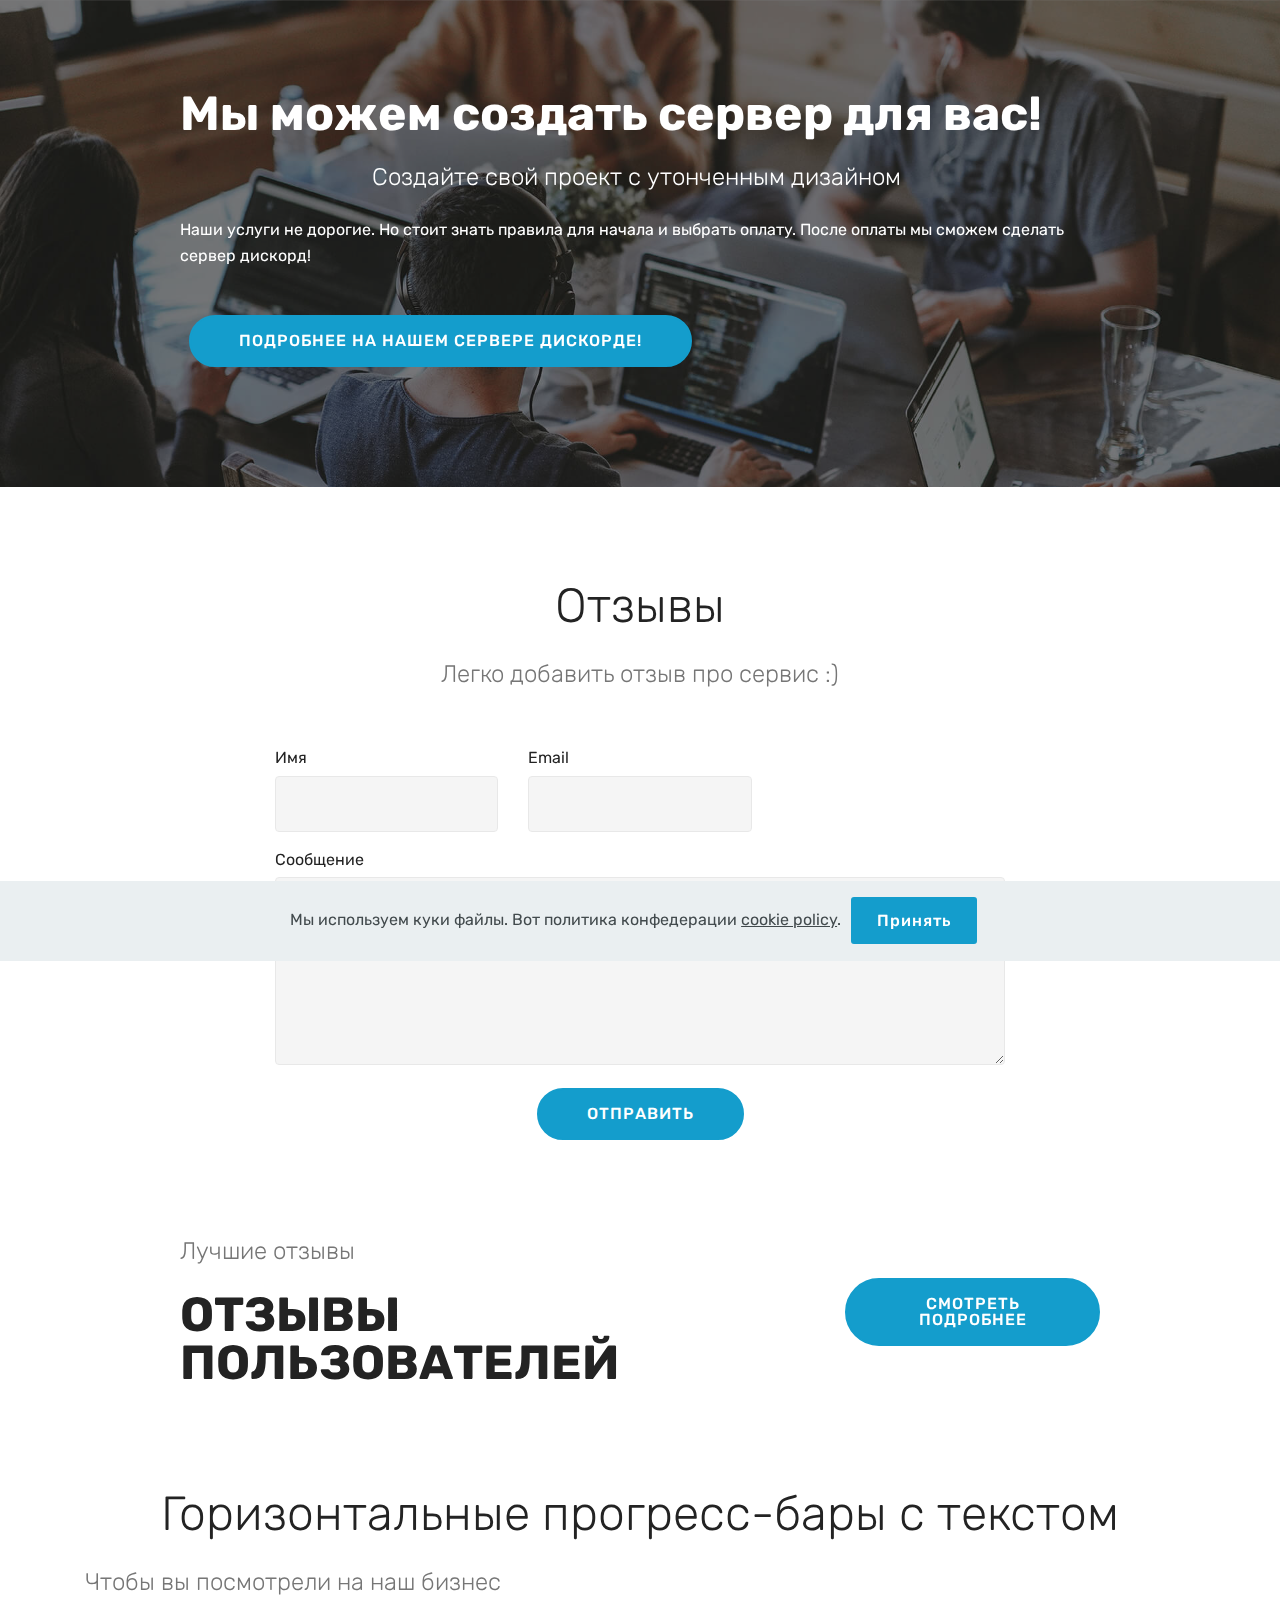
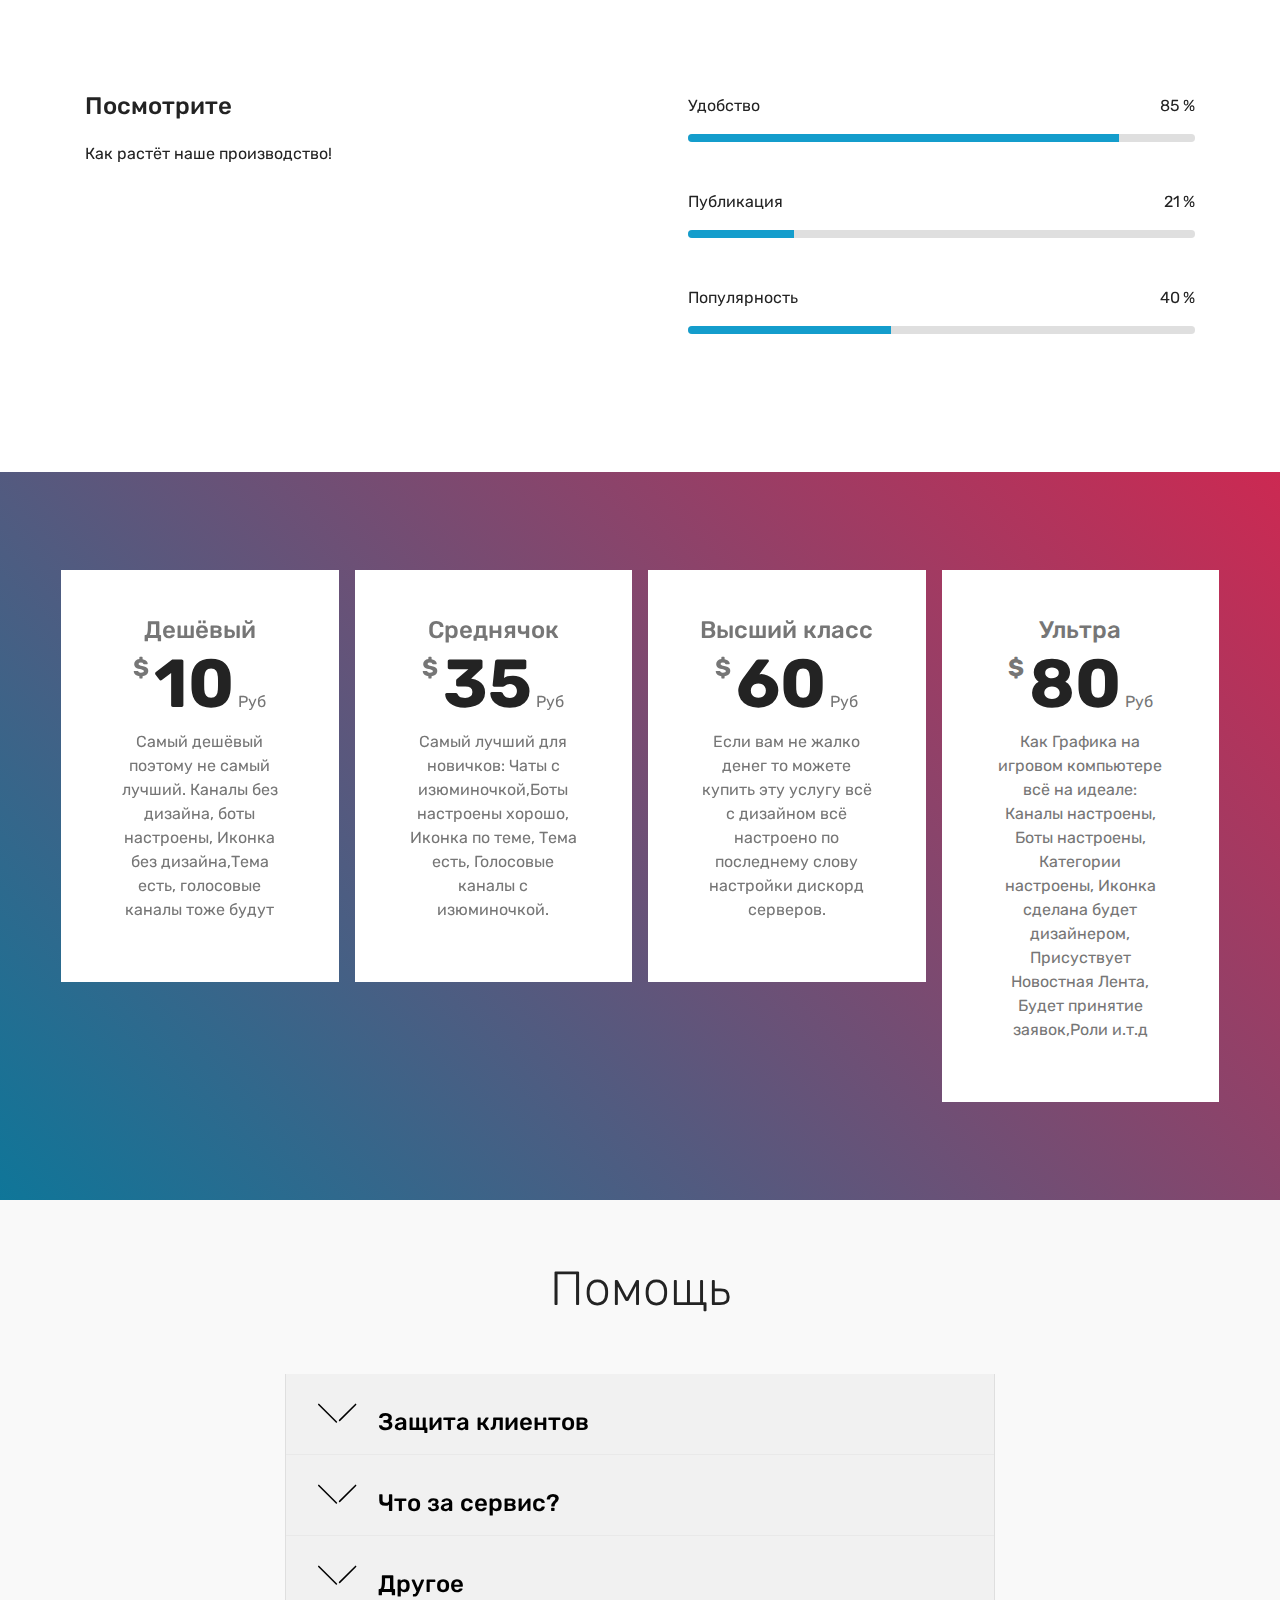
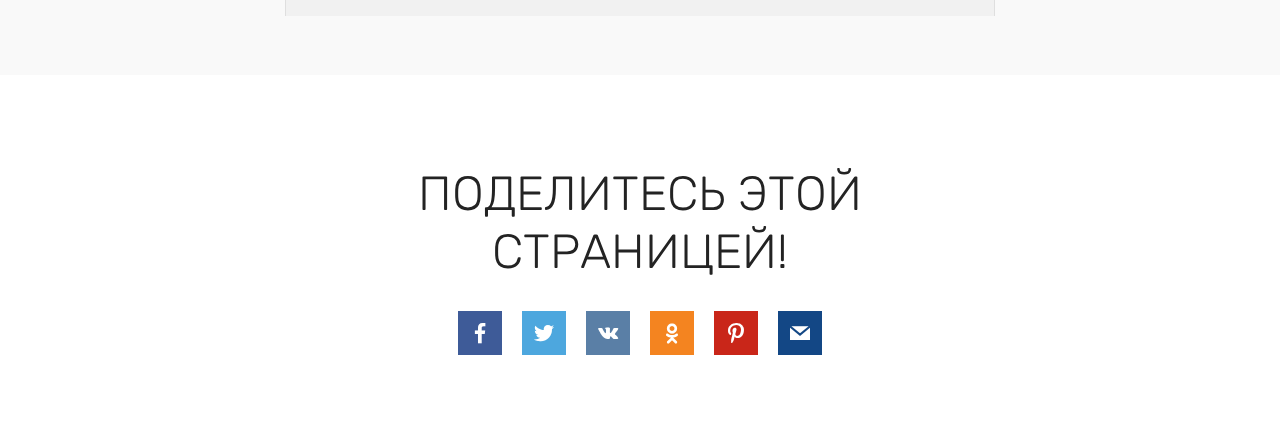
==== index.html @ 218da374 "create github pages" ====
<!DOCTYPE html>
<html  >
<head>
  <!-- Site made with Mobirise Website Builder v4.12.3, https://mobirise.com -->
  <meta charset="UTF-8">
  <meta http-equiv="X-UA-Compatible" content="IE=edge">
  <meta name="generator" content="Mobirise v4.12.3, mobirise.com">
  <meta name="viewport" content="width=device-width, initial-scale=1, minimum-scale=1">
  <link rel="shortcut icon" href="assets/images/icon-128x128.png" type="image/x-icon">
  <meta name="description" content="">
  
  
  <title>Главная</title>
  <link rel="stylesheet" href="assets/web/assets/mobirise-icons/mobirise-icons.css">
  <link rel="stylesheet" href="assets/bootstrap/css/bootstrap.min.css">
  <link rel="stylesheet" href="assets/bootstrap/css/bootstrap-grid.min.css">
  <link rel="stylesheet" href="assets/bootstrap/css/bootstrap-reboot.min.css">
  <link rel="stylesheet" href="assets/tether/tether.min.css">
  <link rel="stylesheet" href="assets/socicon/css/styles.css">
  <link rel="stylesheet" href="assets/theme/css/style.css">
  <link rel="preload" as="style" href="assets/mobirise/css/mbr-additional.css"><link rel="stylesheet" href="assets/mobirise/css/mbr-additional.css" type="text/css">
  
  
  
</head>
<body>
  <section class="mbr-section info3 cid-rTjHKndqJS mbr-parallax-background" id="info3-4">

    

    <div class="mbr-overlay" style="opacity: 0.5; background-color: rgb(35, 35, 35);">
    </div>

    <div class="container">
        <div class="row justify-content-center">
            <div class="media-container-column title col-12 col-md-10">
                <h2 class="align-left mbr-bold mbr-white pb-3 mbr-fonts-style display-2">Мы можем создать сервер для вас!</h2>
                <h3 class="mbr-section-subtitle align-left mbr-light mbr-white pb-3 mbr-fonts-style display-5">&nbsp; &nbsp; &nbsp; &nbsp; &nbsp; &nbsp; &nbsp; &nbsp; &nbsp; &nbsp; &nbsp; &nbsp; &nbsp; &nbsp; &nbsp; &nbsp; Создайте свой проект с утонченным дизайном</h3>
                <p class="mbr-text align-left mbr-white mbr-fonts-style display-7">Наши услуги не дорогие. Но стоит знать правила для начала и выбрать оплату. После оплаты мы сможем сделать<br>сервер дискорд!</p>
                <div class="mbr-section-btn align-left py-4"><a class="btn btn-primary display-4" href="https://discord.gg/4BjrXQR" target="_blank">ПОДРОБНЕЕ НА НАШЕМ СЕРВЕРЕ ДИСКОРДЕ!</a></div>
            </div>
        </div>
    </div>
</section>

<section class="engine"><a href="https://mobirise.info/d">free site maker</a></section><section class="mbr-section form1 cid-rToAbCWeJ8" id="form1-16">

    

    
    <div class="container">
        <div class="row justify-content-center">
            <div class="title col-12 col-lg-8">
                <h2 class="mbr-section-title align-center pb-3 mbr-fonts-style display-2">Отзывы</h2>
                <h3 class="mbr-section-subtitle align-center mbr-light pb-3 mbr-fonts-style display-5">
                    Легко добавить отзыв про сервис :)</h3>
            </div>
        </div>
    </div>
    <div class="container">
        <div class="row justify-content-center">
            <div class="media-container-column col-lg-8" data-form-type="formoid">
                <!---Formbuilder Form--->
                <form action="https://mobirise.com/" method="POST" class="mbr-form form-with-styler" data-form-title="Mobirise Form"><input type="hidden" name="email" data-form-email="true" value="wE9w85VvuJoF2nP4CTxnzRbRbblLt3lXLYyLrRvxalMef1ISvhJY7IvAg/SGns5IUysd1Fjy1Q6BMyjGzpHehm/JJguEYGS6qg9NwDDPOVchVYaaOYGjn8EkqyIdqqSj">
                    <div class="row">
                        <div hidden="hidden" data-form-alert="" class="alert alert-success col-12">Спасибо за заполнение анкеты!</div>
                        <div hidden="hidden" data-form-alert-danger="" class="alert alert-danger col-12">
                        </div>
                    </div>
                    <div class="dragArea row">
                        <div class="col-md-4  form-group" data-for="name">
                            <label for="name-form1-16" class="form-control-label mbr-fonts-style display-7">Имя</label>
                            <input type="text" name="name" data-form-field="Name" required="required" class="form-control display-7" id="name-form1-16">
                        </div>
                        <div class="col-md-4  form-group" data-for="email">
                            <label for="email-form1-16" class="form-control-label mbr-fonts-style display-7">Email</label>
                            <input type="email" name="email" data-form-field="Email" required="required" class="form-control display-7" id="email-form1-16">
                        </div>
                        
                        <div data-for="message" class="col-md-12 form-group">
                            <label for="message-form1-16" class="form-control-label mbr-fonts-style display-7">Сообщение</label>
                            <textarea name="message" data-form-field="Message" class="form-control display-7" id="message-form1-16"></textarea>
                        </div>
                        <div class="col-md-12 input-group-btn align-center"><button type="submit" class="btn btn-primary btn-form display-4">ОТПРАВИТЬ</button></div>
                    </div>
                </form><!---Formbuilder Form--->
            </div>
        </div>
    </div>
</section>

<section class="mbr-section info1 cid-rTpicsbAvy" id="info1-19">

    

    
    <div class="container">
        <div class="row justify-content-center content-row">
            <div class="media-container-column title col-12 col-lg-7 col-md-6">
                <h3 class="mbr-section-subtitle align-left mbr-light pb-3 mbr-fonts-style display-5">Лучшие отзывы</h3>
                <h2 class="align-left mbr-bold mbr-fonts-style display-2">ОТЗЫВЫ ПОЛЬЗОВАТЕЛЕЙ</h2>
            </div>
            <div class="media-container-column col-12 col-lg-3 col-md-4">
                <div class="mbr-section-btn align-right py-4"><a class="btn btn-primary display-4" href="Отзывы.html">СМОТРЕТЬ ПОДРОБНЕЕ</a></div>
            </div>
        </div>
    </div>
</section>

<section class="progress-bars2 cid-rTjLNJPj6W" id="progress-bars2-7">
    
     

    

    <div class="container">
        <h2 class="mbr-section-title pb-3 align-center mbr-fonts-style display-2">
            Горизонтальные прогресс-бары с текстом
        </h2>

        <h3 class="mbr-section-subtitle mbr-fonts-style display-5">Чтобы вы посмотрели на наш бизнес</h3>

        <div class="row pt-5 mt-5">
            <div class="col-md-6 text-elements">
                <h4 class="section-content-title pb-3 align-left mbr-fonts-style display-5">Посмотрите</h4>
                <p class="section-content-text align-left mbr-fonts-style display-7">Как растёт наше производство!</p>
            </div>
            <div class="progress_elements col-md-6">
                <div class="progress1 pb-5">
                    <div class="title-wrap">
                        <div class="progressbar-title mbr-fonts-style display-7">
                            <p>
                                Удобство
                            </p>
                        </div>
                        <div class="progress_value mbr-fonts-style display-7">
                            <div class="progressbar-number">
                            </div>
                            <span>%</span>
                        </div>
                    </div>
                    <progress class="progress progress-primary " max="100" value="85">
                    </progress>
                </div>
                 
                <div class="progress2 pb-5">
                    <div class="title-wrap">
                        <div class="progressbar-title mbr-fonts-style display-7">
                            <p>
                                Публикация
                            </p>
                        </div>
                    <div class="progress_value mbr-fonts-style display-7">
                        <div class="progressbar-number">
                        </div>
                        <span>%</span>
                    </div>
                    </div>
                    <progress class="progress progress-primary" max="100" value="21">
                    </progress>
                </div>
                
                <div class="progress3 pb-5">
                    <div class="title-wrap">
                        <div class="progressbar-title mbr-fonts-style display-7">
                            <p>
                                Популярность
                            </p>
                        </div>
                    <div class="progress_value mbr-fonts-style display-7">
                        <div class="progressbar-number">
                        </div>
                        <span>%</span>
                    </div>
                    </div>
                    <progress class="progress progress-primary" max="100" value="40">
                    </progress>
                </div>
                
                
            
                
            </div>
        </div>
    </div>
</section>

<section class="pricing-table1 cid-rTjMysYLkg" id="pricing-tables1-8">

    

    
    <div class="container">
        <div class="media-container-row">

            <div class="plan col-12 mx-2 my-2 justify-content-center col-lg-3">
                <div class="plan-header text-center pt-5">
                    <h3 class="plan-title mbr-fonts-style display-5">Дешёвый</h3>
                    <div class="plan-price">
                        <span class="price-value mbr-fonts-style display-5">
                            $
                        </span>
                        <span class="price-figure mbr-fonts-style display-1">10</span>
                        <small class="price-term mbr-fonts-style display-7">Руб</small>
                    </div>
                </div>
                <div class="plan-body pb-5">
                    <div class="plan-list align-center">
                        <ul class="list-group list-group-flush mbr-fonts-style display-7">
                            <li class="list-group-item">Самый дешёвый поэтому не самый лучший. Каналы без дизайна, боты настроены, Иконка без дизайна,Тема есть, голосовые каналы тоже будут</li>
                        </ul>
                    </div>
                    
                </div>
            </div>

            <div class="plan col-12 mx-2 my-2 justify-content-center col-lg-3">
                <div class="plan-header text-center pt-5">
                    <h3 class="plan-title mbr-fonts-style display-5">Среднячок</h3>
                    <div class="plan-price">
                        <span class="price-value mbr-fonts-style display-5">
                            $
                        </span>
                        <span class="price-figure mbr-fonts-style display-1">35</span>
                        <small class="price-term mbr-fonts-style display-7">Руб</small>
                    </div>
                </div>
                <div class="plan-body pb-5">
                    <div class="plan-list align-center">
                        <ul class="list-group list-group-flush mbr-fonts-style display-7">
                            <li class="list-group-item">Самый лучший для новичков: Чаты с изюминочкой,Боты настроены хорошо, Иконка по теме, Тема есть, Голосовые каналы с изюминочкой.</li>
                        </ul>
                    </div>
                    
                </div>
            </div>

            <div class="plan col-12 mx-2 my-2 justify-content-center col-lg-3">
                <div class="plan-header text-center pt-5">
                    <h3 class="plan-title mbr-fonts-style display-5">Высший класс</h3>
                    <div class="plan-price">
                        <span class="price-value mbr-fonts-style display-5">
                            $
                        </span>
                        <span class="price-figure mbr-fonts-style display-1">
                            60</span>
                        <small class="price-term mbr-fonts-style display-7">Руб</small>
                    </div>
                </div>
                <div class="plan-body pb-5">
                    <div class="plan-list align-center">
                        <ul class="list-group list-group-flush mbr-fonts-style display-7">
                            <li class="list-group-item">Если вам не жалко денег то можете купить эту услугу всё с дизайном всё настроено по последнему слову настройки дискорд серверов.</li>
                        </ul>
                    </div>
                    
                </div>
            </div>

            <div class="plan col-12 mx-2 my-2 justify-content-center col-lg-3">
                <div class="plan-header text-center pt-5">
                    <h3 class="plan-title mbr-fonts-style display-5">
                        Ультра
                    </h3>
                    <div class="plan-price">
                        <span class="price-value mbr-fonts-style display-5">
                            $
                        </span>
                        <span class="price-figure mbr-fonts-style display-1">
                            80</span>
                        <small class="price-term mbr-fonts-style display-7">Руб</small>
                    </div>
                </div>
                <div class="plan-body pb-5">
                    <div class="plan-list align-center">
                        <ul class="list-group list-group-flush mbr-fonts-style display-7">
                            <li class="list-group-item">Как Графика на игровом компьютере всё на идеале: Каналы настроены, Боты настроены, Категории настроены, Иконка сделана будет дизайнером, Присуствует Новостная Лента, Будет принятие заявок,Роли и.т.д</li>
                        </ul>
                    </div>
                    
                </div>
            </div>
        </div>
    </div>
</section>

<section class="accordion1 cid-rTkvJ2gvnu" id="accordion1-j">

    

    
    <div class="container">
        <div class="media-container-row">
            <div class="col-12 col-md-8">
                <div class="section-head text-center space30">
                    <h2 class="mbr-section-title pb-5 mbr-fonts-style display-2">Помощь</h2>
                </div>
                <div class="clearfix"></div>
                <div id="bootstrap-accordion_4" class="panel-group accordionStyles accordion" role="tablist" aria-multiselectable="true">
                    <div class="card">
                        <div class="card-header" role="tab" id="headingOne">
                            <a role="button" class="panel-title collapsed text-black" data-toggle="collapse" data-core="" href="#collapse1_4" aria-expanded="false" aria-controls="collapse1">
                                <h4 class="mbr-fonts-style display-5">
                                    <span class="sign mbr-iconfont mbri-arrow-down inactive"></span>&nbsp;Защита клиентов</h4>
                            </a>
                        </div>
                        <div id="collapse1_4" class="panel-collapse noScroll collapse " role="tabpanel" aria-labelledby="headingOne" data-parent="#bootstrap-accordion_4">
                            <div class="panel-body p-4">
                                <p class="mbr-fonts-style panel-text display-7">Это вкладка где вы можете посмотреть что может сделать клиент а что не может
<br>
<br>1. Клиент платит после завершения работы над сервером но если захочет может заплатить сразу
<br>
<br>2. Наш сервер не является серьёзной организацией поэтому если "Мэйкер" предлагает свой QiWi или другой кошелёк смело платите только учтите что это может быть мошенник
<br>
<br>3. Если вас обманут или наоборот ВЫ обманете вы будете забанены навсегда без шанса вернуться
<br>
<br>4. Если "Мэйкер" сделал ошибку и довольно значительную то цена может упасть от 5 руб до 75 руб
<br>
<br>5. Деньги за товар не возвращаем ;)
<br>
<br>6. "Мэйкер" Может отказаться от работы если он не может её выполнить но если деньги выслали заранее то он обязан их вернуть
<br>
<br>7. Мы не будем обслуживать хамов!!!
<br>
<br>8. Если вы хотите повысить цену пожалуйста повышайте это на ваше усмотрение
<br>
<br>9. Наш сервис наверно самый дешёвый но найдуться умники которые создадут точно такой же только полностью не рабочий
<br>
<br>Платя и пользуясь нашим сервисом вы помогаете нам своими деньгами</p>
                            </div>
                        </div>
                    </div>
                    <div class="card">
                        <div class="card-header" role="tab" id="headingTwo">
                            <a role="button" class="collapsed panel-title text-black" data-toggle="collapse" data-core="" href="#collapse2_4" aria-expanded="false" aria-controls="collapse2">
                                <h4 class="mbr-fonts-style display-5">
                                    <span class="sign mbr-iconfont mbri-arrow-down inactive"></span>&nbsp;Что за сервис?
                               </h4>
                            </a>
                            
                        </div>
                        <div id="collapse2_4" class="panel-collapse noScroll collapse" role="tabpanel" aria-labelledby="headingTwo" data-parent="#bootstrap-accordion_4">
                            <div class="panel-body p-4">
                                <p class="mbr-fonts-style panel-text display-7">
                                   Этот сервис создан для того чтобы вы могли купить наши услуги чтобы создать свой супер-проект</p>
                            </div>
                        </div>
                    </div>
                    <div class="card">
                        <div class="card-header" role="tab" id="headingThree">
                            <a role="button" class="collapsed text-black panel-title" data-toggle="collapse" data-core="" href="#collapse3_4" aria-expanded="false" aria-controls="collapse3">
                                <h4 class="mbr-fonts-style display-5">
                                    <span class="sign mbr-iconfont mbri-arrow-down inactive"></span>&nbsp;Другое</h4>
                            </a>
                        </div>
                        <div id="collapse3_4" class="panel-collapse noScroll collapse" role="tabpanel" aria-labelledby="headingThree" data-parent="#bootstrap-accordion_4">
                            <div class="panel-body p-4">
                                <p class="mbr-fonts-style panel-text display-7">----------------------&nbsp;<br>Как оно работает?<br>--<br>Вы платите Мэйкерам определённое количество денег или переводите их в копилку https://qiwi.com/p/79632677228 в качестве доказательства в оплате надо обязательно отправить скриншот
<br>
----------------------<br>----------------------<br>Как в нём учавствовать?<br>--<br>Вы можете без проблем устроиться к нам как бы на подработку главное быть в сети и быстро отзываться на упоминание мы не будем вам платить зато вам будут платить необязательно отправлять ссылку с копилкой модно отправить и свою копилку,Qiwi,webmoney,моб.телефон и другой кошелек.
<br>
----------------------<br>----------------------<br>Как начать использовать?<br>--<br>Просто напишите в #общий-чат @Мэйкер я хочу сервер и Мэйкер через минуту должен будет вам написать.<br>
----------------------<br>Что для этого нужно?<br>--<br>Нужен кошелёк QIWI или другой кошелёк (моб.телефон для этого врядли подойдёт) и актив,мозги,деньги (20-300)<br>----------------------<br></p>
                            </div>
                        </div>
                    </div>
                    
                    
                    
                </div>
            </div>
        </div>
    </div>
</section>

<section class="cid-rTjOLp31xM" id="social-buttons3-b">
    
    

    

    <div class="container">
        <div class="media-container-row">
            <div class="col-md-8 align-center">
                <h2 class="pb-3 mbr-section-title mbr-fonts-style display-2">
                    ПОДЕЛИТЕСЬ ЭТОЙ СТРАНИЦЕЙ!
                </h2>
                <div>
                    <div class="mbr-social-likes">
                        <span class="btn btn-social socicon-bg-facebook facebook mx-2" title="Поделиться в Facebook">
                            <i class="socicon socicon-facebook"></i>
                        </span>
                        <span class="btn btn-social twitter socicon-bg-twitter mx-2" title="Поделиться в Twitter">
                            <i class="socicon socicon-twitter"></i>
                        </span>
                        <span class="btn btn-social vkontakte socicon-bg-vkontakte mx-2" title="Поделиться в VK">
                            <i class="socicon socicon-vkontakte"></i>
                        </span>
                        <span class="btn btn-social odnoklassniki socicon-bg-odnoklassniki mx-2" title="Поделиться в OK">
                            <i class="socicon socicon-odnoklassniki"></i>
                        </span>
                        <span class="btn btn-social pinterest socicon-bg-pinterest mx-2" title="Поделиться в Pinterest">
                            <i class="socicon socicon-pinterest"></i>
                        </span>
                        <span class="btn btn-social mailru socicon-bg-mail mx-2" title="Поделиться в Mail.ru">
                            <i class="socicon socicon-mail"></i>
                        </span>
                    </div>
                </div>
            </div>
        </div>
    </div>
</section>


  <script src="assets/web/assets/jquery/jquery.min.js"></script>
  <script src="assets/popper/popper.min.js"></script>
  <script src="assets/bootstrap/js/bootstrap.min.js"></script>
  <script src="assets/tether/tether.min.js"></script>
  <script src="assets/smoothscroll/smooth-scroll.js"></script>
  <script src="assets/web/assets/cookies-alert-plugin/cookies-alert-core.js"></script>
  <script src="assets/web/assets/cookies-alert-plugin/cookies-alert-script.js"></script>
  <script src="assets/parallax/jarallax.min.js"></script>
  <script src="assets/mbr-switch-arrow/mbr-switch-arrow.js"></script>
  <script src="assets/sociallikes/social-likes.js"></script>
  <script src="assets/theme/js/script.js"></script>
  <script src="assets/formoid/formoid.min.js"></script>
  
  
<input name="cookieData" type="hidden" data-cookie-customDialogSelector='null' data-cookie-colorText='#424a4d' data-cookie-colorBg='rgba(234, 239, 241, 0.99)' data-cookie-textButton='Принять' data-cookie-colorButton='' data-cookie-colorLink='#424a4d' data-cookie-underlineLink='true' data-cookie-text="Мы используем куки файлы. Вот политика конфедерации <a href='privacy.html'>cookie policy</a>.">
  </body>
</html>
---- assets/web/assets/mobirise-icons/mobirise-icons.css ----
@font-face {
  font-family: 'MobiriseIcons';
  src:  url('mobirise-icons.eot?spat4u');
  src:  url('mobirise-icons.eot?spat4u#iefix') format('embedded-opentype'),
    url('mobirise-icons.ttf?spat4u') format('truetype'),
    url('mobirise-icons.woff?spat4u') format('woff'),
    url('mobirise-icons.svg?spat4u#MobiriseIcons') format('svg');
  font-weight: normal;
  font-style: normal;
  font-display: swap;
}

[class^="mbri-"], [class*=" mbri-"] {
  /* use !important to prevent issues with browser extensions that change fonts */
  font-family: MobiriseIcons !important;
  speak: none;
  font-style: normal;
  font-weight: normal;
  font-variant: normal;
  text-transform: none;
  line-height: 1;

  /* Better Font Rendering =========== */
  -webkit-font-smoothing: antialiased;
  -moz-osx-font-smoothing: grayscale;
}

.mbri-add-submenu:before {
  content: "\e900";
}
.mbri-alert:before {
  content: "\e901";
}
.mbri-align-center:before {
  content: "\e902";
}
.mbri-align-justify:before {
  content: "\e903";
}
.mbri-align-left:before {
  content: "\e904";
}
.mbri-align-right:before {
  content: "\e905";
}
.mbri-android:before {
  content: "\e906";
}
.mbri-apple:before {
  content: "\e907";
}
.mbri-arrow-down:before {
  content: "\e908";
}
.mbri-arrow-next:before {
  content: "\e909";
}
.mbri-arrow-prev:before {
  content: "\e90a";
}
.mbri-arrow-up:before {
  content: "\e90b";
}
.mbri-bold:before {
  content: "\e90c";
}
.mbri-bookmark:before {
  content: "\e90d";
}
.mbri-bootstrap:before {
  content: "\e90e";
}
.mbri-briefcase:before {
  content: "\e90f";
}
.mbri-browse:before {
  content: "\e910";
}
.mbri-bulleted-list:before {
  content: "\e911";
}
.mbri-calendar:before {
  content: "\e912";
}
.mbri-camera:before {
  content: "\e913";
}
.mbri-cart-add:before {
  content: "\e914";
}
.mbri-cart-full:before {
  content: "\e915";
}
.mbri-cash:before {
  content: "\e916";
}
.mbri-change-style:before {
  content: "\e917";
}
.mbri-chat:before {
  content: "\e918";
}
.mbri-clock:before {
  content: "\e919";
}
.mbri-close:before {
  content: "\e91a";
}
.mbri-cloud:before {
  content: "\e91b";
}
.mbri-code:before {
  content: "\e91c";
}
.mbri-contact-form:before {
  content: "\e91d";
}
.mbri-credit-card:before {
  content: "\e91e";
}
.mbri-cursor-click:before {
  content: "\e91f";
}
.mbri-cust-feedback:before {
  content: "\e920";
}
.mbri-database:before {
  content: "\e921";
}
.mbri-delivery:before {
  content: "\e922";
}
.mbri-desktop:before {
  content: "\e923";
}
.mbri-devices:before {
  content: "\e924";
}
.mbri-down:before {
  content: "\e925";
}
.mbri-download:before {
  content: "\e989";
}
.mbri-drag-n-drop:before {
  content: "\e927";
}
.mbri-drag-n-drop2:before {
  content: "\e928";
}
.mbri-edit:before {
  content: "\e929";
}
.mbri-edit2:before {
  content: "\e92a";
}
.mbri-error:before {
  content: "\e92b";
}
.mbri-extension:before {
  content: "\e92c";
}
.mbri-features:before {
  content: "\e92d";
}
.mbri-file:before {
  content: "\e92e";
}
.mbri-flag:before {
  content: "\e92f";
}
.mbri-folder:before {
  content: "\e930";
}
.mbri-gift:before {
  content: "\e931";
}
.mbri-github:before {
  content: "\e932";
}
.mbri-globe:before {
  content: "\e933";
}
.mbri-globe-2:before {
  content: "\e934";
}
.mbri-growing-chart:before {
  content: "\e935";
}
.mbri-hearth:before {
  content: "\e936";
}
.mbri-help:before {
  content: "\e937";
}
.mbri-home:before {
  content: "\e938";
}
.mbri-hot-cup:before {
  content: "\e939";
}
.mbri-idea:before {
  content: "\e93a";
}
.mbri-image-gallery:before {
  content: "\e93b";
}
.mbri-image-slider:before {
  content: "\e93c";
}
.mbri-info:before {
  content: "\e93d";
}
.mbri-italic:before {
  content: "\e93e";
}
.mbri-key:before {
  content: "\e93f";
}
.mbri-laptop:before {
  content: "\e940";
}
.mbri-layers:before {
  content: "\e941";
}
.mbri-left-right:before {
  content: "\e942";
}
.mbri-left:before {
  content: "\e943";
}
.mbri-letter:before {
  content: "\e944";
}
.mbri-like:before {
  content: "\e945";
}
.mbri-link:before {
  content: "\e946";
}
.mbri-lock:before {
  content: "\e947";
}
.mbri-login:before {
  content: "\e948";
}
.mbri-logout:before {
  content: "\e949";
}
.mbri-magic-stick:before {
  content: "\e94a";
}
.mbri-map-pin:before {
  content: "\e94b";
}
.mbri-menu:before {
  content: "\e94c";
}
.mbri-mobile:before {
  content: "\e94d";
}
.mbri-mobile2:before {
  content: "\e94e";
}
.mbri-mobirise:before {
  content: "\e94f";
}
.mbri-more-horizontal:before {
  content: "\e950";
}
.mbri-more-vertical:before {
  content: "\e951";
}
.mbri-music:before {
  content: "\e952";
}
.mbri-new-file:before {
  content: "\e953";
}
.mbri-numbered-list:before {
  content: "\e954";
}
.mbri-opened-folder:before {
  content: "\e955";
}
.mbri-pages:before {
  content: "\e956";
}
.mbri-paper-plane:before {
  content: "\e957";
}
.mbri-paperclip:before {
  content: "\e958";
}
.mbri-photo:before {
  content: "\e959";
}
.mbri-photos:before {
  content: "\e95a";
}
.mbri-pin:before {
  content: "\e95b";
}
.mbri-play:before {
  content: "\e95c";
}
.mbri-plus:before {
  content: "\e95d";
}
.mbri-preview:before {
  content: "\e95e";
}
.mbri-print:before {
  content: "\e95f";
}
.mbri-protect:before {
  content: "\e960";
}
.mbri-question:before {
  content: "\e961";
}
.mbri-quote-left:before {
  content: "\e962";
}
.mbri-quote-right:before {
  content: "\e963";
}
.mbri-refresh:before {
  content: "\e964";
}
.mbri-responsive:before {
  content: "\e965";
}
.mbri-right:before {
  content: "\e966";
}
.mbri-rocket:before {
  content: "\e967";
}
.mbri-sad-face:before {
  content: "\e968";
}
.mbri-sale:before {
  content: "\e969";
}
.mbri-save:before {
  content: "\e96a";
}
.mbri-search:before {
  content: "\e96b";
}
.mbri-setting:before {
  content: "\e96c";
}
.mbri-setting2:before {
  content: "\e96d";
}
.mbri-setting3:before {
  content: "\e96e";
}
.mbri-share:before {
  content: "\e96f";
}
.mbri-shopping-bag:before {
  content: "\e970";
}
.mbri-shopping-basket:before {
  content: "\e971";
}
.mbri-shopping-cart:before {
  content: "\e972";
}
.mbri-sites:before {
  content: "\e973";
}
.mbri-smile-face:before {
  content: "\e974";
}
.mbri-speed:before {
  content: "\e975";
}
.mbri-star:before {
  content: "\e976";
}
.mbri-success:before {
  content: "\e977";
}
.mbri-sun:before {
  content: "\e978";
}
.mbri-sun2:before {
  content: "\e979";
}
.mbri-tablet:before {
  content: "\e97a";
}
.mbri-tablet-vertical:before {
  content: "\e97b";
}
.mbri-target:before {
  content: "\e97c";
}
.mbri-timer:before {
  content: "\e97d";
}
.mbri-to-ftp:before {
  content: "\e97e";
}
.mbri-to-local-drive:before {
  content: "\e97f";
}
.mbri-touch-swipe:before {
  content: "\e980";
}
.mbri-touch:before {
  content: "\e981";
}
.mbri-trash:before {
  content: "\e982";
}
.mbri-underline:before {
  content: "\e983";
}
.mbri-unlink:before {
  content: "\e984";
}
.mbri-unlock:before {
  content: "\e985";
}
.mbri-up-down:before {
  content: "\e986";
}
.mbri-up:before {
  content: "\e987";
}
.mbri-update:before {
  content: "\e988";
}
.mbri-upload:before {
 content: "\e926"; 
}
.mbri-user:before {
  content: "\e98a";
}
.mbri-user2:before {
  content: "\e98b";
}
.mbri-users:before {
  content: "\e98c";
}
.mbri-video:before {
  content: "\e98d";
}
.mbri-video-play:before {
  content: "\e98e";
}
.mbri-watch:before {
  content: "\e98f";
}
.mbri-website-theme:before {
  content: "\e990";
}
.mbri-wifi:before {
  content: "\e991";
}
.mbri-windows:before {
  content: "\e992";
}
.mbri-zoom-out:before {
  content: "\e993";
}
.mbri-redo:before {
  content: "\e994";
}
.mbri-undo:before {
  content: "\e995";
}
---- assets/socicon/css/styles.css ----
@charset "UTF-8";

@font-face {
  font-family: 'Socicon';
  src:  url('../fonts/socicon.eot');
  src:  url('../fonts/socicon.eot?#iefix') format('embedded-opentype'),
    url('../fonts/socicon.woff2') format('woff2'),
    url('../fonts/socicon.ttf') format('truetype'),
    url('../fonts/socicon.woff') format('woff'),
    url('../fonts/socicon.svg#socicon') format('svg');
  font-weight: normal;
  font-style: normal;
}

[data-icon]:before {
  font-family: "socicon" !important;
  content: attr(data-icon);
  font-style: normal !important;
  font-weight: normal !important;
  font-variant: normal !important;
  text-transform: none !important;
  speak: none;
  line-height: 1;
  -webkit-font-smoothing: antialiased;
  -moz-osx-font-smoothing: grayscale;
}

[class^="socicon-"], [class*=" socicon-"] {
  /* use !important to prevent issues with browser extensions that change fonts */
  font-family: 'Socicon' !important;
  speak: none;
  font-style: normal;
  font-weight: normal;
  font-variant: normal;
  text-transform: none;
  line-height: 1;

  /* Better Font Rendering =========== */
  -webkit-font-smoothing: antialiased;
  -moz-osx-font-smoothing: grayscale;
}

.socicon-eitaa:before {
  content: "\e97c";
}
.socicon-soroush:before {
  content: "\e97d";
}
.socicon-bale:before {
  content: "\e97e";
}
.socicon-zazzle:before {
  content: "\e97b";
}
.socicon-society6:before {
  content: "\e97a";
}
.socicon-redbubble:before {
  content: "\e979";
}
.socicon-avvo:before {
  content: "\e978";
}
.socicon-stitcher:before {
  content: "\e977";
}
.socicon-googlehangouts:before {
  content: "\e974";
}
.socicon-dlive:before {
  content: "\e975";
}
.socicon-vsco:before {
  content: "\e976";
}
.socicon-flipboard:before {
  content: "\e973";
}
.socicon-ubuntu:before {
  content: "\e958";
}
.socicon-artstation:before {
  content: "\e959";
}
.socicon-invision:before {
  content: "\e95a";
}
.socicon-torial:before {
  content: "\e95b";
}
.socicon-collectorz:before {
  content: "\e95c";
}
.socicon-seenthis:before {
  content: "\e95d";
}
.socicon-googleplaymusic:before {
  content: "\e95e";
}
.socicon-debian:before {
  content: "\e95f";
}
.socicon-filmfreeway:before {
  content: "\e960";
}
.socicon-gnome:before {
  content: "\e961";
}
.socicon-itchio:before {
  content: "\e962";
}
.socicon-jamendo:before {
  content: "\e963";
}
.socicon-mix:before {
  content: "\e964";
}
.socicon-sharepoint:before {
  content: "\e965";
}
.socicon-tinder:before {
  content: "\e966";
}
.socicon-windguru:before {
  content: "\e967";
}
.socicon-cdbaby:before {
  content: "\e968";
}
.socicon-elementaryos:before {
  content: "\e969";
}
.socicon-stage32:before {
  content: "\e96a";
}
.socicon-tiktok:before {
  content: "\e96b";
}
.socicon-gitter:before {
  content: "\e96c";
}
.socicon-letterboxd:before {
  content: "\e96d";
}
.socicon-threema:before {
  content: "\e96e";
}
.socicon-splice:before {
  content: "\e96f";
}
.socicon-metapop:before {
  content: "\e970";
}
.socicon-naver:before {
  content: "\e971";
}
.socicon-remote:before {
  content: "\e972";
}
.socicon-internet:before {
  content: "\e957";
}
.socicon-moddb:before {
  content: "\e94b";
}
.socicon-indiedb:before {
  content: "\e94c";
}
.socicon-traxsource:before {
  content: "\e94d";
}
.socicon-gamefor:before {
  content: "\e94e";
}
.socicon-pixiv:before {
  content: "\e94f";
}
.socicon-myanimelist:before {
  content: "\e950";
}
.socicon-blackberry:before {
  content: "\e951";
}
.socicon-wickr:before {
  content: "\e952";
}
.socicon-spip:before {
  content: "\e953";
}
.socicon-napster:before {
  content: "\e954";
}
.socicon-beatport:before {
  content: "\e955";
}
.socicon-hackerone:before {
  content: "\e956";
}
.socicon-hackernews:before {
  content: "\e946";
}
.socicon-smashwords:before {
  content: "\e947";
}
.socicon-kobo:before {
  content: "\e948";
}
.socicon-bookbub:before {
  content: "\e949";
}
.socicon-mailru:before {
  content: "\e94a";
}
.socicon-gitlab:before {
  content: "\e945";
}
.socicon-instructables:before {
  content: "\e944";
}
.socicon-portfolio:before {
  content: "\e943";
}
.socicon-codered:before {
  content: "\e940";
}
.socicon-origin:before {
  content: "\e941";
}
.socicon-nextdoor:before {
  content: "\e942";
}
.socicon-udemy:before {
  content: "\e93f";
}
.socicon-livemaster:before {
  content: "\e93e";
}
.socicon-crunchbase:before {
  content: "\e93b";
}
.socicon-homefy:before {
  content: "\e93c";
}
.socicon-calendly:before {
  content: "\e93d";
}
.socicon-realtor:before {
  content: "\e90f";
}
.socicon-tidal:before {
  content: "\e910";
}
.socicon-qobuz:before {
  content: "\e911";
}
.socicon-natgeo:before {
  content: "\e912";
}
.socicon-mastodon:before {
  content: "\e913";
}
.socicon-unsplash:before {
  content: "\e914";
}
.socicon-homeadvisor:before {
  content: "\e915";
}
.socicon-angieslist:before {
  content: "\e916";
}
.socicon-codepen:before {
  content: "\e917";
}
.socicon-slack:before {
  content: "\e918";
}
.socicon-openaigym:before {
  content: "\e919";
}
.socicon-logmein:before {
  content: "\e91a";
}
.socicon-fiverr:before {
  content: "\e91b";
}
.socicon-gotomeeting:before {
  content: "\e91c";
}
.socicon-aliexpress:before {
  content: "\e91d";
}
.socicon-guru:before {
  content: "\e91e";
}
.socicon-appstore:before {
  content: "\e91f";
}
.socicon-homes:before {
  content: "\e920";
}
.socicon-zoom:before {
  content: "\e921";
}
.socicon-alibaba:before {
  content: "\e922";
}
.socicon-craigslist:before {
  content: "\e923";
}
.socicon-wix:before {
  content: "\e924";
}
.socicon-redfin:before {
  content: "\e925";
}
.socicon-googlecalendar:before {
  content: "\e926";
}
.socicon-shopify:before {
  content: "\e927";
}
.socicon-freelancer:before {
  content: "\e928";
}
.socicon-seedrs:before {
  content: "\e929";
}
.socicon-bing:before {
  content: "\e92a";
}
.socicon-doodle:before {
  content: "\e92b";
}
.socicon-bonanza:before {
  content: "\e92c";
}
.socicon-squarespace:before {
  content: "\e92d";
}
.socicon-toptal:before {
  content: "\e92e";
}
.socicon-gust:before {
  content: "\e92f";
}
.socicon-ask:before {
  content: "\e930";
}
.socicon-trulia:before {
  content: "\e931";
}
.socicon-loomly:before {
  content: "\e932";
}
.socicon-ghost:before {
  content: "\e933";
}
.socicon-upwork:before {
  content: "\e934";
}
.socicon-fundable:before {
  content: "\e935";
}
.socicon-booking:before {
  content: "\e936";
}
.socicon-googlemaps:before {
  content: "\e937";
}
.socicon-zillow:before {
  content: "\e938";
}
.socicon-niconico:before {
  content: "\e939";
}
.socicon-toneden:before {
  content: "\e93a";
}
.socicon-augment:before {
  content: "\e908";
}
.socicon-bitbucket:before {
  content: "\e909";
}
.socicon-fyuse:before {
  content: "\e90a";
}
.socicon-yt-gaming:before {
  content: "\e90b";
}
.socicon-sketchfab:before {
  content: "\e90c";
}
.socicon-mobcrush:before {
  content: "\e90d";
}
.socicon-microsoft:before {
  content: "\e90e";
}
.socicon-pandora:before {
  content: "\e907";
}
.socicon-messenger:before {
  content: "\e906";
}
.socicon-gamewisp:before {
  content: "\e905";
}
.socicon-bloglovin:before {
  content: "\e904";
}
.socicon-tunein:before {
  content: "\e903";
}
.socicon-gamejolt:before {
  content: "\e901";
}
.socicon-trello:before {
  content: "\e902";
}
.socicon-spreadshirt:before {
  content: "\e900";
}
.socicon-500px:before {
  content: "\e000";
}
.socicon-8tracks:before {
  content: "\e001";
}
.socicon-airbnb:before {
  content: "\e002";
}
.socicon-alliance:before {
  content: "\e003";
}
.socicon-amazon:before {
  content: "\e004";
}
.socicon-amplement:before {
  content: "\e005";
}
.socicon-android:before {
  content: "\e006";
}
.socicon-angellist:before {
  content: "\e007";
}
.socicon-apple:before {
  content: "\e008";
}
.socicon-appnet:before {
  content: "\e009";
}
.socicon-baidu:before {
  content: "\e00a";
}
.socicon-bandcamp:before {
  content: "\e00b";
}
.socicon-battlenet:before {
  content: "\e00c";
}
.socicon-mixer:before {
  content: "\e00d";
}
.socicon-bebee:before {
  content: "\e00e";
}
.socicon-bebo:before {
  content: "\e00f";
}
.socicon-behance:before {
  content: "\e010";
}
.socicon-blizzard:before {
  content: "\e011";
}
.socicon-blogger:before {
  content: "\e012";
}
.socicon-buffer:before {
  content: "\e013";
}
.socicon-chrome:before {
  content: "\e014";
}
.socicon-coderwall:before {
  content: "\e015";
}
.socicon-curse:before {
  content: "\e016";
}
.socicon-dailymotion:before {
  content: "\e017";
}
.socicon-deezer:before {
  content: "\e018";
}
.socicon-delicious:before {
  content: "\e019";
}
.socicon-deviantart:before {
  content: "\e01a";
}
.socicon-diablo:before {
  content: "\e01b";
}
.socicon-digg:before {
  content: "\e01c";
}
.socicon-discord:before {
  content: "\e01d";
}
.socicon-disqus:before {
  content: "\e01e";
}
.socicon-douban:before {
  content: "\e01f";
}
.socicon-draugiem:before {
  content: "\e020";
}
.socicon-dribbble:before {
  content: "\e021";
}
.socicon-drupal:before {
  content: "\e022";
}
.socicon-ebay:before {
  content: "\e023";
}
.socicon-ello:before {
  content: "\e024";
}
.socicon-endomodo:before {
  content: "\e025";
}
.socicon-envato:before {
  content: "\e026";
}
.socicon-etsy:before {
  content: "\e027";
}
.socicon-facebook:before {
  content: "\e028";
}
.socicon-feedburner:before {
  content: "\e029";
}
.socicon-filmweb:before {
  content: "\e02a";
}
.socicon-firefox:before {
  content: "\e02b";
}
.socicon-flattr:before {
  content: "\e02c";
}
.socicon-flickr:before {
  content: "\e02d";
}
.socicon-formulr:before {
  content: "\e02e";
}
.socicon-forrst:before {
  content: "\e02f";
}
.socicon-foursquare:before {
  content: "\e030";
}
.socicon-friendfeed:before {
  content: "\e031";
}
.socicon-github:before {
  content: "\e032";
}
.socicon-goodreads:before {
  content: "\e033";
}
.socicon-google:before {
  content: "\e034";
}
.socicon-googlescholar:before {
  content: "\e035";
}
.socicon-googlegroups:before {
  content: "\e036";
}
.socicon-googlephotos:before {
  content: "\e037";
}
.socicon-googleplus:before {
  content: "\e038";
}
.socicon-grooveshark:before {
  content: "\e039";
}
.socicon-hackerrank:before {
  content: "\e03a";
}
.socicon-hearthstone:before {
  content: "\e03b";
}
.socicon-hellocoton:before {
  content: "\e03c";
}
.socicon-heroes:before {
  content: "\e03d";
}
.socicon-smashcast:before {
  content: "\e03e";
}
.socicon-horde:before {
  content: "\e03f";
}
.socicon-houzz:before {
  content: "\e040";
}
.socicon-icq:before {
  content: "\e041";
}
.socicon-identica:before {
  content: "\e042";
}
.socicon-imdb:before {
  content: "\e043";
}
.socicon-instagram:before {
  content: "\e044";
}
.socicon-issuu:before {
  content: "\e045";
}
.socicon-istock:before {
  content: "\e046";
}
.socicon-itunes:before {
  content: "\e047";
}
.socicon-keybase:before {
  content: "\e048";
}
.socicon-lanyrd:before {
  content: "\e049";
}
.socicon-lastfm:before {
  content: "\e04a";
}
.socicon-line:before {
  content: "\e04b";
}
.socicon-linkedin:before {
  content: "\e04c";
}
.socicon-livejournal:before {
  content: "\e04d";
}
.socicon-lyft:before {
  content: "\e04e";
}
.socicon-macos:before {
  content: "\e04f";
}
.socicon-mail:before {
  content: "\e050";
}
.socicon-medium:before {
  content: "\e051";
}
.socicon-meetup:before {
  content: "\e052";
}
.socicon-mixcloud:before {
  content: "\e053";
}
.socicon-modelmayhem:before {
  content: "\e054";
}
.socicon-mumble:before {
  content: "\e055";
}
.socicon-myspace:before {
  content: "\e056";
}
.socicon-newsvine:before {
  content: "\e057";
}
.socicon-nintendo:before {
  content: "\e058";
}
.socicon-npm:before {
  content: "\e059";
}
.socicon-odnoklassniki:before {
  content: "\e05a";
}
.socicon-openid:before {
  content: "\e05b";
}
.socicon-opera:before {
  content: "\e05c";
}
.socicon-outlook:before {
  content: "\e05d";
}
.socicon-overwatch:before {
  content: "\e05e";
}
.socicon-patreon:before {
  content: "\e05f";
}
.socicon-paypal:before {
  content: "\e060";
}
.socicon-periscope:before {
  content: "\e061";
}
.socicon-persona:before {
  content: "\e062";
}
.socicon-pinterest:before {
  content: "\e063";
}
.socicon-play:before {
  content: "\e064";
}
.socicon-player:before {
  content: "\e065";
}
.socicon-playstation:before {
  content: "\e066";
}
.socicon-pocket:before {
  content: "\e067";
}
.socicon-qq:before {
  content: "\e068";
}
.socicon-quora:before {
  content: "\e069";
}
.socicon-raidcall:before {
  content: "\e06a";
}
.socicon-ravelry:before {
  content: "\e06b";
}
.socicon-reddit:before {
  content: "\e06c";
}
.socicon-renren:before {
  content: "\e06d";
}
.socicon-researchgate:before {
  content: "\e06e";
}
.socicon-residentadvisor:before {
  content: "\e06f";
}
.socicon-reverbnation:before {
  content: "\e070";
}
.socicon-rss:before {
  content: "\e071";
}
.socicon-sharethis:before {
  content: "\e072";
}
.socicon-skype:before {
  content: "\e073";
}
.socicon-slideshare:before {
  content: "\e074";
}
.socicon-smugmug:before {
  content: "\e075";
}
.socicon-snapchat:before {
  content: "\e076";
}
.socicon-songkick:before {
  content: "\e077";
}
.socicon-soundcloud:before {
  content: "\e078";
}
.socicon-spotify:before {
  content: "\e079";
}
.socicon-stackexchange:before {
  content: "\e07a";
}
.socicon-stackoverflow:before {
  content: "\e07b";
}
.socicon-starcraft:before {
  content: "\e07c";
}
.socicon-stayfriends:before {
  content: "\e07d";
}
.socicon-steam:before {
  content: "\e07e";
}
.socicon-storehouse:before {
  content: "\e07f";
}
.socicon-strava:before {
  content: "\e080";
}
.socicon-streamjar:before {
  content: "\e081";
}
.socicon-stumbleupon:before {
  content: "\e082";
}
.socicon-swarm:before {
  content: "\e083";
}
.socicon-teamspeak:before {
  content: "\e084";
}
.socicon-teamviewer:before {
  content: "\e085";
}
.socicon-technorati:before {
  content: "\e086";
}
.socicon-telegram:before {
  content: "\e087";
}
.socicon-tripadvisor:before {
  content: "\e088";
}
.socicon-tripit:before {
  content: "\e089";
}
.socicon-triplej:before {
  content: "\e08a";
}
.socicon-tumblr:before {
  content: "\e08b";
}
.socicon-twitch:before {
  content: "\e08c";
}
.socicon-twitter:before {
  content: "\e08d";
}
.socicon-uber:before {
  content: "\e08e";
}
.socicon-ventrilo:before {
  content: "\e08f";
}
.socicon-viadeo:before {
  content: "\e090";
}
.socicon-viber:before {
  content: "\e091";
}
.socicon-viewbug:before {
  content: "\e092";
}
.socicon-vimeo:before {
  content: "\e093";
}
.socicon-vine:before {
  content: "\e094";
}
.socicon-vkontakte:before {
  content: "\e095";
}
.socicon-warcraft:before {
  content: "\e096";
}
.socicon-wechat:before {
  content: "\e097";
}
.socicon-weibo:before {
  content: "\e098";
}
.socicon-whatsapp:before {
  content: "\e099";
}
.socicon-wikipedia:before {
  content: "\e09a";
}
.socicon-windows:before {
  content: "\e09b";
}
.socicon-wordpress:before {
  content: "\e09c";
}
.socicon-wykop:before {
  content: "\e09d";
}
.socicon-xbox:before {
  content: "\e09e";
}
.socicon-xing:before {
  content: "\e09f";
}
.socicon-yahoo:before {
  content: "\e0a0";
}
.socicon-yammer:before {
  content: "\e0a1";
}
.socicon-yandex:before {
  content: "\e0a2";
}
.socicon-yelp:before {
  content: "\e0a3";
}
.socicon-younow:before {
  content: "\e0a4";
}
.socicon-youtube:before {
  content: "\e0a5";
}
.socicon-zapier:before {
  content: "\e0a6";
}
.socicon-zerply:before {
  content: "\e0a7";
}
.socicon-zomato:before {
  content: "\e0a8";
}
.socicon-zynga:before {
  content: "\e0a9";
}
---- assets/theme/css/style.css ----
@charset "UTF-8";
/*!
 * Mobirise v4 theme (https://mobirise.com/)
 * Copyright 2017 Mobirise
 */
section {
  background-color: #eeeeee;
}

body {
  font-style: normal;
  line-height: 1.5;
}

section,
.container,
.container-fluid {
  position: relative;
  word-wrap: break-word;
}

a.mbr-iconfont:hover {
  text-decoration: none;
}

.article .lead p,
.article .lead ul,
.article .lead ol,
.article .lead pre,
.article .lead blockquote {
  margin-bottom: 0;
}

ul,
ol,
pre,
blockquote {
  margin-bottom: 2.3125rem;
}

pre {
  background: #f4f4f4;
  padding: 10px 24px;
  white-space: pre-wrap;
}

.inactive {
  -webkit-user-select: none;
  -moz-user-select: none;
  -ms-user-select: none;
  user-select: none;
  pointer-events: none;
  -webkit-user-drag: none;
  user-drag: none;
}

.mbr-section__comments .row {
  justify-content: center;
  -webkit-justify-content: center;
}

a {
  font-style: normal;
  font-weight: 400;
  cursor: pointer;
}
a, a:hover {
  text-decoration: none;
}

figure {
  margin-bottom: 0;
}

body {
  color: #232323;
}

h1,
h2,
h3,
h4,
h5,
h6,
.h1,
.h2,
.h3,
.h4,
.h5,
.h6,
.display-1,
.display-2,
.display-3,
.display-4 {
  line-height: 1;
  word-break: break-word;
  word-wrap: break-word;
}

.mbr-section-title {
  font-style: normal;
  line-height: 1.2;
}

.mbr-section-subtitle {
  line-height: 1.3;
}

.mbr-text {
  font-style: normal;
  line-height: 1.6;
}

b,
strong {
  font-weight: bold;
}

blockquote {
  padding: 10px 0 10px 20px;
  position: relative;
  border-left: 2px solid;
  border-color: #ff3366;
}

input:-webkit-autofill, input:-webkit-autofill:hover, input:-webkit-autofill:focus, input:-webkit-autofill:active {
  transition-delay: 9999s;
  transition-property: background-color, color;
}

textarea[type=hidden] {
  display: none;
}

body {
  position: relative;
}

section {
  background-position: 50% 50%;
  background-repeat: no-repeat;
  background-size: cover;
}
section .mbr-background-video,
section .mbr-background-video-preview {
  position: absolute;
  bottom: 0;
  left: 0;
  right: 0;
  top: 0;
}

.hidden {
  visibility: hidden;
}

.mbr-z-index20 {
  z-index: 20;
}

/*! Base colors */
.mbr-white {
  color: #ffffff;
}

.mbr-black {
  color: #000000;
}

.mbr-bg-white {
  background-color: #ffffff;
}

.mbr-bg-black {
  background-color: #000000;
}

/*! Text-aligns */
.align-left {
  text-align: left;
}

.align-center {
  text-align: center;
}

.align-right {
  text-align: right;
}

@media (max-width: 767px) {
  .align-left,
.align-center,
.align-right,
.mbr-section-btn,
.mbr-section-title {
    text-align: center;
  }
}
/*! Font-weight  */
.mbr-light {
  font-weight: 300;
}

.mbr-regular {
  font-weight: 400;
}

.mbr-semibold {
  font-weight: 500;
}

.mbr-bold {
  font-weight: 700;
}

/*! Media  */
.media-size-item {
  -webkit-flex: 1 1 auto;
  -moz-flex: 1 1 auto;
  -ms-flex: 1 1 auto;
  -o-flex: 1 1 auto;
  flex: 1 1 auto;
}

.media-content {
  -webkit-flex-basis: 100%;
  flex-basis: 100%;
}

.media-container-row {
  display: -ms-flexbox;
  display: -webkit-flex;
  display: flex;
  -webkit-flex-direction: row;
  -ms-flex-direction: row;
  flex-direction: row;
  -webkit-flex-wrap: wrap;
  -ms-flex-wrap: wrap;
  flex-wrap: wrap;
  -webkit-justify-content: center;
  -ms-flex-pack: center;
  justify-content: center;
  -webkit-align-content: center;
  -ms-flex-line-pack: center;
  align-content: center;
  -webkit-align-items: start;
  -ms-flex-align: start;
  align-items: start;
}
.media-container-row .media-size-item {
  width: 400px;
}

.media-container-column {
  display: -ms-flexbox;
  display: -webkit-flex;
  display: flex;
  -webkit-flex-direction: column;
  -ms-flex-direction: column;
  flex-direction: column;
  -webkit-flex-wrap: wrap;
  -ms-flex-wrap: wrap;
  flex-wrap: wrap;
  -webkit-justify-content: center;
  -ms-flex-pack: center;
  justify-content: center;
  -webkit-align-content: center;
  -ms-flex-line-pack: center;
  align-content: center;
  -webkit-align-items: stretch;
  -ms-flex-align: stretch;
  align-items: stretch;
}
.media-container-column > * {
  width: 100%;
}

@media (min-width: 992px) {
  .media-container-row {
    -webkit-flex-wrap: nowrap;
    -ms-flex-wrap: nowrap;
    flex-wrap: nowrap;
  }
}
figure {
  overflow: hidden;
}

figure[mbr-media-size] {
  transition: width 0.1s;
}

.mbr-figure img,
.mbr-figure iframe {
  display: block;
  width: 100%;
}

.card {
  background-color: transparent;
  border: none;
}

.card-box {
  width: 100%;
}

.card-img {
  text-align: center;
  flex-shrink: 0;
  -webkit-flex-shrink: 0;
}

.media {
  max-width: 100%;
  margin: 0 auto;
}

.mbr-figure {
  -ms-flex-item-align: center;
  -ms-grid-row-align: center;
  -webkit-align-self: center;
  align-self: center;
}

.media-container > div {
  max-width: 100%;
}

.mbr-figure img,
.card-img img {
  width: 100%;
}

@media (max-width: 991px) {
  .media-size-item {
    width: auto !important;
  }

  .media {
    width: auto;
  }

  .mbr-figure {
    width: 100% !important;
  }
}
/*! Buttons */
.btn {
  font-weight: 500;
  border-width: 2px;
  font-style: normal;
  letter-spacing: 1px;
  margin: 0.4rem 0.8rem;
  white-space: normal;
  -webkit-transition: all 0.3s ease-in-out;
  -moz-transition: all 0.3s ease-in-out;
  transition: all 0.3s ease-in-out;
  display: inline-flex;
  align-items: center;
  justify-content: center;
  word-break: break-word;
  -webkit-align-items: center;
  -webkit-justify-content: center;
  display: -webkit-inline-flex;
}

.btn-sm {
  font-weight: 500;
  letter-spacing: 1px;
  -webkit-transition: all 0.3s ease-in-out;
  -moz-transition: all 0.3s ease-in-out;
  transition: all 0.3s ease-in-out;
}

.btn-md {
  font-weight: 500;
  letter-spacing: 1px;
  margin: 0.4rem 0.8rem !important;
  -webkit-transition: all 0.3s ease-in-out;
  -moz-transition: all 0.3s ease-in-out;
  transition: all 0.3s ease-in-out;
}

.btn-lg {
  font-weight: 500;
  letter-spacing: 1px;
  margin: 0.4rem 0.8rem !important;
  -webkit-transition: all 0.3s ease-in-out;
  -moz-transition: all 0.3s ease-in-out;
  transition: all 0.3s ease-in-out;
}

.mbr-section-btn {
  margin-left: -0.25rem;
  margin-right: -0.25rem;
  font-size: 0;
}

nav .mbr-section-btn {
  margin-left: 0rem;
  margin-right: 0rem;
}

.btn-form {
  border-radius: 0;
}
.btn-form:hover {
  cursor: pointer;
}

/*! Btn icon margin */
.btn .mbr-iconfont,
.btn.btn-sm .mbr-iconfont {
  cursor: pointer;
  margin-right: 0.5rem;
}

.btn.btn-md .mbr-iconfont,
.btn.btn-md .mbr-iconfont {
  margin-right: 0.8rem;
}

.mbr-regular {
  font-weight: 400;
}

.mbr-semibold {
  font-weight: 500;
}

.mbr-bold {
  font-weight: 700;
}

[type=submit] {
  -webkit-appearance: none;
}

/*! Full-screen */
.mbr-fullscreen .mbr-overlay {
  min-height: 100vh;
}

.mbr-fullscreen {
  display: flex;
  display: -webkit-flex;
  display: -moz-flex;
  display: -ms-flex;
  display: -o-flex;
  align-items: center;
  -webkit-align-items: center;
  min-height: 100vh;
  padding-top: 3rem;
  padding-bottom: 3rem;
}

/*! Map */
.map {
  height: 25rem;
  position: relative;
}
.map iframe {
  width: 100%;
  height: 100%;
}

.mbr-overlay {
  background-color: #000;
  bottom: 0;
  left: 0;
  opacity: 0.5;
  position: absolute;
  right: 0;
  top: 0;
  z-index: 0;
  pointer-events: none;
}

/* Form */
blockquote {
  font-style: italic;
  padding: 10px 0 10px 20px;
  font-size: 1.09rem;
  position: relative;
  border-width: 3px;
}

.form-control {
  background-color: #f5f5f5;
  box-shadow: none;
  color: #565656;
  line-height: 1.43;
  min-height: 3.5em;
  padding: 1.07em 0.5em;
}
.form-control, .form-control:focus {
  border: 1px solid #e8e8e8;
}
.form-active .form-control:invalid {
  border-color: red;
}

.form-control-label {
  position: relative;
  cursor: pointer;
  margin-bottom: 0.357em;
  padding: 0;
}

.alert {
  color: #ffffff;
  border-radius: 0;
  border: 0;
  font-size: 0.875rem;
  line-height: 1.5;
  margin-bottom: 1.875rem;
  padding: 1.25rem;
  position: relative;
}
.alert.alert-form::after {
  background-color: inherit;
  bottom: -7px;
  content: "";
  display: block;
  height: 14px;
  left: 50%;
  margin-left: -7px;
  position: absolute;
  transform: rotate(45deg);
  width: 14px;
  -webkit-transform: rotate(45deg);
}

.form-asterisk {
  font-family: initial;
  position: absolute;
  top: -2px;
  font-weight: normal;
}

/*! Scroll to top arrow */
#scrollToTop a i:before {
  content: "";
  position: absolute;
  height: 40%;
  top: 25%;
  background: #fff;
  width: 2px;
  left: calc(50% - 1px);
}
#scrollToTop a i:after {
  content: "";
  position: absolute;
  display: block;
  border-top: 2px solid #fff;
  border-right: 2px solid #fff;
  width: 40%;
  height: 40%;
  left: 30%;
  bottom: 30%;
  transform: rotate(135deg);
  -webkit-transform: rotate(135deg);
}

.mbr-arrow-up {
  bottom: 25px;
  right: 90px;
  position: fixed;
  text-align: right;
  z-index: 5000;
  color: #ffffff;
  font-size: 32px;
  transform: rotate(180deg);
  -webkit-transform: rotate(180deg);
}

.mbr-arrow-up a {
  background: rgba(0, 0, 0, 0.2);
  border-radius: 3px;
  color: #fff;
  display: inline-block;
  height: 60px;
  width: 60px;
  outline-style: none !important;
  position: relative;
  text-decoration: none;
  transition: all 0.3s ease-in-out;
  cursor: pointer;
  text-align: center;
}
.mbr-arrow-up a:hover {
  background-color: rgba(0, 0, 0, 0.4);
}
.mbr-arrow-up a i {
  line-height: 60px;
}

.mbr-arrow-up-icon {
  display: block;
  color: #fff;
}

.mbr-arrow-up-icon::before {
  content: "›";
  display: inline-block;
  font-family: serif;
  font-size: 32px;
  line-height: 1;
  font-style: normal;
  position: relative;
  top: 6px;
  left: -4px;
  -webkit-transform: rotate(-90deg);
  transform: rotate(-90deg);
}

/*! Arrow Down */
.mbr-arrow {
  position: absolute;
  bottom: 45px;
  left: 50%;
  width: 60px;
  height: 60px;
  cursor: pointer;
  background-color: rgba(80, 80, 80, 0.5);
  border-radius: 50%;
  -webkit-transform: translateX(-50%);
  transform: translateX(-50%);
}
.mbr-arrow > a {
  display: inline-block;
  text-decoration: none;
  outline-style: none;
  -webkit-animation: arrowdown 1.7s ease-in-out infinite;
  animation: arrowdown 1.7s ease-in-out infinite;
}
.mbr-arrow > a > i {
  position: absolute;
  top: -2px;
  left: 15px;
  font-size: 2rem;
}

@keyframes arrowdown {
  0% {
    transform: translateY(0px);
    -webkit-transform: translateY(0px);
  }
  50% {
    transform: translateY(-5px);
    -webkit-transform: translateY(-5px);
  }
  100% {
    transform: translateY(0px);
    -webkit-transform: translateY(0px);
  }
}
@-webkit-keyframes arrowdown {
  0% {
    transform: translateY(0px);
    -webkit-transform: translateY(0px);
  }
  50% {
    transform: translateY(-5px);
    -webkit-transform: translateY(-5px);
  }
  100% {
    transform: translateY(0px);
    -webkit-transform: translateY(0px);
  }
}
@media (max-width: 500px) {
  .mbr-arrow-up {
    left: 50%;
    right: auto;
    transform: translateX(-50%) rotate(180deg);
    -webkit-transform: translateX(-50%) rotate(180deg);
  }
}
/*Gradients animation*/
@keyframes gradient-animation {
  from {
    background-position: 0% 100%;
    animation-timing-function: ease-in-out;
  }
  to {
    background-position: 100% 0%;
    animation-timing-function: ease-in-out;
  }
}
@-webkit-keyframes gradient-animation {
  from {
    background-position: 0% 100%;
    animation-timing-function: ease-in-out;
  }
  to {
    background-position: 100% 0%;
    animation-timing-function: ease-in-out;
  }
}
.bg-gradient {
  background-size: 200% 200%;
  animation: gradient-animation 5s infinite alternate;
  -webkit-animation: gradient-animation 5s infinite alternate;
}

.menu .navbar-brand {
  display: -webkit-flex;
}
.menu .navbar-brand span {
  display: flex;
  display: -webkit-flex;
}
.menu .navbar-brand .navbar-caption-wrap {
  display: -webkit-flex;
}
.menu .navbar-brand .navbar-logo img {
  display: -webkit-flex;
}
@media (min-width: 768px) and (max-width: 1023px) {
  .menu .navbar-toggleable-sm .navbar-nav {
    display: -webkit-box;
    display: -webkit-flex;
    display: -ms-flexbox;
  }
}
@media (max-width: 1023px) {
  .menu .navbar-collapse {
    max-height: 93.5vh;
  }
  .menu .navbar-collapse.show {
    overflow: auto;
  }
}
@media (min-width: 1024px) {
  .menu .navbar-nav.nav-dropdown {
    display: -webkit-flex;
  }
  .menu .navbar-toggleable-sm .navbar-collapse {
    display: -webkit-flex !important;
  }
  .menu .collapsed .navbar-collapse {
    max-height: 93.5vh;
  }
  .menu .collapsed .navbar-collapse.show {
    overflow: auto;
  }
}
@media (max-width: 767px) {
  .menu .navbar-collapse {
    max-height: 80vh;
  }
}

/* Others*/
.note-check a[data-value=Rubik] {
  font-style: normal;
}

.mbr-arrow a {
  color: #ffffff;
}

@media (max-width: 767px) {
  .mbr-arrow {
    display: none;
  }
}
.navbar {
  display: -webkit-flex;
  -webkit-flex-wrap: wrap;
  -webkit-align-items: center;
  -webkit-justify-content: space-between;
}

.navbar-collapse {
  -webkit-flex-basis: 100%;
  -webkit-flex-grow: 1;
  -webkit-align-items: center;
}

.nav-dropdown .link {
  padding: 0.667em 1.667em !important;
  margin: 0 !important;
}

.nav {
  display: -webkit-flex;
  -webkit-flex-wrap: wrap;
}

.row {
  display: -webkit-flex;
  -webkit-flex-wrap: wrap;
}

.justify-content-center {
  -webkit-justify-content: center;
}

.form-inline {
  display: -webkit-flex;
  -webkit-flex-flow: row wrap;
  -webkit-align-items: center;
}

.card-wrapper {
  -webkit-flex: 1;
}

.carousel-control {
  z-index: 10;
  display: -webkit-flex;
  -webkit-align-items: center;
  -webkit-justify-content: center;
}

.carousel-controls {
  display: -webkit-flex;
}

.media {
  display: -webkit-flex;
}

.form-group:focus {
  outline: none;
}

.jq-selectbox__select {
  padding: 1.07em 0.5em;
  position: absolute;
  top: 0;
  left: 0;
  width: 100%;
}

.jq-selectbox__dropdown {
  position: absolute;
  top: 100%;
  left: 0 !important;
  width: 100% !important;
}

.jq-selectbox__trigger-arrow {
  transform: translateY(-50%);
}

.jq-selectbox li {
  padding: 1.07em 0.5em;
}

input[type=range] {
  padding-left: 0 !important;
  padding-right: 0 !important;
}

.modal-dialog,
.modal-content {
  height: 100%;
}

.modal-dialog .carousel-inner {
  height: calc(100vh - 1.75rem);
}
@media (max-width: 575px) {
  .modal-dialog .carousel-inner {
    height: calc(100vh - 1rem);
  }
}

.carousel-item {
  text-align: center;
}

.carousel-item img {
  margin: auto;
}

.navbar-toggler {
  -webkit-align-self: flex-start;
  -ms-flex-item-align: start;
  align-self: flex-start;
  padding: 0.25rem 0.75rem;
  font-size: 1.25rem;
  line-height: 1;
  background: transparent;
  border: 1px solid transparent;
  -webkit-border-radius: 0.25rem;
  border-radius: 0.25rem;
}

.navbar-toggler:focus,
.navbar-toggler:hover {
  text-decoration: none;
}

.navbar-toggler-icon {
  display: inline-block;
  width: 1.5em;
  height: 1.5em;
  vertical-align: middle;
  content: "";
  background: no-repeat center center;
  -webkit-background-size: 100% 100%;
  -o-background-size: 100% 100%;
  background-size: 100% 100%;
}

.navbar-toggler-left {
  position: absolute;
  left: 1rem;
}

.navbar-toggler-right {
  position: absolute;
  right: 1rem;
}

@media (max-width: 575px) {
  .navbar-toggleable .navbar-nav .dropdown-menu {
    position: static;
    float: none;
  }

  .navbar-toggleable > .container {
    padding-right: 0;
    padding-left: 0;
  }
}
@media (min-width: 576px) {
  .navbar-toggleable {
    -webkit-box-orient: horizontal;
    -webkit-box-direction: normal;
    -webkit-flex-direction: row;
    -ms-flex-direction: row;
    flex-direction: row;
    -webkit-flex-wrap: nowrap;
    -ms-flex-wrap: nowrap;
    flex-wrap: nowrap;
    -webkit-box-align: center;
    -webkit-align-items: center;
    -ms-flex-align: center;
    align-items: center;
  }

  .navbar-toggleable .navbar-nav {
    -webkit-box-orient: horizontal;
    -webkit-box-direction: normal;
    -webkit-flex-direction: row;
    -ms-flex-direction: row;
    flex-direction: row;
  }

  .navbar-toggleable .navbar-nav .nav-link {
    padding-right: 0.5rem;
    padding-left: 0.5rem;
  }

  .navbar-toggleable > .container {
    display: -webkit-box;
    display: -webkit-flex;
    display: -ms-flexbox;
    display: flex;
    -webkit-flex-wrap: nowrap;
    -ms-flex-wrap: nowrap;
    flex-wrap: nowrap;
    -webkit-box-align: center;
    -webkit-align-items: center;
    -ms-flex-align: center;
    align-items: center;
  }

  .navbar-toggleable .navbar-collapse {
    display: -webkit-box !important;
    display: -webkit-flex !important;
    display: -ms-flexbox !important;
    display: flex !important;
    width: 100%;
  }

  .navbar-toggleable .navbar-toggler {
    display: none;
  }
}
@media (max-width: 767px) {
  .navbar-toggleable-sm .navbar-nav .dropdown-menu {
    position: static;
    float: none;
  }

  .navbar-toggleable-sm > .container {
    padding-right: 0;
    padding-left: 0;
  }
}
@media (min-width: 768px) {
  .navbar-toggleable-sm {
    -webkit-box-orient: horizontal;
    -webkit-box-direction: normal;
    -webkit-flex-direction: row;
    -ms-flex-direction: row;
    flex-direction: row;
    -webkit-flex-wrap: nowrap;
    -ms-flex-wrap: nowrap;
    flex-wrap: nowrap;
    -webkit-box-align: center;
    -webkit-align-items: center;
    -ms-flex-align: center;
    align-items: center;
  }

  .navbar-toggleable-sm .navbar-nav {
    -webkit-box-orient: horizontal;
    -webkit-box-direction: normal;
    -webkit-flex-direction: row;
    -ms-flex-direction: row;
    flex-direction: row;
  }

  .navbar-toggleable-sm .navbar-nav .nav-link {
    padding-right: 0.5rem;
    padding-left: 0.5rem;
  }

  .navbar-toggleable-sm > .container {
    display: -webkit-box;
    display: -webkit-flex;
    display: -ms-flexbox;
    display: flex;
    -webkit-flex-wrap: nowrap;
    -ms-flex-wrap: nowrap;
    flex-wrap: nowrap;
    -webkit-box-align: center;
    -webkit-align-items: center;
    -ms-flex-align: center;
    align-items: center;
  }

  .navbar-toggleable-sm .navbar-collapse {
    display: none;
    width: 100%;
  }

  .navbar-toggleable-sm .navbar-toggler {
    display: none;
  }
}
@media (max-width: 1023px) {
  .navbar-toggleable-md .navbar-nav .dropdown-menu {
    position: static;
    float: none;
  }

  .navbar-toggleable-md > .container {
    padding-right: 0;
    padding-left: 0;
  }
}
@media (min-width: 1024px) {
  .navbar-toggleable-md {
    -webkit-box-orient: horizontal;
    -webkit-box-direction: normal;
    -webkit-flex-direction: row;
    -ms-flex-direction: row;
    flex-direction: row;
    -webkit-flex-wrap: nowrap;
    -ms-flex-wrap: nowrap;
    flex-wrap: nowrap;
    -webkit-box-align: center;
    -webkit-align-items: center;
    -ms-flex-align: center;
    align-items: center;
  }

  .navbar-toggleable-md .navbar-nav {
    -webkit-box-orient: horizontal;
    -webkit-box-direction: normal;
    -webkit-flex-direction: row;
    -ms-flex-direction: row;
    flex-direction: row;
  }

  .navbar-toggleable-md .navbar-nav .nav-link {
    padding-right: 0.5rem;
    padding-left: 0.5rem;
  }

  .navbar-toggleable-md > .container {
    display: -webkit-box;
    display: -webkit-flex;
    display: -ms-flexbox;
    display: flex;
    -webkit-flex-wrap: nowrap;
    -ms-flex-wrap: nowrap;
    flex-wrap: nowrap;
    -webkit-box-align: center;
    -webkit-align-items: center;
    -ms-flex-align: center;
    align-items: center;
  }

  .navbar-toggleable-md .navbar-collapse {
    display: -webkit-box !important;
    display: -webkit-flex !important;
    display: -ms-flexbox !important;
    display: flex !important;
    width: 100%;
  }

  .navbar-toggleable-md .navbar-toggler {
    display: none;
  }
}
@media (max-width: 1199px) {
  .navbar-toggleable-lg .navbar-nav .dropdown-menu {
    position: static;
    float: none;
  }

  .navbar-toggleable-lg > .container {
    padding-right: 0;
    padding-left: 0;
  }
}
@media (min-width: 1200px) {
  .navbar-toggleable-lg {
    -webkit-box-orient: horizontal;
    -webkit-box-direction: normal;
    -webkit-flex-direction: row;
    -ms-flex-direction: row;
    flex-direction: row;
    -webkit-flex-wrap: nowrap;
    -ms-flex-wrap: nowrap;
    flex-wrap: nowrap;
    -webkit-box-align: center;
    -webkit-align-items: center;
    -ms-flex-align: center;
    align-items: center;
  }

  .navbar-toggleable-lg .navbar-nav {
    -webkit-box-orient: horizontal;
    -webkit-box-direction: normal;
    -webkit-flex-direction: row;
    -ms-flex-direction: row;
    flex-direction: row;
  }

  .navbar-toggleable-lg .navbar-nav .nav-link {
    padding-right: 0.5rem;
    padding-left: 0.5rem;
  }

  .navbar-toggleable-lg > .container {
    display: -webkit-box;
    display: -webkit-flex;
    display: -ms-flexbox;
    display: flex;
    -webkit-flex-wrap: nowrap;
    -ms-flex-wrap: nowrap;
    flex-wrap: nowrap;
    -webkit-box-align: center;
    -webkit-align-items: center;
    -ms-flex-align: center;
    align-items: center;
  }

  .navbar-toggleable-lg .navbar-collapse {
    display: -webkit-box !important;
    display: -webkit-flex !important;
    display: -ms-flexbox !important;
    display: flex !important;
    width: 100%;
  }

  .navbar-toggleable-lg .navbar-toggler {
    display: none;
  }
}
.navbar-toggleable-xl {
  -webkit-box-orient: horizontal;
  -webkit-box-direction: normal;
  -webkit-flex-direction: row;
  -ms-flex-direction: row;
  flex-direction: row;
  -webkit-flex-wrap: nowrap;
  -ms-flex-wrap: nowrap;
  flex-wrap: nowrap;
  -webkit-box-align: center;
  -webkit-align-items: center;
  -ms-flex-align: center;
  align-items: center;
}

.navbar-toggleable-xl .navbar-nav .dropdown-menu {
  position: static;
  float: none;
}

.navbar-toggleable-xl > .container {
  padding-right: 0;
  padding-left: 0;
}

.navbar-toggleable-xl .navbar-nav {
  -webkit-box-orient: horizontal;
  -webkit-box-direction: normal;
  -webkit-flex-direction: row;
  -ms-flex-direction: row;
  flex-direction: row;
}

.navbar-toggleable-xl .navbar-nav .nav-link {
  padding-right: 0.5rem;
  padding-left: 0.5rem;
}

.navbar-toggleable-xl > .container {
  display: -webkit-box;
  display: -webkit-flex;
  display: -ms-flexbox;
  display: flex;
  -webkit-flex-wrap: nowrap;
  -ms-flex-wrap: nowrap;
  flex-wrap: nowrap;
  -webkit-box-align: center;
  -webkit-align-items: center;
  -ms-flex-align: center;
  align-items: center;
}

.navbar-toggleable-xl .navbar-collapse {
  display: -webkit-box !important;
  display: -webkit-flex !important;
  display: -ms-flexbox !important;
  display: flex !important;
  width: 100%;
}

.navbar-toggleable-xl .navbar-toggler {
  display: none;
}

.card-img {
  width: auto;
}

.menu .navbar.collapsed:not(.beta-menu) {
  flex-direction: column;
  -webkit-flex-direction: column;
}

.carousel-item.active,
.carousel-item-next,
.carousel-item-prev {
  display: -webkit-box;
  display: -webkit-flex;
  display: -ms-flexbox;
  display: flex;
}

.note-air-layout .dropup .dropdown-menu,
.note-air-layout .navbar-fixed-bottom .dropdown .dropdown-menu {
  bottom: initial !important;
}

html,
body {
  height: auto;
  min-height: 100vh;
}

.dropup .dropdown-toggle::after {
  display: none;
}.engine {
	position: absolute;
	text-indent: -2400px;
	text-align: center;
	padding: 0;
	top: 0;
	left: -2400px;
}
---- assets/mobirise/css/mbr-additional.css ----
@import url(https://fonts.googleapis.com/css?family=Rubik:300,300i,400,400i,500,500i,700,700i,900,900i&display=swap);





body {
  font-family: Rubik;
}
.display-1 {
  font-family: 'Rubik', sans-serif;
  font-size: 4.25rem;
  font-display: swap;
}
.display-1 > .mbr-iconfont {
  font-size: 6.8rem;
}
.display-2 {
  font-family: 'Rubik', sans-serif;
  font-size: 3rem;
  font-display: swap;
}
.display-2 > .mbr-iconfont {
  font-size: 4.8rem;
}
.display-4 {
  font-family: 'Rubik', sans-serif;
  font-size: 1rem;
  font-display: swap;
}
.display-4 > .mbr-iconfont {
  font-size: 1.6rem;
}
.display-5 {
  font-family: 'Rubik', sans-serif;
  font-size: 1.5rem;
  font-display: swap;
}
.display-5 > .mbr-iconfont {
  font-size: 2.4rem;
}
.display-7 {
  font-family: 'Rubik', sans-serif;
  font-size: 1rem;
  font-display: swap;
}
.display-7 > .mbr-iconfont {
  font-size: 1.6rem;
}
/* ---- Fluid typography for mobile devices ---- */
/* 1.4 - font scale ratio ( bootstrap == 1.42857 ) */
/* 100vw - current viewport width */
/* (48 - 20)  48 == 48rem == 768px, 20 == 20rem == 320px(minimal supported viewport) */
/* 0.65 - min scale variable, may vary */
@media (max-width: 768px) {
  .display-1 {
    font-size: 3.4rem;
    font-size: calc( 2.1374999999999997rem + (4.25 - 2.1374999999999997) * ((100vw - 20rem) / (48 - 20)));
    line-height: calc( 1.4 * (2.1374999999999997rem + (4.25 - 2.1374999999999997) * ((100vw - 20rem) / (48 - 20))));
  }
  .display-2 {
    font-size: 2.4rem;
    font-size: calc( 1.7rem + (3 - 1.7) * ((100vw - 20rem) / (48 - 20)));
    line-height: calc( 1.4 * (1.7rem + (3 - 1.7) * ((100vw - 20rem) / (48 - 20))));
  }
  .display-4 {
    font-size: 0.8rem;
    font-size: calc( 1rem + (1 - 1) * ((100vw - 20rem) / (48 - 20)));
    line-height: calc( 1.4 * (1rem + (1 - 1) * ((100vw - 20rem) / (48 - 20))));
  }
  .display-5 {
    font-size: 1.2rem;
    font-size: calc( 1.175rem + (1.5 - 1.175) * ((100vw - 20rem) / (48 - 20)));
    line-height: calc( 1.4 * (1.175rem + (1.5 - 1.175) * ((100vw - 20rem) / (48 - 20))));
  }
}
/* Buttons */
.btn {
  padding: 1rem 3rem;
  border-radius: 3px;
}
.btn-sm {
  padding: 0.6rem 1.5rem;
  border-radius: 3px;
}
.btn-md {
  padding: 1rem 3rem;
  border-radius: 3px;
}
.btn-lg {
  padding: 1.2rem 3.2rem;
  border-radius: 3px;
}
.bg-primary {
  background-color: #149dcc !important;
}
.bg-success {
  background-color: #f7ed4a !important;
}
.bg-info {
  background-color: #82786e !important;
}
.bg-warning {
  background-color: #879a9f !important;
}
.bg-danger {
  background-color: #b1a374 !important;
}
.btn-primary,
.btn-primary:active {
  background-color: #149dcc !important;
  border-color: #149dcc !important;
  color: #ffffff !important;
}
.btn-primary:hover,
.btn-primary:focus,
.btn-primary.focus,
.btn-primary.active {
  color: #ffffff !important;
  background-color: #0d6786 !important;
  border-color: #0d6786 !important;
}
.btn-primary.disabled,
.btn-primary:disabled {
  color: #ffffff !important;
  background-color: #0d6786 !important;
  border-color: #0d6786 !important;
}
.btn-secondary,
.btn-secondary:active {
  background-color: #ff3366 !important;
  border-color: #ff3366 !important;
  color: #ffffff !important;
}
.btn-secondary:hover,
.btn-secondary:focus,
.btn-secondary.focus,
.btn-secondary.active {
  color: #ffffff !important;
  background-color: #e50039 !important;
  border-color: #e50039 !important;
}
.btn-secondary.disabled,
.btn-secondary:disabled {
  color: #ffffff !important;
  background-color: #e50039 !important;
  border-color: #e50039 !important;
}
.btn-info,
.btn-info:active {
  background-color: #82786e !important;
  border-color: #82786e !important;
  color: #ffffff !important;
}
.btn-info:hover,
.btn-info:focus,
.btn-info.focus,
.btn-info.active {
  color: #ffffff !important;
  background-color: #59524b !important;
  border-color: #59524b !important;
}
.btn-info.disabled,
.btn-info:disabled {
  color: #ffffff !important;
  background-color: #59524b !important;
  border-color: #59524b !important;
}
.btn-success,
.btn-success:active {
  background-color: #f7ed4a !important;
  border-color: #f7ed4a !important;
  color: #3f3c03 !important;
}
.btn-success:hover,
.btn-success:focus,
.btn-success.focus,
.btn-success.active {
  color: #3f3c03 !important;
  background-color: #eadd0a !important;
  border-color: #eadd0a !important;
}
.btn-success.disabled,
.btn-success:disabled {
  color: #3f3c03 !important;
  background-color: #eadd0a !important;
  border-color: #eadd0a !important;
}
.btn-warning,
.btn-warning:active {
  background-color: #879a9f !important;
  border-color: #879a9f !important;
  color: #ffffff !important;
}
.btn-warning:hover,
.btn-warning:focus,
.btn-warning.focus,
.btn-warning.active {
  color: #ffffff !important;
  background-color: #617479 !important;
  border-color: #617479 !important;
}
.btn-warning.disabled,
.btn-warning:disabled {
  color: #ffffff !important;
  background-color: #617479 !important;
  border-color: #617479 !important;
}
.btn-danger,
.btn-danger:active {
  background-color: #b1a374 !important;
  border-color: #b1a374 !important;
  color: #ffffff !important;
}
.btn-danger:hover,
.btn-danger:focus,
.btn-danger.focus,
.btn-danger.active {
  color: #ffffff !important;
  background-color: #8b7d4e !important;
  border-color: #8b7d4e !important;
}
.btn-danger.disabled,
.btn-danger:disabled {
  color: #ffffff !important;
  background-color: #8b7d4e !important;
  border-color: #8b7d4e !important;
}
.btn-white {
  color: #333333 !important;
}
.btn-white,
.btn-white:active {
  background-color: #ffffff !important;
  border-color: #ffffff !important;
  color: #808080 !important;
}
.btn-white:hover,
.btn-white:focus,
.btn-white.focus,
.btn-white.active {
  color: #808080 !important;
  background-color: #d9d9d9 !important;
  border-color: #d9d9d9 !important;
}
.btn-white.disabled,
.btn-white:disabled {
  color: #808080 !important;
  background-color: #d9d9d9 !important;
  border-color: #d9d9d9 !important;
}
.btn-black,
.btn-black:active {
  background-color: #333333 !important;
  border-color: #333333 !important;
  color: #ffffff !important;
}
.btn-black:hover,
.btn-black:focus,
.btn-black.focus,
.btn-black.active {
  color: #ffffff !important;
  background-color: #0d0d0d !important;
  border-color: #0d0d0d !important;
}
.btn-black.disabled,
.btn-black:disabled {
  color: #ffffff !important;
  background-color: #0d0d0d !important;
  border-color: #0d0d0d !important;
}
.btn-primary-outline,
.btn-primary-outline:active {
  background: none;
  border-color: #0b566f;
  color: #0b566f;
}
.btn-primary-outline:hover,
.btn-primary-outline:focus,
.btn-primary-outline.focus,
.btn-primary-outline.active {
  color: #ffffff;
  background-color: #149dcc;
  border-color: #149dcc;
}
.btn-primary-outline.disabled,
.btn-primary-outline:disabled {
  color: #ffffff !important;
  background-color: #149dcc !important;
  border-color: #149dcc !important;
}
.btn-secondary-outline,
.btn-secondary-outline:active {
  background: none;
  border-color: #cc0033;
  color: #cc0033;
}
.btn-secondary-outline:hover,
.btn-secondary-outline:focus,
.btn-secondary-outline.focus,
.btn-secondary-outline.active {
  color: #ffffff;
  background-color: #ff3366;
  border-color: #ff3366;
}
.btn-secondary-outline.disabled,
.btn-secondary-outline:disabled {
  color: #ffffff !important;
  background-color: #ff3366 !important;
  border-color: #ff3366 !important;
}
.btn-info-outline,
.btn-info-outline:active {
  background: none;
  border-color: #4b453f;
  color: #4b453f;
}
.btn-info-outline:hover,
.btn-info-outline:focus,
.btn-info-outline.focus,
.btn-info-outline.active {
  color: #ffffff;
  background-color: #82786e;
  border-color: #82786e;
}
.btn-info-outline.disabled,
.btn-info-outline:disabled {
  color: #ffffff !important;
  background-color: #82786e !important;
  border-color: #82786e !important;
}
.btn-success-outline,
.btn-success-outline:active {
  background: none;
  border-color: #d2c609;
  color: #d2c609;
}
.btn-success-outline:hover,
.btn-success-outline:focus,
.btn-success-outline.focus,
.btn-success-outline.active {
  color: #3f3c03;
  background-color: #f7ed4a;
  border-color: #f7ed4a;
}
.btn-success-outline.disabled,
.btn-success-outline:disabled {
  color: #3f3c03 !important;
  background-color: #f7ed4a !important;
  border-color: #f7ed4a !important;
}
.btn-warning-outline,
.btn-warning-outline:active {
  background: none;
  border-color: #55666b;
  color: #55666b;
}
.btn-warning-outline:hover,
.btn-warning-outline:focus,
.btn-warning-outline.focus,
.btn-warning-outline.active {
  color: #ffffff;
  background-color: #879a9f;
  border-color: #879a9f;
}
.btn-warning-outline.disabled,
.btn-warning-outline:disabled {
  color: #ffffff !important;
  background-color: #879a9f !important;
  border-color: #879a9f !important;
}
.btn-danger-outline,
.btn-danger-outline:active {
  background: none;
  border-color: #7a6e45;
  color: #7a6e45;
}
.btn-danger-outline:hover,
.btn-danger-outline:focus,
.btn-danger-outline.focus,
.btn-danger-outline.active {
  color: #ffffff;
  background-color: #b1a374;
  border-color: #b1a374;
}
.btn-danger-outline.disabled,
.btn-danger-outline:disabled {
  color: #ffffff !important;
  background-color: #b1a374 !important;
  border-color: #b1a374 !important;
}
.btn-black-outline,
.btn-black-outline:active {
  background: none;
  border-color: #000000;
  color: #000000;
}
.btn-black-outline:hover,
.btn-black-outline:focus,
.btn-black-outline.focus,
.btn-black-outline.active {
  color: #ffffff;
  background-color: #333333;
  border-color: #333333;
}
.btn-black-outline.disabled,
.btn-black-outline:disabled {
  color: #ffffff !important;
  background-color: #333333 !important;
  border-color: #333333 !important;
}
.btn-white-outline,
.btn-white-outline:active,
.btn-white-outline.active {
  background: none;
  border-color: #ffffff;
  color: #ffffff;
}
.btn-white-outline:hover,
.btn-white-outline:focus,
.btn-white-outline.focus {
  color: #333333;
  background-color: #ffffff;
  border-color: #ffffff;
}
.text-primary {
  color: #149dcc !important;
}
.text-secondary {
  color: #ff3366 !important;
}
.text-success {
  color: #f7ed4a !important;
}
.text-info {
  color: #82786e !important;
}
.text-warning {
  color: #879a9f !important;
}
.text-danger {
  color: #b1a374 !important;
}
.text-white {
  color: #ffffff !important;
}
.text-black {
  color: #000000 !important;
}
a.text-primary:hover,
a.text-primary:focus {
  color: #0b566f !important;
}
a.text-secondary:hover,
a.text-secondary:focus {
  color: #cc0033 !important;
}
a.text-success:hover,
a.text-success:focus {
  color: #d2c609 !important;
}
a.text-info:hover,
a.text-info:focus {
  color: #4b453f !important;
}
a.text-warning:hover,
a.text-warning:focus {
  color: #55666b !important;
}
a.text-danger:hover,
a.text-danger:focus {
  color: #7a6e45 !important;
}
a.text-white:hover,
a.text-white:focus {
  color: #b3b3b3 !important;
}
a.text-black:hover,
a.text-black:focus {
  color: #4d4d4d !important;
}
.alert-success {
  background-color: #70c770;
}
.alert-info {
  background-color: #82786e;
}
.alert-warning {
  background-color: #879a9f;
}
.alert-danger {
  background-color: #b1a374;
}
.mbr-section-btn a.btn:not(.btn-form) {
  border-radius: 100px;
}
.mbr-section-btn a.btn:not(.btn-form):hover,
.mbr-section-btn a.btn:not(.btn-form):focus {
  box-shadow: none !important;
}
.mbr-section-btn a.btn:not(.btn-form):hover,
.mbr-section-btn a.btn:not(.btn-form):focus {
  box-shadow: 0 10px 40px 0 rgba(0, 0, 0, 0.2) !important;
  -webkit-box-shadow: 0 10px 40px 0 rgba(0, 0, 0, 0.2) !important;
}
.mbr-gallery-filter li a {
  border-radius: 100px !important;
}
.mbr-gallery-filter li.active .btn {
  background-color: #149dcc;
  border-color: #149dcc;
  color: #ffffff;
}
.mbr-gallery-filter li.active .btn:focus {
  box-shadow: none;
}
.nav-tabs .nav-link {
  border-radius: 100px !important;
}
a,
a:hover {
  color: #149dcc;
}
.mbr-plan-header.bg-primary .mbr-plan-subtitle,
.mbr-plan-header.bg-primary .mbr-plan-price-desc {
  color: #b4e6f8;
}
.mbr-plan-header.bg-success .mbr-plan-subtitle,
.mbr-plan-header.bg-success .mbr-plan-price-desc {
  color: #ffffff;
}
.mbr-plan-header.bg-info .mbr-plan-subtitle,
.mbr-plan-header.bg-info .mbr-plan-price-desc {
  color: #beb8b2;
}
.mbr-plan-header.bg-warning .mbr-plan-subtitle,
.mbr-plan-header.bg-warning .mbr-plan-price-desc {
  color: #ced6d8;
}
.mbr-plan-header.bg-danger .mbr-plan-subtitle,
.mbr-plan-header.bg-danger .mbr-plan-price-desc {
  color: #dfd9c6;
}
/* Scroll to top button*/
.scrollToTop_wraper {
  display: none;
}
.form-control {
  font-family: 'Rubik', sans-serif;
  font-size: 1rem;
  font-display: swap;
}
.form-control > .mbr-iconfont {
  font-size: 1.6rem;
}
blockquote {
  border-color: #149dcc;
}
/* Forms */
.mbr-form .btn {
  margin: .4rem 0;
}
.mbr-form .input-group-btn a.btn {
  border-radius: 100px !important;
}
.mbr-form .input-group-btn a.btn:hover {
  box-shadow: 0 10px 40px 0 rgba(0, 0, 0, 0.2);
}
.mbr-form .input-group-btn button[type="submit"] {
  border-radius: 100px !important;
  padding: 1rem 3rem;
}
.mbr-form .input-group-btn button[type="submit"]:hover {
  box-shadow: 0 10px 40px 0 rgba(0, 0, 0, 0.2);
}
.form2 .form-control {
  border-top-left-radius: 100px;
  border-bottom-left-radius: 100px;
}
.form2 .input-group-btn a.btn {
  border-top-left-radius: 0 !important;
  border-bottom-left-radius: 0 !important;
}
.form2 .input-group-btn button[type="submit"] {
  border-top-left-radius: 0 !important;
  border-bottom-left-radius: 0 !important;
}
.form3 input[type="email"] {
  border-radius: 100px !important;
}
@media (max-width: 349px) {
  .form2 input[type="email"] {
    border-radius: 100px !important;
  }
  .form2 .input-group-btn a.btn {
    border-radius: 100px !important;
  }
  .form2 .input-group-btn button[type="submit"] {
    border-radius: 100px !important;
  }
}
@media (max-width: 767px) {
  .btn {
    font-size: .75rem !important;
  }
  .btn .mbr-iconfont {
    font-size: 1rem !important;
  }
}
/* Footer */
.mbr-footer-content li::before,
.mbr-footer .mbr-contacts li::before {
  background: #149dcc;
}
.mbr-footer-content li a:hover,
.mbr-footer .mbr-contacts li a:hover {
  color: #149dcc;
}
.footer3 input[type="email"],
.footer4 input[type="email"] {
  border-radius: 100px !important;
}
.footer3 .input-group-btn a.btn,
.footer4 .input-group-btn a.btn {
  border-radius: 100px !important;
}
.footer3 .input-group-btn button[type="submit"],
.footer4 .input-group-btn button[type="submit"] {
  border-radius: 100px !important;
}
/* Headers*/
.header13 .form-inline input[type="email"],
.header14 .form-inline input[type="email"] {
  border-radius: 100px;
}
.header13 .form-inline input[type="text"],
.header14 .form-inline input[type="text"] {
  border-radius: 100px;
}
.header13 .form-inline input[type="tel"],
.header14 .form-inline input[type="tel"] {
  border-radius: 100px;
}
.header13 .form-inline a.btn,
.header14 .form-inline a.btn {
  border-radius: 100px;
}
.header13 .form-inline button,
.header14 .form-inline button {
  border-radius: 100px !important;
}
@media screen and (-ms-high-contrast: active), (-ms-high-contrast: none) {
  .card-wrapper {
    flex: auto !important;
  }
}
.jq-selectbox li:hover,
.jq-selectbox li.selected {
  background-color: #149dcc;
  color: #ffffff;
}
.jq-selectbox .jq-selectbox__trigger-arrow,
.jq-number__spin.minus:after,
.jq-number__spin.plus:after {
  transition: 0.4s;
  border-top-color: currentColor;
  border-bottom-color: currentColor;
}
.jq-selectbox:hover .jq-selectbox__trigger-arrow,
.jq-number__spin.minus:hover:after,
.jq-number__spin.plus:hover:after {
  border-top-color: #149dcc;
  border-bottom-color: #149dcc;
}
.xdsoft_datetimepicker .xdsoft_calendar td.xdsoft_default,
.xdsoft_datetimepicker .xdsoft_calendar td.xdsoft_current,
.xdsoft_datetimepicker .xdsoft_timepicker .xdsoft_time_box > div > div.xdsoft_current {
  color: #ffffff !important;
  background-color: #149dcc !important;
  box-shadow: none !important;
}
.xdsoft_datetimepicker .xdsoft_calendar td:hover,
.xdsoft_datetimepicker .xdsoft_timepicker .xdsoft_time_box > div > div:hover {
  color: #ffffff !important;
  background: #ff3366 !important;
  box-shadow: none !important;
}
.lazy-bg {
  background-image: none !important;
}
.lazy-placeholder:not(section),
.lazy-none {
  display: block;
  position: relative;
  padding-bottom: 56.25%;
}
iframe.lazy-placeholder,
.lazy-placeholder:after {
  content: '';
  position: absolute;
  width: 100px;
  height: 100px;
  background: transparent no-repeat center;
  background-size: contain;
  top: 50%;
  left: 50%;
  transform: translateX(-50%) translateY(-50%);
  background-image: url("data:image/svg+xml;charset=UTF-8,%3csvg width='32' height='32' viewBox='0 0 64 64' xmlns='http://www.w3.org/2000/svg' stroke='%23149dcc' %3e%3cg fill='none' fill-rule='evenodd'%3e%3cg transform='translate(16 16)' stroke-width='2'%3e%3ccircle stroke-opacity='.5' cx='16' cy='16' r='16'/%3e%3cpath d='M32 16c0-9.94-8.06-16-16-16'%3e%3canimateTransform attributeName='transform' type='rotate' from='0 16 16' to='360 16 16' dur='1s' repeatCount='indefinite'/%3e%3c/path%3e%3c/g%3e%3c/g%3e%3c/svg%3e");
}
section.lazy-placeholder:after {
  opacity: 0.3;
}
.cid-rTpeaMP4DJ {
  padding-top: 60px;
  padding-bottom: 60px;
  background-color: #3b3b3b;
}
.cid-rTpeaMP4DJ .carousel-item {
  justify-content: center;
  -webkit-justify-content: center;
}
.cid-rTpeaMP4DJ .carousel-item.active,
.cid-rTpeaMP4DJ .carousel-item-next,
.cid-rTpeaMP4DJ .carousel-item-prev {
  display: flex;
}
.cid-rTpeaMP4DJ .carousel-controls a {
  transition: opacity .5s;
  font-size: 2rem;
}
.cid-rTpeaMP4DJ .carousel-controls a span {
  position: absolute;
  top: 180px;
  padding: 10px;
  border-radius: 50%;
  color: #585858;
  background: #c8c6c6;
  opacity: .5;
}
.cid-rTpeaMP4DJ .carousel-controls a:hover span {
  opacity: 1;
}
.cid-rTpeaMP4DJ .user_image {
  width: 200px;
  height: 200px;
  margin-bottom: 1.6rem;
  overflow: hidden;
  border-radius: 50%;
  margin: 0 auto 2rem auto;
}
.cid-rTpeaMP4DJ .user_image img {
  width: 100%;
  min-width: 100%;
  min-height: 100%;
}
@media (max-width: 230px) {
  .cid-rTpeaMP4DJ .user_image {
    width: 100%;
    height: auto;
  }
}
.cid-rTpeaMP4DJ .user_text {
  color: #149dcc;
}
.cid-rTpeaMP4DJ .user_name {
  color: #149dcc;
}
.cid-rTpeaMP4DJ H2 {
  color: #149dcc;
}
.cid-rTjHKndqJS {
  padding-top: 90px;
  padding-bottom: 90px;
  background-image: url("../../../assets/images/background4.jpg");
}
.cid-rToAbCWeJ8 {
  padding-top: 90px;
  padding-bottom: 90px;
  background-color: #ffffff;
}
.cid-rToAbCWeJ8 .title {
  margin-bottom: 2rem;
}
.cid-rToAbCWeJ8 .mbr-section-subtitle {
  color: #767676;
}
.cid-rToAbCWeJ8 a:not([href]):not([tabindex]) {
  color: #fff;
  border-radius: 3px;
}
.cid-rToAbCWeJ8 a.btn-white:not([href]):not([tabindex]) {
  color: #333;
}
.cid-rToAbCWeJ8 textarea.form-control {
  min-height: 188px;
}
.cid-rTpicsbAvy {
  padding-top: 0px;
  padding-bottom: 0px;
  background-color: #ffffff;
}
.cid-rTpicsbAvy .mbr-section-subtitle {
  color: #767676;
}
.cid-rTpicsbAvy .btn {
  margin: 0 0 .5rem 0;
}
.cid-rTjLNJPj6W {
  padding-top: 90px;
  padding-bottom: 90px;
  background-color: #ffffff;
}
.cid-rTjLNJPj6W h3 {
  text-align: center;
  font-weight: 300;
}
.cid-rTjLNJPj6W .progress {
  width: 100%;
}
.cid-rTjLNJPj6W .title-wrap {
  display: flex;
  justify-content: space-between;
  -webkit-justify-content: space-between;
}
.cid-rTjLNJPj6W progress {
  height: 8px;
}
.cid-rTjLNJPj6W .progressbar-number {
  display: inline-block;
}
.cid-rTjLNJPj6W .progress-primary {
  background: rgba(206, 206, 206, 0.4);
  border: none;
  outline: none;
}
.cid-rTjLNJPj6W .progress-primary::-webkit-progress-bar {
  background: rgba(206, 206, 206, 0.4);
}
.cid-rTjLNJPj6W .mbr-section-subtitle {
  color: #767676;
  text-align: left;
}
.cid-rTjLNJPj6W .section-content-title {
  font-weight: 500;
}
.cid-rTjLNJPj6W .progress_value {
  position: relative;
}
.cid-rTjLNJPj6W .progress1 .progressbar-number:before,
.cid-rTjLNJPj6W .progress2 .progressbar-number:before,
.cid-rTjLNJPj6W .progress3 .progressbar-number:before,
.cid-rTjLNJPj6W .progress4 .progressbar-number:before,
.cid-rTjLNJPj6W .progress5 .progressbar-number:before {
  position: absolute;
  right: 15px;
  top: 0;
}
.cid-rTjLNJPj6W progress[value]::-webkit-progress-bar {
  background: rgba(206, 206, 206, 0.4);
}
.cid-rTjLNJPj6W progress::-webkit-progress-value {
  background: #149dcc;
}
.cid-rTjLNJPj6W progress[value]::-moz-progress-bar {
  background: #149dcc;
}
.cid-rTjLNJPj6W progress::-ms-fill {
  background: #149dcc;
}
.cid-rTjLNJPj6W .progress1 .progressbar-number:before {
  content: '85';
}
.cid-rTjLNJPj6W .progress2 .progressbar-number:before {
  content: '21';
}
.cid-rTjLNJPj6W .progress3 .progressbar-number:before {
  content: '40';
}
.cid-rTjLNJPj6W .progress4 .progressbar-number:before {
  content: '70';
}
.cid-rTjLNJPj6W .progress5 .progressbar-number:before {
  content: '60';
}
@media (min-width: 768px) {
  .cid-rTjLNJPj6W .text-elements {
    padding-right: 3rem;
  }
  .cid-rTjLNJPj6W .progress_elements {
    padding-left: 3rem;
  }
}
.cid-rTjMysYLkg {
  padding-top: 90px;
  padding-bottom: 90px;
  background: linear-gradient(45deg, #0f7699, #cc2952);
}
.cid-rTjMysYLkg .list-group-item {
  padding: .75rem 3.25rem;
}
.cid-rTjMysYLkg .plan {
  word-break: break-word;
  position: relative;
  max-width: 300px;
  padding-right: 0;
  padding-left: 0;
  color: #767676;
}
.cid-rTjMysYLkg .plan .list-group-item {
  position: relative;
  -webkit-justify-content: center;
  justify-content: center;
  border: 0;
}
.cid-rTjMysYLkg .plan .list-group-item::after {
  position: absolute;
  bottom: 0;
  left: 20%;
  width: 60%;
  height: 2px;
  content: "";
  background-color: #eaeaea;
}
.cid-rTjMysYLkg .plan .list-group-item:last-child::after {
  display: none;
}
.cid-rTjMysYLkg .plan-header {
  padding-left: 1rem;
  padding-right: 1rem;
}
.cid-rTjMysYLkg .plan-header,
.cid-rTjMysYLkg .plan-body {
  background-color: #fff;
}
.cid-rTjMysYLkg .price-figure {
  font-weight: 700;
  color: #232323;
}
.cid-rTjMysYLkg .price-value {
  font-weight: 700;
  vertical-align: top;
}
@media (max-width: 550px) {
  .cid-rTjMysYLkg .price-figure {
    font-size: 4.25rem;
  }
}
.cid-rTjMysYLkg .price-term {
  text-align: right;
}
.cid-rTkvJ2gvnu {
  padding-top: 60px;
  padding-bottom: 60px;
  position: relative;
  background-color: #f9f9f9;
}
.cid-rTkvJ2gvnu .card {
  border-radius: 0px;
  margin-bottom: -1px;
}
.cid-rTkvJ2gvnu .card .card-header {
  border-radius: 0px;
  border: 0px;
  padding: 0;
}
.cid-rTkvJ2gvnu .card .card-header a.panel-title {
  margin-bottom: 0;
  font-style: normal;
  font-weight: 500;
  display: block;
  text-decoration: none !important;
  margin-top: -1px;
  line-height: normal;
}
.cid-rTkvJ2gvnu .card .card-header a.panel-title:focus {
  text-decoration: none !important;
}
.cid-rTkvJ2gvnu .card .card-header a.panel-title h4 {
  padding: 1.3rem 2rem;
  border: 1px solid #dfdfdf;
  margin-bottom: 0;
}
.cid-rTkvJ2gvnu .card .card-header a.panel-title h4 .sign {
  padding-right: 1rem;
}
.cid-rTkvJ2gvnu .card .panel-body {
  color: #767676;
}
.cid-rTjOLp31xM {
  padding-top: 90px;
  padding-bottom: 60px;
  background-color: #ffffff;
}
.cid-rTjOLp31xM .socicon-bg-facebook {
  background: #3e5b98;
  color: #ffffff;
}
.cid-rTjOLp31xM .socicon-bg-twitter {
  background: #4da7de;
  color: #ffffff;
}
.cid-rTjOLp31xM .socicon-bg-googleplus {
  background: #dd4b39;
  color: #ffffff;
}
.cid-rTjOLp31xM .socicon-bg-vkontakte {
  background: #5a7fa6;
  color: #ffffff;
}
.cid-rTjOLp31xM .socicon-bg-odnoklassniki {
  background: #f48420;
  color: #ffffff;
}
.cid-rTjOLp31xM .socicon-bg-pinterest {
  background: #c92619;
  color: #ffffff;
}
.cid-rTjOLp31xM .socicon-bg-mail {
  background: #134785;
  color: #ffffff;
}
.cid-rTjOLp31xM .btn-social {
  font-size: 20px;
  border-radius: 50%;
  padding: 0;
  width: 44px;
  height: 44px;
  line-height: 44px;
  text-align: center;
  position: relative;
  cursor: pointer;
  border: none !important;
}
.cid-rTjOLp31xM .btn-social i {
  top: 0;
  line-height: 44px;
  width: 44px;
}
.cid-rTjOLp31xM .btn-social + .btn {
  margin-left: .1rem;
}
.cid-rTjOLp31xM .btn-social {
  border-radius: 0 !important;
}
.cid-rTjOLp31xM [class^="socicon-"]:before,
.cid-rTjOLp31xM [class*=" socicon-"]:before {
  line-height: 44px;
}
@media (max-width: 767px) {
  .cid-rTjOLp31xM .btn {
    font-size: 20px !important;
  }
}
---- assets/mobirise/css/mbr-additional.css ----
@import url(https://fonts.googleapis.com/css?family=Rubik:300,300i,400,400i,500,500i,700,700i,900,900i&display=swap);





body {
  font-family: Rubik;
}
.display-1 {
  font-family: 'Rubik', sans-serif;
  font-size: 4.25rem;
  font-display: swap;
}
.display-1 > .mbr-iconfont {
  font-size: 6.8rem;
}
.display-2 {
  font-family: 'Rubik', sans-serif;
  font-size: 3rem;
  font-display: swap;
}
.display-2 > .mbr-iconfont {
  font-size: 4.8rem;
}
.display-4 {
  font-family: 'Rubik', sans-serif;
  font-size: 1rem;
  font-display: swap;
}
.display-4 > .mbr-iconfont {
  font-size: 1.6rem;
}
.display-5 {
  font-family: 'Rubik', sans-serif;
  font-size: 1.5rem;
  font-display: swap;
}
.display-5 > .mbr-iconfont {
  font-size: 2.4rem;
}
.display-7 {
  font-family: 'Rubik', sans-serif;
  font-size: 1rem;
  font-display: swap;
}
.display-7 > .mbr-iconfont {
  font-size: 1.6rem;
}
/* ---- Fluid typography for mobile devices ---- */
/* 1.4 - font scale ratio ( bootstrap == 1.42857 ) */
/* 100vw - current viewport width */
/* (48 - 20)  48 == 48rem == 768px, 20 == 20rem == 320px(minimal supported viewport) */
/* 0.65 - min scale variable, may vary */
@media (max-width: 768px) {
  .display-1 {
    font-size: 3.4rem;
    font-size: calc( 2.1374999999999997rem + (4.25 - 2.1374999999999997) * ((100vw - 20rem) / (48 - 20)));
    line-height: calc( 1.4 * (2.1374999999999997rem + (4.25 - 2.1374999999999997) * ((100vw - 20rem) / (48 - 20))));
  }
  .display-2 {
    font-size: 2.4rem;
    font-size: calc( 1.7rem + (3 - 1.7) * ((100vw - 20rem) / (48 - 20)));
    line-height: calc( 1.4 * (1.7rem + (3 - 1.7) * ((100vw - 20rem) / (48 - 20))));
  }
  .display-4 {
    font-size: 0.8rem;
    font-size: calc( 1rem + (1 - 1) * ((100vw - 20rem) / (48 - 20)));
    line-height: calc( 1.4 * (1rem + (1 - 1) * ((100vw - 20rem) / (48 - 20))));
  }
  .display-5 {
    font-size: 1.2rem;
    font-size: calc( 1.175rem + (1.5 - 1.175) * ((100vw - 20rem) / (48 - 20)));
    line-height: calc( 1.4 * (1.175rem + (1.5 - 1.175) * ((100vw - 20rem) / (48 - 20))));
  }
}
/* Buttons */
.btn {
  padding: 1rem 3rem;
  border-radius: 3px;
}
.btn-sm {
  padding: 0.6rem 1.5rem;
  border-radius: 3px;
}
.btn-md {
  padding: 1rem 3rem;
  border-radius: 3px;
}
.btn-lg {
  padding: 1.2rem 3.2rem;
  border-radius: 3px;
}
.bg-primary {
  background-color: #149dcc !important;
}
.bg-success {
  background-color: #f7ed4a !important;
}
.bg-info {
  background-color: #82786e !important;
}
.bg-warning {
  background-color: #879a9f !important;
}
.bg-danger {
  background-color: #b1a374 !important;
}
.btn-primary,
.btn-primary:active {
  background-color: #149dcc !important;
  border-color: #149dcc !important;
  color: #ffffff !important;
}
.btn-primary:hover,
.btn-primary:focus,
.btn-primary.focus,
.btn-primary.active {
  color: #ffffff !important;
  background-color: #0d6786 !important;
  border-color: #0d6786 !important;
}
.btn-primary.disabled,
.btn-primary:disabled {
  color: #ffffff !important;
  background-color: #0d6786 !important;
  border-color: #0d6786 !important;
}
.btn-secondary,
.btn-secondary:active {
  background-color: #ff3366 !important;
  border-color: #ff3366 !important;
  color: #ffffff !important;
}
.btn-secondary:hover,
.btn-secondary:focus,
.btn-secondary.focus,
.btn-secondary.active {
  color: #ffffff !important;
  background-color: #e50039 !important;
  border-color: #e50039 !important;
}
.btn-secondary.disabled,
.btn-secondary:disabled {
  color: #ffffff !important;
  background-color: #e50039 !important;
  border-color: #e50039 !important;
}
.btn-info,
.btn-info:active {
  background-color: #82786e !important;
  border-color: #82786e !important;
  color: #ffffff !important;
}
.btn-info:hover,
.btn-info:focus,
.btn-info.focus,
.btn-info.active {
  color: #ffffff !important;
  background-color: #59524b !important;
  border-color: #59524b !important;
}
.btn-info.disabled,
.btn-info:disabled {
  color: #ffffff !important;
  background-color: #59524b !important;
  border-color: #59524b !important;
}
.btn-success,
.btn-success:active {
  background-color: #f7ed4a !important;
  border-color: #f7ed4a !important;
  color: #3f3c03 !important;
}
.btn-success:hover,
.btn-success:focus,
.btn-success.focus,
.btn-success.active {
  color: #3f3c03 !important;
  background-color: #eadd0a !important;
  border-color: #eadd0a !important;
}
.btn-success.disabled,
.btn-success:disabled {
  color: #3f3c03 !important;
  background-color: #eadd0a !important;
  border-color: #eadd0a !important;
}
.btn-warning,
.btn-warning:active {
  background-color: #879a9f !important;
  border-color: #879a9f !important;
  color: #ffffff !important;
}
.btn-warning:hover,
.btn-warning:focus,
.btn-warning.focus,
.btn-warning.active {
  color: #ffffff !important;
  background-color: #617479 !important;
  border-color: #617479 !important;
}
.btn-warning.disabled,
.btn-warning:disabled {
  color: #ffffff !important;
  background-color: #617479 !important;
  border-color: #617479 !important;
}
.btn-danger,
.btn-danger:active {
  background-color: #b1a374 !important;
  border-color: #b1a374 !important;
  color: #ffffff !important;
}
.btn-danger:hover,
.btn-danger:focus,
.btn-danger.focus,
.btn-danger.active {
  color: #ffffff !important;
  background-color: #8b7d4e !important;
  border-color: #8b7d4e !important;
}
.btn-danger.disabled,
.btn-danger:disabled {
  color: #ffffff !important;
  background-color: #8b7d4e !important;
  border-color: #8b7d4e !important;
}
.btn-white {
  color: #333333 !important;
}
.btn-white,
.btn-white:active {
  background-color: #ffffff !important;
  border-color: #ffffff !important;
  color: #808080 !important;
}
.btn-white:hover,
.btn-white:focus,
.btn-white.focus,
.btn-white.active {
  color: #808080 !important;
  background-color: #d9d9d9 !important;
  border-color: #d9d9d9 !important;
}
.btn-white.disabled,
.btn-white:disabled {
  color: #808080 !important;
  background-color: #d9d9d9 !important;
  border-color: #d9d9d9 !important;
}
.btn-black,
.btn-black:active {
  background-color: #333333 !important;
  border-color: #333333 !important;
  color: #ffffff !important;
}
.btn-black:hover,
.btn-black:focus,
.btn-black.focus,
.btn-black.active {
  color: #ffffff !important;
  background-color: #0d0d0d !important;
  border-color: #0d0d0d !important;
}
.btn-black.disabled,
.btn-black:disabled {
  color: #ffffff !important;
  background-color: #0d0d0d !important;
  border-color: #0d0d0d !important;
}
.btn-primary-outline,
.btn-primary-outline:active {
  background: none;
  border-color: #0b566f;
  color: #0b566f;
}
.btn-primary-outline:hover,
.btn-primary-outline:focus,
.btn-primary-outline.focus,
.btn-primary-outline.active {
  color: #ffffff;
  background-color: #149dcc;
  border-color: #149dcc;
}
.btn-primary-outline.disabled,
.btn-primary-outline:disabled {
  color: #ffffff !important;
  background-color: #149dcc !important;
  border-color: #149dcc !important;
}
.btn-secondary-outline,
.btn-secondary-outline:active {
  background: none;
  border-color: #cc0033;
  color: #cc0033;
}
.btn-secondary-outline:hover,
.btn-secondary-outline:focus,
.btn-secondary-outline.focus,
.btn-secondary-outline.active {
  color: #ffffff;
  background-color: #ff3366;
  border-color: #ff3366;
}
.btn-secondary-outline.disabled,
.btn-secondary-outline:disabled {
  color: #ffffff !important;
  background-color: #ff3366 !important;
  border-color: #ff3366 !important;
}
.btn-info-outline,
.btn-info-outline:active {
  background: none;
  border-color: #4b453f;
  color: #4b453f;
}
.btn-info-outline:hover,
.btn-info-outline:focus,
.btn-info-outline.focus,
.btn-info-outline.active {
  color: #ffffff;
  background-color: #82786e;
  border-color: #82786e;
}
.btn-info-outline.disabled,
.btn-info-outline:disabled {
  color: #ffffff !important;
  background-color: #82786e !important;
  border-color: #82786e !important;
}
.btn-success-outline,
.btn-success-outline:active {
  background: none;
  border-color: #d2c609;
  color: #d2c609;
}
.btn-success-outline:hover,
.btn-success-outline:focus,
.btn-success-outline.focus,
.btn-success-outline.active {
  color: #3f3c03;
  background-color: #f7ed4a;
  border-color: #f7ed4a;
}
.btn-success-outline.disabled,
.btn-success-outline:disabled {
  color: #3f3c03 !important;
  background-color: #f7ed4a !important;
  border-color: #f7ed4a !important;
}
.btn-warning-outline,
.btn-warning-outline:active {
  background: none;
  border-color: #55666b;
  color: #55666b;
}
.btn-warning-outline:hover,
.btn-warning-outline:focus,
.btn-warning-outline.focus,
.btn-warning-outline.active {
  color: #ffffff;
  background-color: #879a9f;
  border-color: #879a9f;
}
.btn-warning-outline.disabled,
.btn-warning-outline:disabled {
  color: #ffffff !important;
  background-color: #879a9f !important;
  border-color: #879a9f !important;
}
.btn-danger-outline,
.btn-danger-outline:active {
  background: none;
  border-color: #7a6e45;
  color: #7a6e45;
}
.btn-danger-outline:hover,
.btn-danger-outline:focus,
.btn-danger-outline.focus,
.btn-danger-outline.active {
  color: #ffffff;
  background-color: #b1a374;
  border-color: #b1a374;
}
.btn-danger-outline.disabled,
.btn-danger-outline:disabled {
  color: #ffffff !important;
  background-color: #b1a374 !important;
  border-color: #b1a374 !important;
}
.btn-black-outline,
.btn-black-outline:active {
  background: none;
  border-color: #000000;
  color: #000000;
}
.btn-black-outline:hover,
.btn-black-outline:focus,
.btn-black-outline.focus,
.btn-black-outline.active {
  color: #ffffff;
  background-color: #333333;
  border-color: #333333;
}
.btn-black-outline.disabled,
.btn-black-outline:disabled {
  color: #ffffff !important;
  background-color: #333333 !important;
  border-color: #333333 !important;
}
.btn-white-outline,
.btn-white-outline:active,
.btn-white-outline.active {
  background: none;
  border-color: #ffffff;
  color: #ffffff;
}
.btn-white-outline:hover,
.btn-white-outline:focus,
.btn-white-outline.focus {
  color: #333333;
  background-color: #ffffff;
  border-color: #ffffff;
}
.text-primary {
  color: #149dcc !important;
}
.text-secondary {
  color: #ff3366 !important;
}
.text-success {
  color: #f7ed4a !important;
}
.text-info {
  color: #82786e !important;
}
.text-warning {
  color: #879a9f !important;
}
.text-danger {
  color: #b1a374 !important;
}
.text-white {
  color: #ffffff !important;
}
.text-black {
  color: #000000 !important;
}
a.text-primary:hover,
a.text-primary:focus {
  color: #0b566f !important;
}
a.text-secondary:hover,
a.text-secondary:focus {
  color: #cc0033 !important;
}
a.text-success:hover,
a.text-success:focus {
  color: #d2c609 !important;
}
a.text-info:hover,
a.text-info:focus {
  color: #4b453f !important;
}
a.text-warning:hover,
a.text-warning:focus {
  color: #55666b !important;
}
a.text-danger:hover,
a.text-danger:focus {
  color: #7a6e45 !important;
}
a.text-white:hover,
a.text-white:focus {
  color: #b3b3b3 !important;
}
a.text-black:hover,
a.text-black:focus {
  color: #4d4d4d !important;
}
.alert-success {
  background-color: #70c770;
}
.alert-info {
  background-color: #82786e;
}
.alert-warning {
  background-color: #879a9f;
}
.alert-danger {
  background-color: #b1a374;
}
.mbr-section-btn a.btn:not(.btn-form) {
  border-radius: 100px;
}
.mbr-section-btn a.btn:not(.btn-form):hover,
.mbr-section-btn a.btn:not(.btn-form):focus {
  box-shadow: none !important;
}
.mbr-section-btn a.btn:not(.btn-form):hover,
.mbr-section-btn a.btn:not(.btn-form):focus {
  box-shadow: 0 10px 40px 0 rgba(0, 0, 0, 0.2) !important;
  -webkit-box-shadow: 0 10px 40px 0 rgba(0, 0, 0, 0.2) !important;
}
.mbr-gallery-filter li a {
  border-radius: 100px !important;
}
.mbr-gallery-filter li.active .btn {
  background-color: #149dcc;
  border-color: #149dcc;
  color: #ffffff;
}
.mbr-gallery-filter li.active .btn:focus {
  box-shadow: none;
}
.nav-tabs .nav-link {
  border-radius: 100px !important;
}
a,
a:hover {
  color: #149dcc;
}
.mbr-plan-header.bg-primary .mbr-plan-subtitle,
.mbr-plan-header.bg-primary .mbr-plan-price-desc {
  color: #b4e6f8;
}
.mbr-plan-header.bg-success .mbr-plan-subtitle,
.mbr-plan-header.bg-success .mbr-plan-price-desc {
  color: #ffffff;
}
.mbr-plan-header.bg-info .mbr-plan-subtitle,
.mbr-plan-header.bg-info .mbr-plan-price-desc {
  color: #beb8b2;
}
.mbr-plan-header.bg-warning .mbr-plan-subtitle,
.mbr-plan-header.bg-warning .mbr-plan-price-desc {
  color: #ced6d8;
}
.mbr-plan-header.bg-danger .mbr-plan-subtitle,
.mbr-plan-header.bg-danger .mbr-plan-price-desc {
  color: #dfd9c6;
}
/* Scroll to top button*/
.scrollToTop_wraper {
  display: none;
}
.form-control {
  font-family: 'Rubik', sans-serif;
  font-size: 1rem;
  font-display: swap;
}
.form-control > .mbr-iconfont {
  font-size: 1.6rem;
}
blockquote {
  border-color: #149dcc;
}
/* Forms */
.mbr-form .btn {
  margin: .4rem 0;
}
.mbr-form .input-group-btn a.btn {
  border-radius: 100px !important;
}
.mbr-form .input-group-btn a.btn:hover {
  box-shadow: 0 10px 40px 0 rgba(0, 0, 0, 0.2);
}
.mbr-form .input-group-btn button[type="submit"] {
  border-radius: 100px !important;
  padding: 1rem 3rem;
}
.mbr-form .input-group-btn button[type="submit"]:hover {
  box-shadow: 0 10px 40px 0 rgba(0, 0, 0, 0.2);
}
.form2 .form-control {
  border-top-left-radius: 100px;
  border-bottom-left-radius: 100px;
}
.form2 .input-group-btn a.btn {
  border-top-left-radius: 0 !important;
  border-bottom-left-radius: 0 !important;
}
.form2 .input-group-btn button[type="submit"] {
  border-top-left-radius: 0 !important;
  border-bottom-left-radius: 0 !important;
}
.form3 input[type="email"] {
  border-radius: 100px !important;
}
@media (max-width: 349px) {
  .form2 input[type="email"] {
    border-radius: 100px !important;
  }
  .form2 .input-group-btn a.btn {
    border-radius: 100px !important;
  }
  .form2 .input-group-btn button[type="submit"] {
    border-radius: 100px !important;
  }
}
@media (max-width: 767px) {
  .btn {
    font-size: .75rem !important;
  }
  .btn .mbr-iconfont {
    font-size: 1rem !important;
  }
}
/* Footer */
.mbr-footer-content li::before,
.mbr-footer .mbr-contacts li::before {
  background: #149dcc;
}
.mbr-footer-content li a:hover,
.mbr-footer .mbr-contacts li a:hover {
  color: #149dcc;
}
.footer3 input[type="email"],
.footer4 input[type="email"] {
  border-radius: 100px !important;
}
.footer3 .input-group-btn a.btn,
.footer4 .input-group-btn a.btn {
  border-radius: 100px !important;
}
.footer3 .input-group-btn button[type="submit"],
.footer4 .input-group-btn button[type="submit"] {
  border-radius: 100px !important;
}
/* Headers*/
.header13 .form-inline input[type="email"],
.header14 .form-inline input[type="email"] {
  border-radius: 100px;
}
.header13 .form-inline input[type="text"],
.header14 .form-inline input[type="text"] {
  border-radius: 100px;
}
.header13 .form-inline input[type="tel"],
.header14 .form-inline input[type="tel"] {
  border-radius: 100px;
}
.header13 .form-inline a.btn,
.header14 .form-inline a.btn {
  border-radius: 100px;
}
.header13 .form-inline button,
.header14 .form-inline button {
  border-radius: 100px !important;
}
@media screen and (-ms-high-contrast: active), (-ms-high-contrast: none) {
  .card-wrapper {
    flex: auto !important;
  }
}
.jq-selectbox li:hover,
.jq-selectbox li.selected {
  background-color: #149dcc;
  color: #ffffff;
}
.jq-selectbox .jq-selectbox__trigger-arrow,
.jq-number__spin.minus:after,
.jq-number__spin.plus:after {
  transition: 0.4s;
  border-top-color: currentColor;
  border-bottom-color: currentColor;
}
.jq-selectbox:hover .jq-selectbox__trigger-arrow,
.jq-number__spin.minus:hover:after,
.jq-number__spin.plus:hover:after {
  border-top-color: #149dcc;
  border-bottom-color: #149dcc;
}
.xdsoft_datetimepicker .xdsoft_calendar td.xdsoft_default,
.xdsoft_datetimepicker .xdsoft_calendar td.xdsoft_current,
.xdsoft_datetimepicker .xdsoft_timepicker .xdsoft_time_box > div > div.xdsoft_current {
  color: #ffffff !important;
  background-color: #149dcc !important;
  box-shadow: none !important;
}
.xdsoft_datetimepicker .xdsoft_calendar td:hover,
.xdsoft_datetimepicker .xdsoft_timepicker .xdsoft_time_box > div > div:hover {
  color: #ffffff !important;
  background: #ff3366 !important;
  box-shadow: none !important;
}
.lazy-bg {
  background-image: none !important;
}
.lazy-placeholder:not(section),
.lazy-none {
  display: block;
  position: relative;
  padding-bottom: 56.25%;
}
iframe.lazy-placeholder,
.lazy-placeholder:after {
  content: '';
  position: absolute;
  width: 100px;
  height: 100px;
  background: transparent no-repeat center;
  background-size: contain;
  top: 50%;
  left: 50%;
  transform: translateX(-50%) translateY(-50%);
  background-image: url("data:image/svg+xml;charset=UTF-8,%3csvg width='32' height='32' viewBox='0 0 64 64' xmlns='http://www.w3.org/2000/svg' stroke='%23149dcc' %3e%3cg fill='none' fill-rule='evenodd'%3e%3cg transform='translate(16 16)' stroke-width='2'%3e%3ccircle stroke-opacity='.5' cx='16' cy='16' r='16'/%3e%3cpath d='M32 16c0-9.94-8.06-16-16-16'%3e%3canimateTransform attributeName='transform' type='rotate' from='0 16 16' to='360 16 16' dur='1s' repeatCount='indefinite'/%3e%3c/path%3e%3c/g%3e%3c/g%3e%3c/svg%3e");
}
section.lazy-placeholder:after {
  opacity: 0.3;
}
.cid-rTpeaMP4DJ {
  padding-top: 60px;
  padding-bottom: 60px;
  background-color: #3b3b3b;
}
.cid-rTpeaMP4DJ .carousel-item {
  justify-content: center;
  -webkit-justify-content: center;
}
.cid-rTpeaMP4DJ .carousel-item.active,
.cid-rTpeaMP4DJ .carousel-item-next,
.cid-rTpeaMP4DJ .carousel-item-prev {
  display: flex;
}
.cid-rTpeaMP4DJ .carousel-controls a {
  transition: opacity .5s;
  font-size: 2rem;
}
.cid-rTpeaMP4DJ .carousel-controls a span {
  position: absolute;
  top: 180px;
  padding: 10px;
  border-radius: 50%;
  color: #585858;
  background: #c8c6c6;
  opacity: .5;
}
.cid-rTpeaMP4DJ .carousel-controls a:hover span {
  opacity: 1;
}
.cid-rTpeaMP4DJ .user_image {
  width: 200px;
  height: 200px;
  margin-bottom: 1.6rem;
  overflow: hidden;
  border-radius: 50%;
  margin: 0 auto 2rem auto;
}
.cid-rTpeaMP4DJ .user_image img {
  width: 100%;
  min-width: 100%;
  min-height: 100%;
}
@media (max-width: 230px) {
  .cid-rTpeaMP4DJ .user_image {
    width: 100%;
    height: auto;
  }
}
.cid-rTpeaMP4DJ .user_text {
  color: #149dcc;
}
.cid-rTpeaMP4DJ .user_name {
  color: #149dcc;
}
.cid-rTpeaMP4DJ H2 {
  color: #149dcc;
}
.cid-rTjHKndqJS {
  padding-top: 90px;
  padding-bottom: 90px;
  background-image: url("../../../assets/images/background4.jpg");
}
.cid-rToAbCWeJ8 {
  padding-top: 90px;
  padding-bottom: 90px;
  background-color: #ffffff;
}
.cid-rToAbCWeJ8 .title {
  margin-bottom: 2rem;
}
.cid-rToAbCWeJ8 .mbr-section-subtitle {
  color: #767676;
}
.cid-rToAbCWeJ8 a:not([href]):not([tabindex]) {
  color: #fff;
  border-radius: 3px;
}
.cid-rToAbCWeJ8 a.btn-white:not([href]):not([tabindex]) {
  color: #333;
}
.cid-rToAbCWeJ8 textarea.form-control {
  min-height: 188px;
}
.cid-rTpicsbAvy {
  padding-top: 0px;
  padding-bottom: 0px;
  background-color: #ffffff;
}
.cid-rTpicsbAvy .mbr-section-subtitle {
  color: #767676;
}
.cid-rTpicsbAvy .btn {
  margin: 0 0 .5rem 0;
}
.cid-rTjLNJPj6W {
  padding-top: 90px;
  padding-bottom: 90px;
  background-color: #ffffff;
}
.cid-rTjLNJPj6W h3 {
  text-align: center;
  font-weight: 300;
}
.cid-rTjLNJPj6W .progress {
  width: 100%;
}
.cid-rTjLNJPj6W .title-wrap {
  display: flex;
  justify-content: space-between;
  -webkit-justify-content: space-between;
}
.cid-rTjLNJPj6W progress {
  height: 8px;
}
.cid-rTjLNJPj6W .progressbar-number {
  display: inline-block;
}
.cid-rTjLNJPj6W .progress-primary {
  background: rgba(206, 206, 206, 0.4);
  border: none;
  outline: none;
}
.cid-rTjLNJPj6W .progress-primary::-webkit-progress-bar {
  background: rgba(206, 206, 206, 0.4);
}
.cid-rTjLNJPj6W .mbr-section-subtitle {
  color: #767676;
  text-align: left;
}
.cid-rTjLNJPj6W .section-content-title {
  font-weight: 500;
}
.cid-rTjLNJPj6W .progress_value {
  position: relative;
}
.cid-rTjLNJPj6W .progress1 .progressbar-number:before,
.cid-rTjLNJPj6W .progress2 .progressbar-number:before,
.cid-rTjLNJPj6W .progress3 .progressbar-number:before,
.cid-rTjLNJPj6W .progress4 .progressbar-number:before,
.cid-rTjLNJPj6W .progress5 .progressbar-number:before {
  position: absolute;
  right: 15px;
  top: 0;
}
.cid-rTjLNJPj6W progress[value]::-webkit-progress-bar {
  background: rgba(206, 206, 206, 0.4);
}
.cid-rTjLNJPj6W progress::-webkit-progress-value {
  background: #149dcc;
}
.cid-rTjLNJPj6W progress[value]::-moz-progress-bar {
  background: #149dcc;
}
.cid-rTjLNJPj6W progress::-ms-fill {
  background: #149dcc;
}
.cid-rTjLNJPj6W .progress1 .progressbar-number:before {
  content: '85';
}
.cid-rTjLNJPj6W .progress2 .progressbar-number:before {
  content: '21';
}
.cid-rTjLNJPj6W .progress3 .progressbar-number:before {
  content: '40';
}
.cid-rTjLNJPj6W .progress4 .progressbar-number:before {
  content: '70';
}
.cid-rTjLNJPj6W .progress5 .progressbar-number:before {
  content: '60';
}
@media (min-width: 768px) {
  .cid-rTjLNJPj6W .text-elements {
    padding-right: 3rem;
  }
  .cid-rTjLNJPj6W .progress_elements {
    padding-left: 3rem;
  }
}
.cid-rTjMysYLkg {
  padding-top: 90px;
  padding-bottom: 90px;
  background: linear-gradient(45deg, #0f7699, #cc2952);
}
.cid-rTjMysYLkg .list-group-item {
  padding: .75rem 3.25rem;
}
.cid-rTjMysYLkg .plan {
  word-break: break-word;
  position: relative;
  max-width: 300px;
  padding-right: 0;
  padding-left: 0;
  color: #767676;
}
.cid-rTjMysYLkg .plan .list-group-item {
  position: relative;
  -webkit-justify-content: center;
  justify-content: center;
  border: 0;
}
.cid-rTjMysYLkg .plan .list-group-item::after {
  position: absolute;
  bottom: 0;
  left: 20%;
  width: 60%;
  height: 2px;
  content: "";
  background-color: #eaeaea;
}
.cid-rTjMysYLkg .plan .list-group-item:last-child::after {
  display: none;
}
.cid-rTjMysYLkg .plan-header {
  padding-left: 1rem;
  padding-right: 1rem;
}
.cid-rTjMysYLkg .plan-header,
.cid-rTjMysYLkg .plan-body {
  background-color: #fff;
}
.cid-rTjMysYLkg .price-figure {
  font-weight: 700;
  color: #232323;
}
.cid-rTjMysYLkg .price-value {
  font-weight: 700;
  vertical-align: top;
}
@media (max-width: 550px) {
  .cid-rTjMysYLkg .price-figure {
    font-size: 4.25rem;
  }
}
.cid-rTjMysYLkg .price-term {
  text-align: right;
}
.cid-rTkvJ2gvnu {
  padding-top: 60px;
  padding-bottom: 60px;
  position: relative;
  background-color: #f9f9f9;
}
.cid-rTkvJ2gvnu .card {
  border-radius: 0px;
  margin-bottom: -1px;
}
.cid-rTkvJ2gvnu .card .card-header {
  border-radius: 0px;
  border: 0px;
  padding: 0;
}
.cid-rTkvJ2gvnu .card .card-header a.panel-title {
  margin-bottom: 0;
  font-style: normal;
  font-weight: 500;
  display: block;
  text-decoration: none !important;
  margin-top: -1px;
  line-height: normal;
}
.cid-rTkvJ2gvnu .card .card-header a.panel-title:focus {
  text-decoration: none !important;
}
.cid-rTkvJ2gvnu .card .card-header a.panel-title h4 {
  padding: 1.3rem 2rem;
  border: 1px solid #dfdfdf;
  margin-bottom: 0;
}
.cid-rTkvJ2gvnu .card .card-header a.panel-title h4 .sign {
  padding-right: 1rem;
}
.cid-rTkvJ2gvnu .card .panel-body {
  color: #767676;
}
.cid-rTjOLp31xM {
  padding-top: 90px;
  padding-bottom: 60px;
  background-color: #ffffff;
}
.cid-rTjOLp31xM .socicon-bg-facebook {
  background: #3e5b98;
  color: #ffffff;
}
.cid-rTjOLp31xM .socicon-bg-twitter {
  background: #4da7de;
  color: #ffffff;
}
.cid-rTjOLp31xM .socicon-bg-googleplus {
  background: #dd4b39;
  color: #ffffff;
}
.cid-rTjOLp31xM .socicon-bg-vkontakte {
  background: #5a7fa6;
  color: #ffffff;
}
.cid-rTjOLp31xM .socicon-bg-odnoklassniki {
  background: #f48420;
  color: #ffffff;
}
.cid-rTjOLp31xM .socicon-bg-pinterest {
  background: #c92619;
  color: #ffffff;
}
.cid-rTjOLp31xM .socicon-bg-mail {
  background: #134785;
  color: #ffffff;
}
.cid-rTjOLp31xM .btn-social {
  font-size: 20px;
  border-radius: 50%;
  padding: 0;
  width: 44px;
  height: 44px;
  line-height: 44px;
  text-align: center;
  position: relative;
  cursor: pointer;
  border: none !important;
}
.cid-rTjOLp31xM .btn-social i {
  top: 0;
  line-height: 44px;
  width: 44px;
}
.cid-rTjOLp31xM .btn-social + .btn {
  margin-left: .1rem;
}
.cid-rTjOLp31xM .btn-social {
  border-radius: 0 !important;
}
.cid-rTjOLp31xM [class^="socicon-"]:before,
.cid-rTjOLp31xM [class*=" socicon-"]:before {
  line-height: 44px;
}
@media (max-width: 767px) {
  .cid-rTjOLp31xM .btn {
    font-size: 20px !important;
  }
}
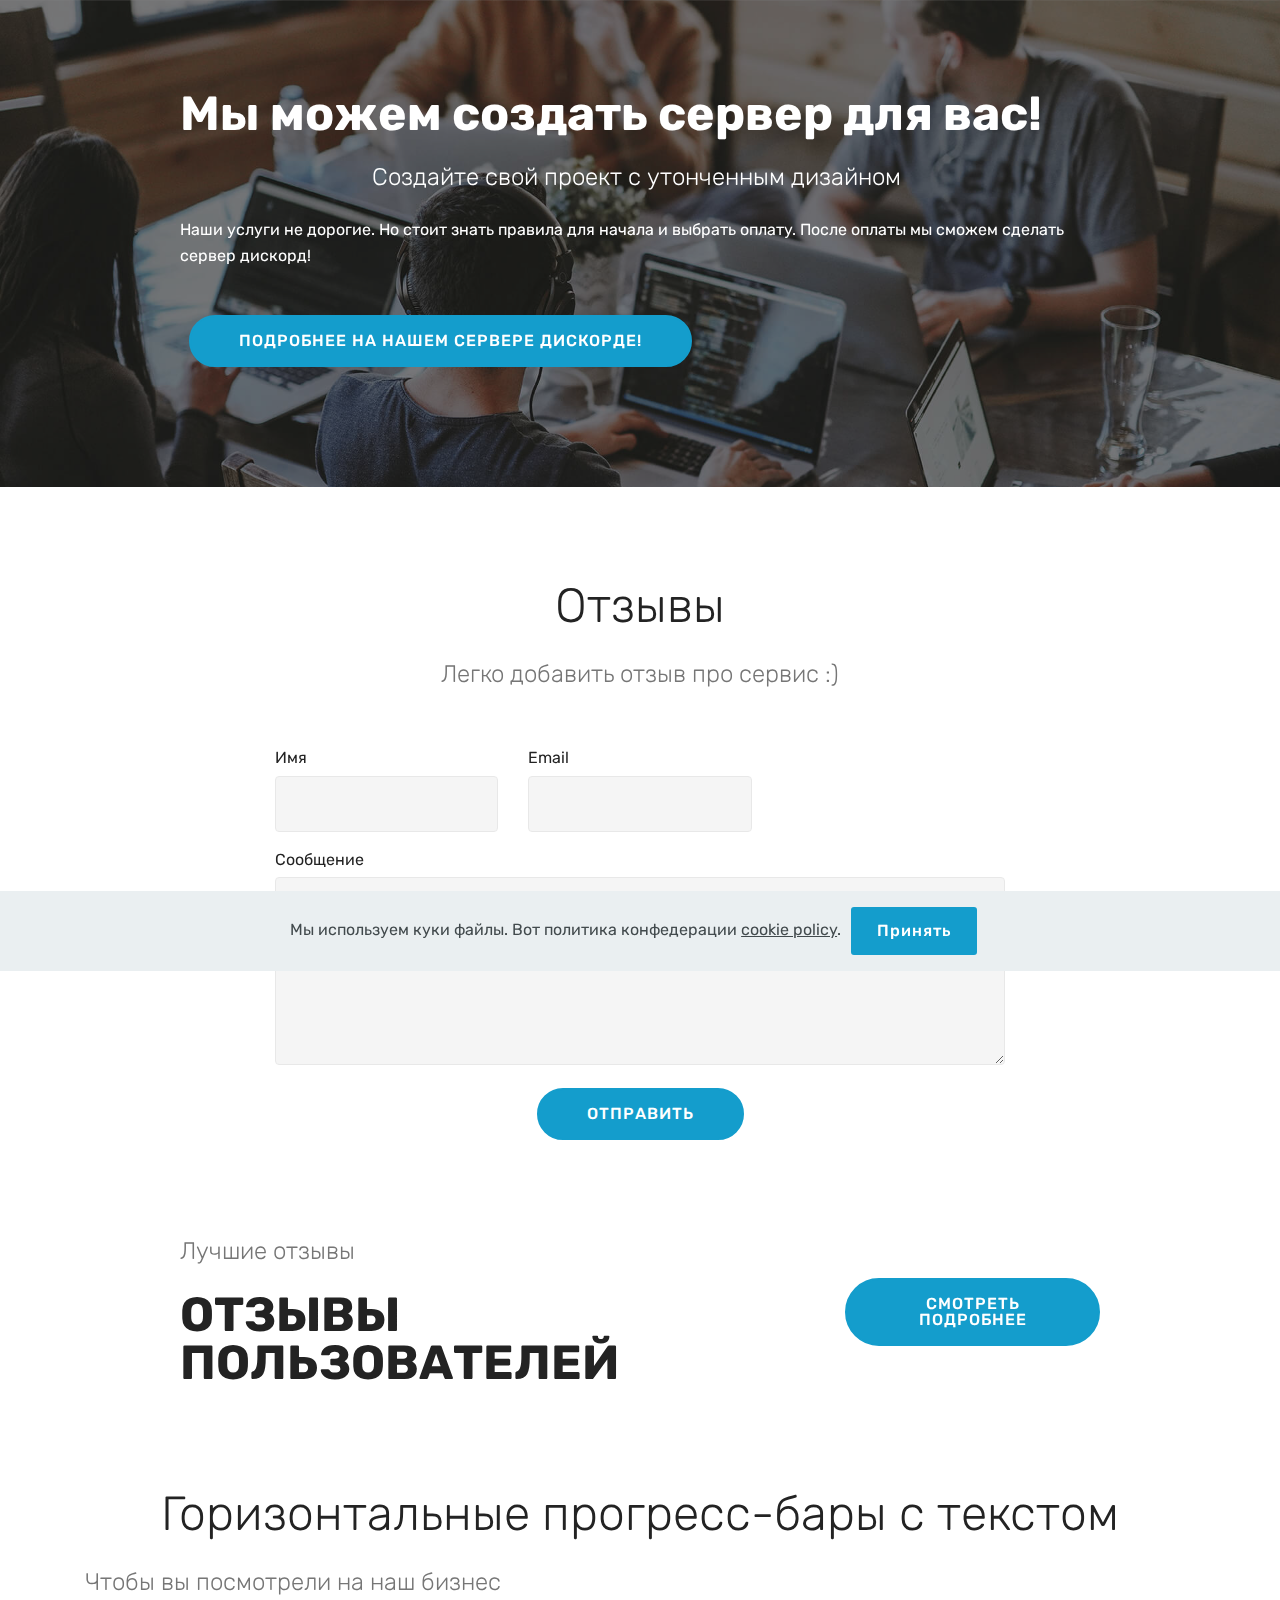
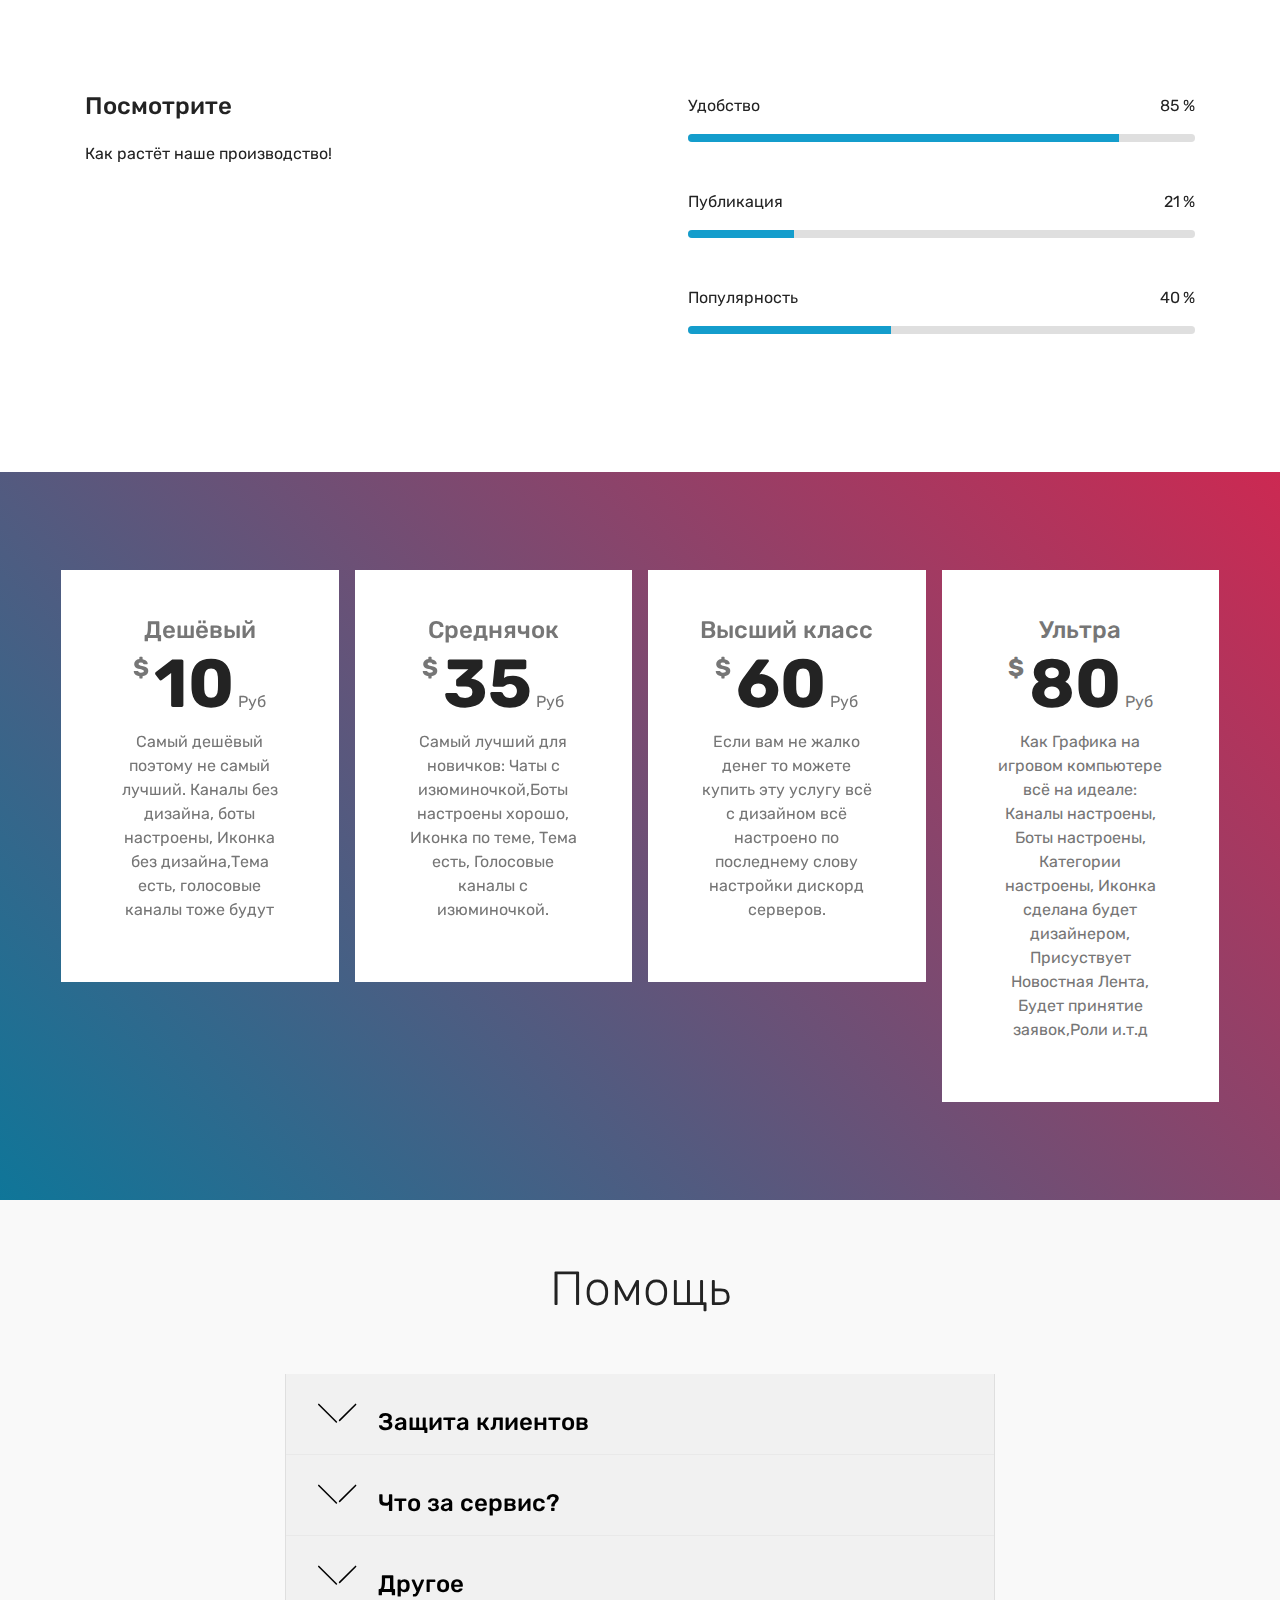
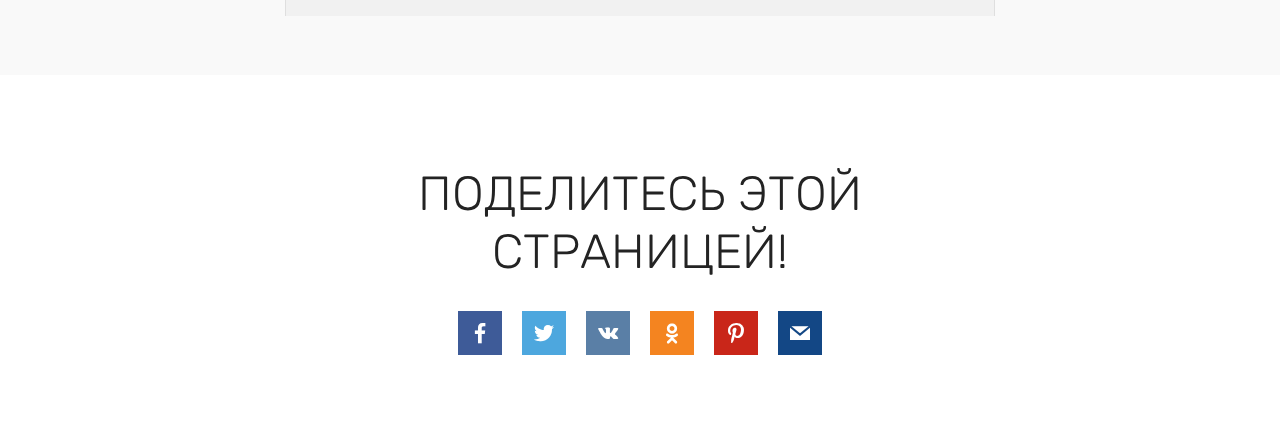
==== commit 1939e2c2: "create github pages" ====
--- a/index.html
+++ b/index.html
@@ -43,7 +43,7 @@
     </div>
 </section>
 
-<section class="engine"><a href="https://mobirise.info/d">free site maker</a></section><section class="mbr-section form1 cid-rToAbCWeJ8" id="form1-16">
+<section class="engine"><a href="https://mobirise.info/u">bootstrap website templates</a></section><section class="mbr-section form1 cid-rToAbCWeJ8" id="form1-16">
 
     
 
@@ -61,7 +61,7 @@
         <div class="row justify-content-center">
             <div class="media-container-column col-lg-8" data-form-type="formoid">
                 <!---Formbuilder Form--->
-                <form action="https://mobirise.com/" method="POST" class="mbr-form form-with-styler" data-form-title="Mobirise Form"><input type="hidden" name="email" data-form-email="true" value="wE9w85VvuJoF2nP4CTxnzRbRbblLt3lXLYyLrRvxalMef1ISvhJY7IvAg/SGns5IUysd1Fjy1Q6BMyjGzpHehm/JJguEYGS6qg9NwDDPOVchVYaaOYGjn8EkqyIdqqSj">
+                <form action="https://mobirise.com/" method="POST" class="mbr-form form-with-styler" data-form-title="Mobirise Form"><input type="hidden" name="email" data-form-email="true" value="XTh4SJDf7nkOitsZIDBSa2uzZHxBMLELfXS8pKW4BuuJ/Kj/g4nS0mvhpgsI7seUr/h27IoxAjVdzLXxiYs4/ps1JiK7Gs4REFVcM826bl2ax+B7NMsOIX7zLLvf8dkk">
                     <div class="row">
                         <div hidden="hidden" data-form-alert="" class="alert alert-success col-12">Спасибо за заполнение анкеты!</div>
                         <div hidden="hidden" data-form-alert-danger="" class="alert alert-danger col-12">
--- a/assets/mobirise/css/mbr-additional.css
+++ b/assets/mobirise/css/mbr-additional.css
@@ -768,6 +768,17 @@
 .cid-rTpeaMP4DJ H2 {
   color: #149dcc;
 }
+.cid-rTpjyifiuY {
+  padding-top: 90px;
+  padding-bottom: 90px;
+  background-color: #ffffff;
+}
+.cid-rTpjyifiuY .mbr-section-subtitle {
+  color: #767676;
+}
+.cid-rTpjyifiuY .btn {
+  margin: 0 0 .5rem 0;
+}
 .cid-rTjHKndqJS {
   padding-top: 90px;
   padding-bottom: 90px;
--- a/assets/mobirise/css/mbr-additional.css
+++ b/assets/mobirise/css/mbr-additional.css
@@ -768,6 +768,17 @@
 .cid-rTpeaMP4DJ H2 {
   color: #149dcc;
 }
+.cid-rTpjyifiuY {
+  padding-top: 90px;
+  padding-bottom: 90px;
+  background-color: #ffffff;
+}
+.cid-rTpjyifiuY .mbr-section-subtitle {
+  color: #767676;
+}
+.cid-rTpjyifiuY .btn {
+  margin: 0 0 .5rem 0;
+}
 .cid-rTjHKndqJS {
   padding-top: 90px;
   padding-bottom: 90px;
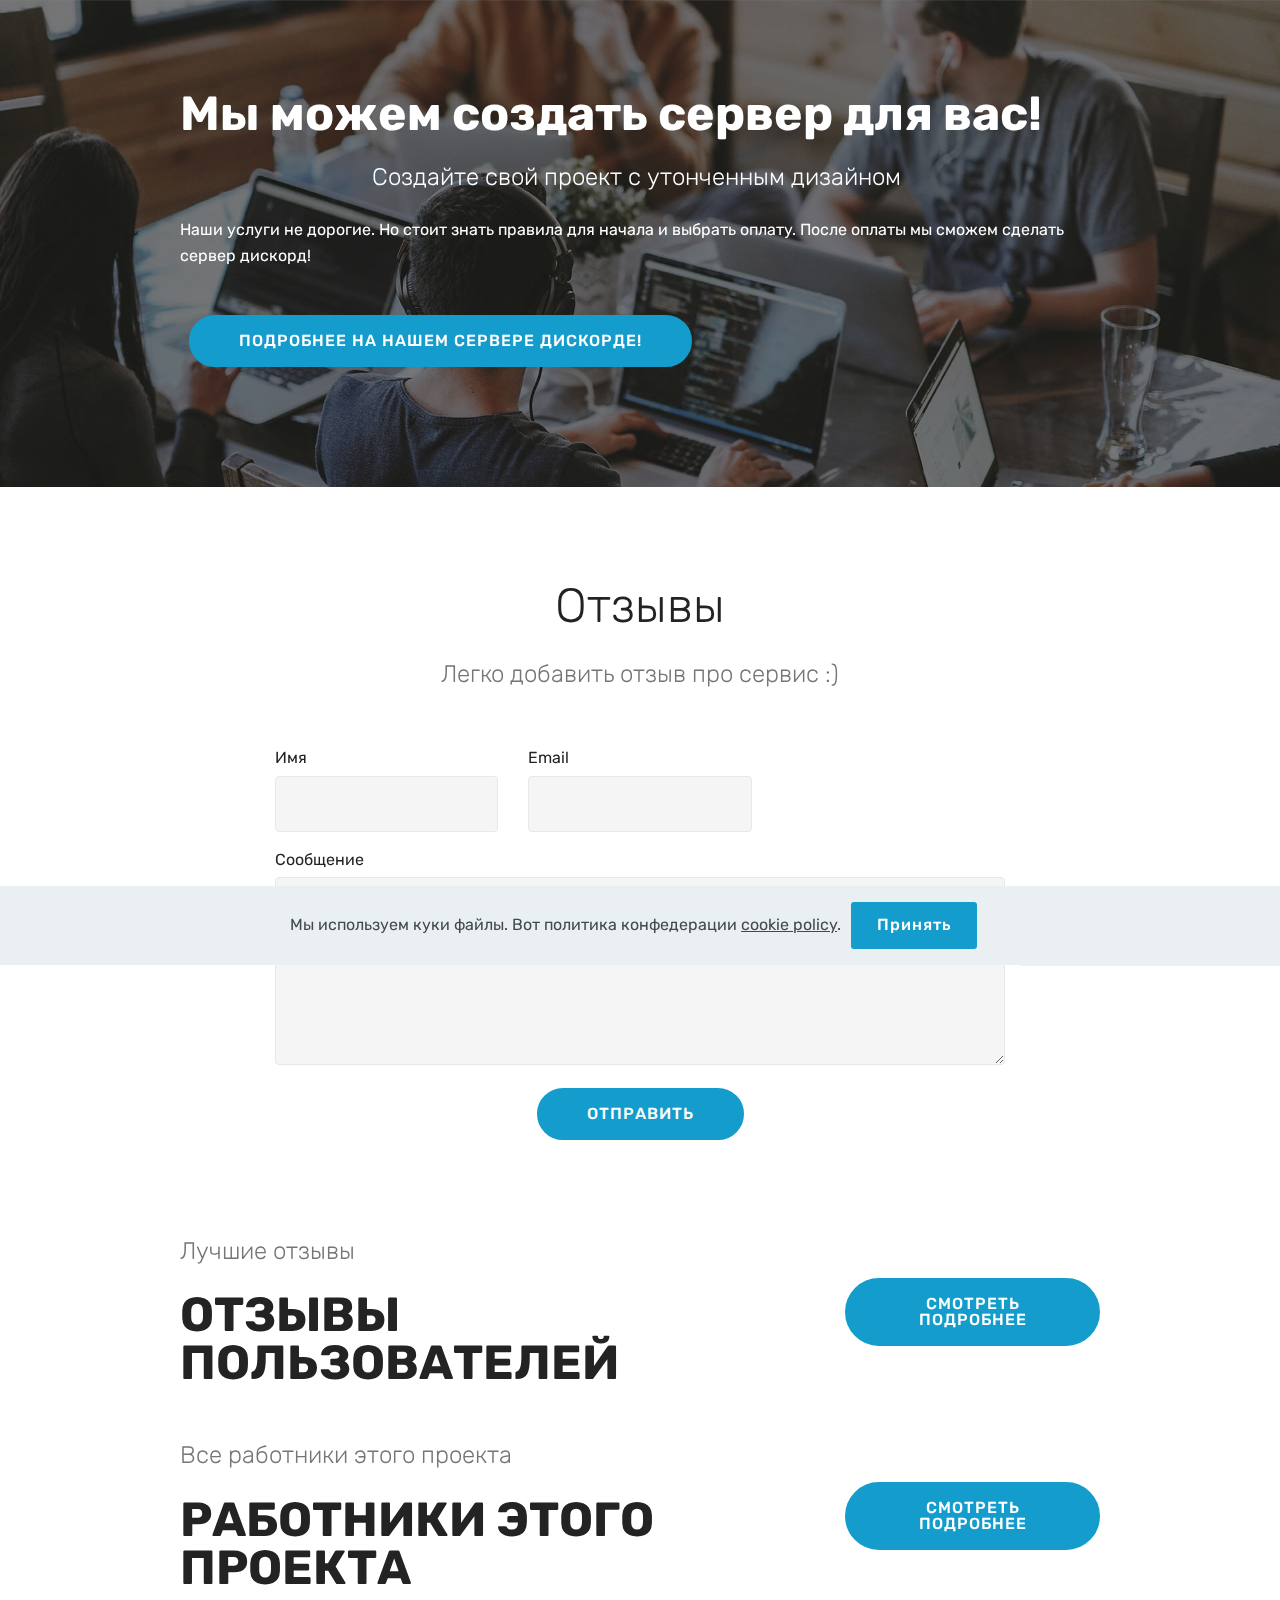
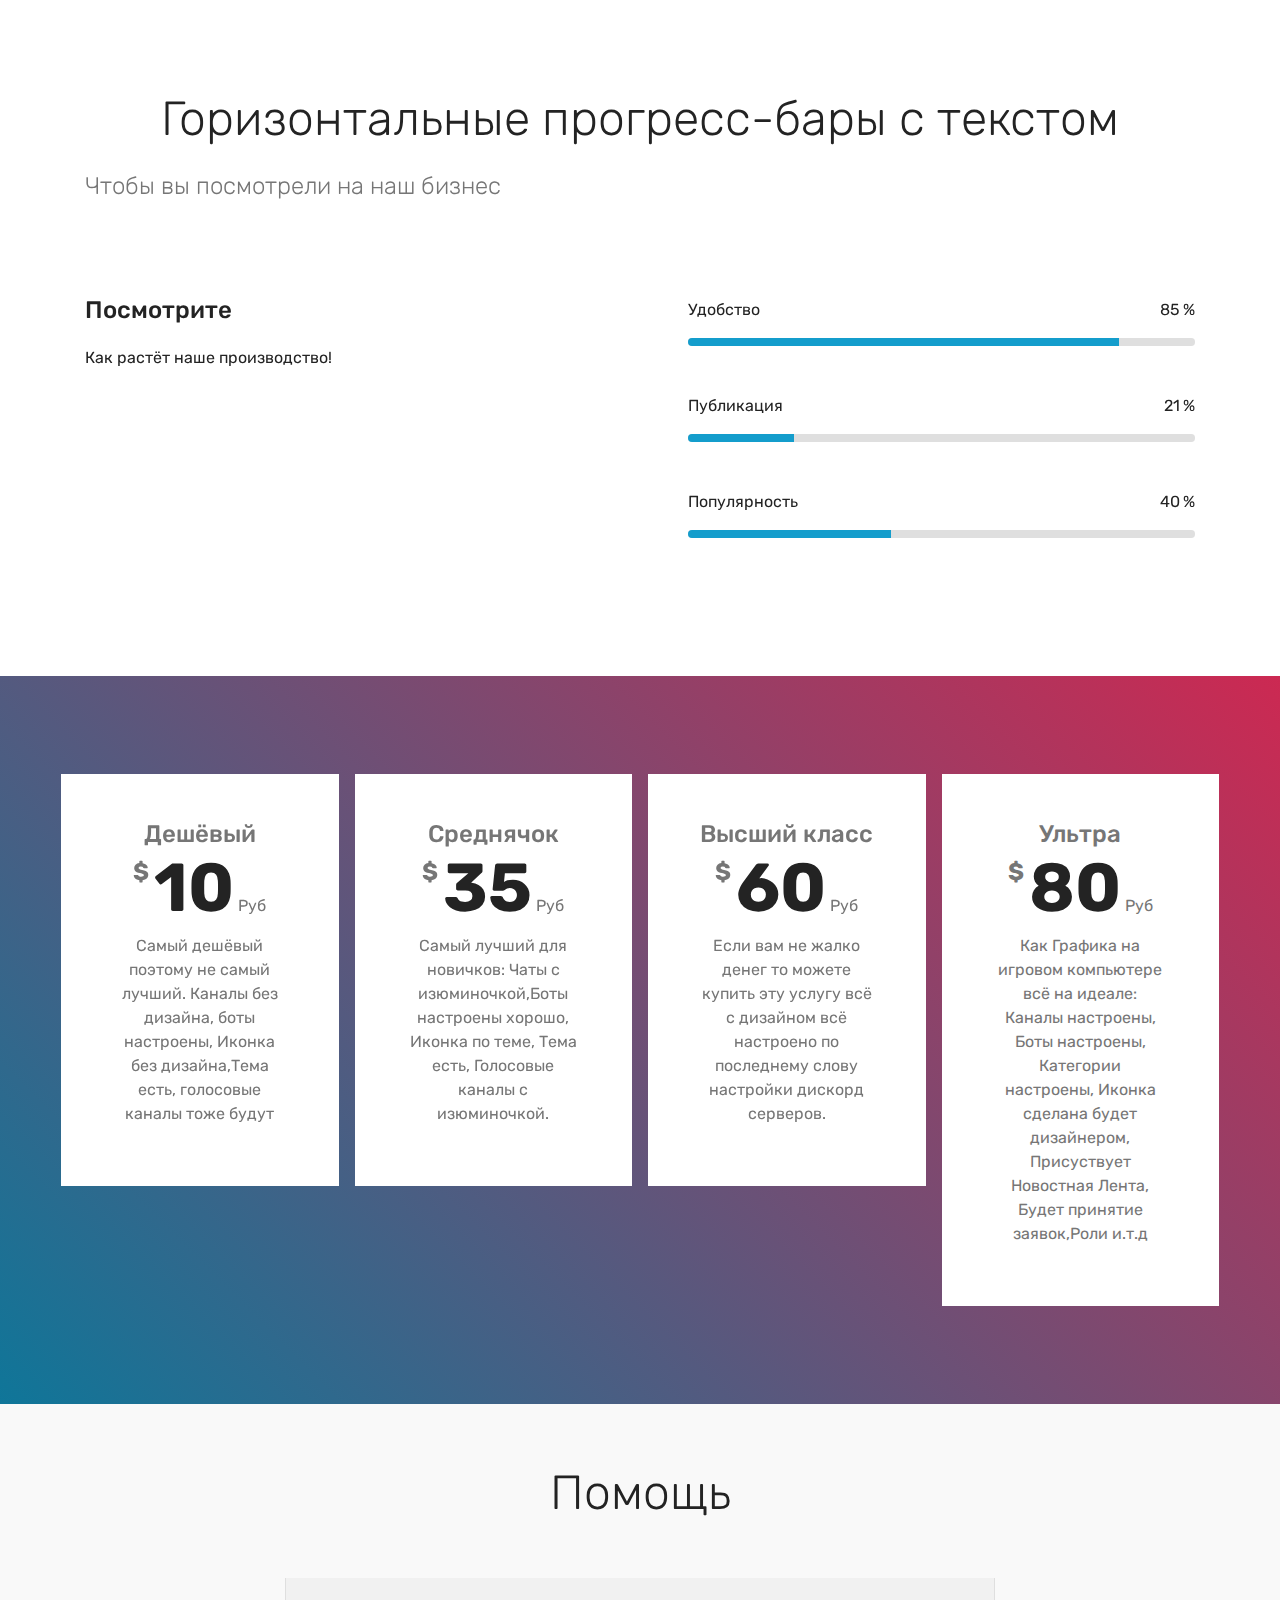
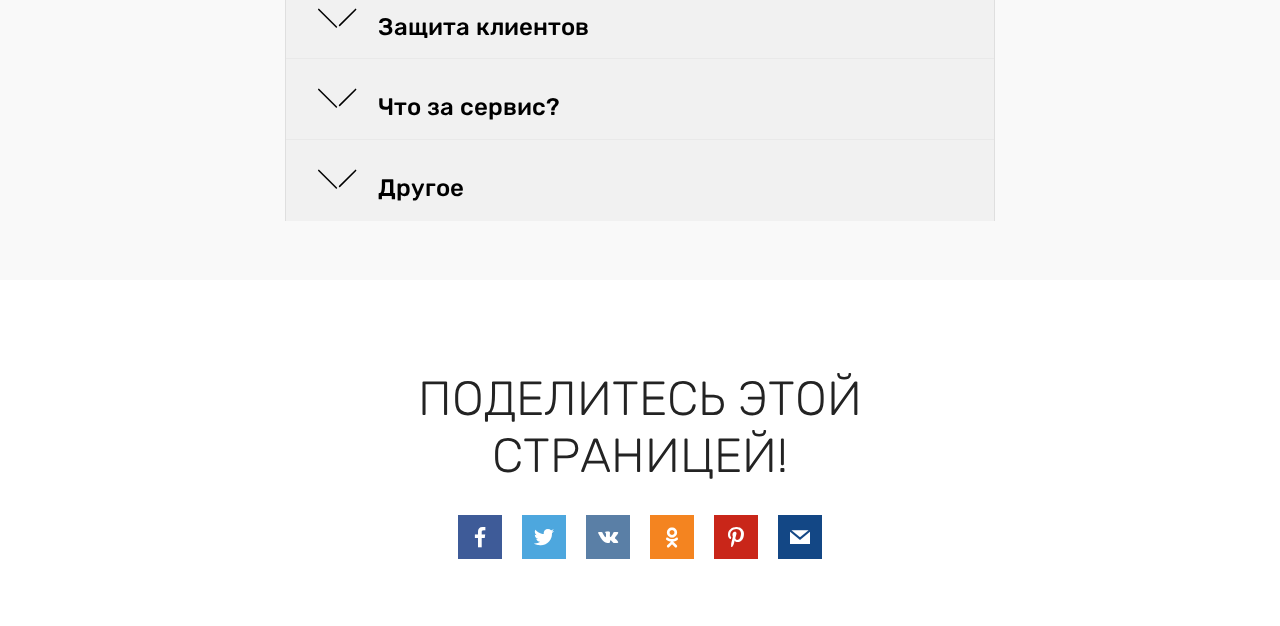
==== commit 85251587: "create github pages" ====
--- a/index.html
+++ b/index.html
@@ -43,7 +43,7 @@
     </div>
 </section>
 
-<section class="engine"><a href="https://mobirise.info/u">bootstrap website templates</a></section><section class="mbr-section form1 cid-rToAbCWeJ8" id="form1-16">
+<section class="engine"><a href="https://mobirise.info/c">web builder</a></section><section class="mbr-section form1 cid-rToAbCWeJ8" id="form1-16">
 
     
 
@@ -61,7 +61,7 @@
         <div class="row justify-content-center">
             <div class="media-container-column col-lg-8" data-form-type="formoid">
                 <!---Formbuilder Form--->
-                <form action="https://mobirise.com/" method="POST" class="mbr-form form-with-styler" data-form-title="Mobirise Form"><input type="hidden" name="email" data-form-email="true" value="XTh4SJDf7nkOitsZIDBSa2uzZHxBMLELfXS8pKW4BuuJ/Kj/g4nS0mvhpgsI7seUr/h27IoxAjVdzLXxiYs4/ps1JiK7Gs4REFVcM826bl2ax+B7NMsOIX7zLLvf8dkk">
+                <form action="https://mobirise.com/" method="POST" class="mbr-form form-with-styler" data-form-title="Mobirise Form"><input type="hidden" name="email" data-form-email="true" value="IfkyHnmcuYlBKlwV8iArg5SBM5JYWbVPBQgtnC2XfgAurCJVMOrsyBv4yulcyAQWTF6wN2yxNB/DiOtCU8FKpEnpksUCjpTeWTxdhs/I36i3TPghED5kyER/7lEZsSUM">
                     <div class="row">
                         <div hidden="hidden" data-form-alert="" class="alert alert-success col-12">Спасибо за заполнение анкеты!</div>
                         <div hidden="hidden" data-form-alert-danger="" class="alert alert-danger col-12">
@@ -102,6 +102,24 @@
             </div>
             <div class="media-container-column col-12 col-lg-3 col-md-4">
                 <div class="mbr-section-btn align-right py-4"><a class="btn btn-primary display-4" href="Отзывы.html">СМОТРЕТЬ ПОДРОБНЕЕ</a></div>
+            </div>
+        </div>
+    </div>
+</section>
+
+<section class="mbr-section info1 cid-rTqoOQz10u" id="info1-1d">
+
+    
+
+    
+    <div class="container">
+        <div class="row justify-content-center content-row">
+            <div class="media-container-column title col-12 col-lg-7 col-md-6">
+                <h3 class="mbr-section-subtitle align-left mbr-light pb-3 mbr-fonts-style display-5">Все работники этого проекта</h3>
+                <h2 class="align-left mbr-bold mbr-fonts-style display-2">РАБОТНИКИ ЭТОГО ПРОЕКТА</h2>
+            </div>
+            <div class="media-container-column col-12 col-lg-3 col-md-4">
+                <div class="mbr-section-btn align-right py-4"><a class="btn btn-primary display-4" href="Работники.html">СМОТРЕТЬ ПОДРОБНЕЕ</a></div>
             </div>
         </div>
     </div>
@@ -296,15 +314,15 @@
                     <h2 class="mbr-section-title pb-5 mbr-fonts-style display-2">Помощь</h2>
                 </div>
                 <div class="clearfix"></div>
-                <div id="bootstrap-accordion_4" class="panel-group accordionStyles accordion" role="tablist" aria-multiselectable="true">
+                <div id="bootstrap-accordion_7" class="panel-group accordionStyles accordion" role="tablist" aria-multiselectable="true">
                     <div class="card">
                         <div class="card-header" role="tab" id="headingOne">
-                            <a role="button" class="panel-title collapsed text-black" data-toggle="collapse" data-core="" href="#collapse1_4" aria-expanded="false" aria-controls="collapse1">
+                            <a role="button" class="panel-title collapsed text-black" data-toggle="collapse" data-core="" href="#collapse1_7" aria-expanded="false" aria-controls="collapse1">
                                 <h4 class="mbr-fonts-style display-5">
                                     <span class="sign mbr-iconfont mbri-arrow-down inactive"></span>&nbsp;Защита клиентов</h4>
                             </a>
                         </div>
-                        <div id="collapse1_4" class="panel-collapse noScroll collapse " role="tabpanel" aria-labelledby="headingOne" data-parent="#bootstrap-accordion_4">
+                        <div id="collapse1_7" class="panel-collapse noScroll collapse " role="tabpanel" aria-labelledby="headingOne" data-parent="#bootstrap-accordion_7">
                             <div class="panel-body p-4">
                                 <p class="mbr-fonts-style panel-text display-7">Это вкладка где вы можете посмотреть что может сделать клиент а что не может
 <br>
@@ -332,14 +350,14 @@
                     </div>
                     <div class="card">
                         <div class="card-header" role="tab" id="headingTwo">
-                            <a role="button" class="collapsed panel-title text-black" data-toggle="collapse" data-core="" href="#collapse2_4" aria-expanded="false" aria-controls="collapse2">
+                            <a role="button" class="collapsed panel-title text-black" data-toggle="collapse" data-core="" href="#collapse2_7" aria-expanded="false" aria-controls="collapse2">
                                 <h4 class="mbr-fonts-style display-5">
                                     <span class="sign mbr-iconfont mbri-arrow-down inactive"></span>&nbsp;Что за сервис?
                                </h4>
                             </a>
                             
                         </div>
-                        <div id="collapse2_4" class="panel-collapse noScroll collapse" role="tabpanel" aria-labelledby="headingTwo" data-parent="#bootstrap-accordion_4">
+                        <div id="collapse2_7" class="panel-collapse noScroll collapse" role="tabpanel" aria-labelledby="headingTwo" data-parent="#bootstrap-accordion_7">
                             <div class="panel-body p-4">
                                 <p class="mbr-fonts-style panel-text display-7">
                                    Этот сервис создан для того чтобы вы могли купить наши услуги чтобы создать свой супер-проект</p>
@@ -348,12 +366,12 @@
                     </div>
                     <div class="card">
                         <div class="card-header" role="tab" id="headingThree">
-                            <a role="button" class="collapsed text-black panel-title" data-toggle="collapse" data-core="" href="#collapse3_4" aria-expanded="false" aria-controls="collapse3">
+                            <a role="button" class="collapsed text-black panel-title" data-toggle="collapse" data-core="" href="#collapse3_7" aria-expanded="false" aria-controls="collapse3">
                                 <h4 class="mbr-fonts-style display-5">
                                     <span class="sign mbr-iconfont mbri-arrow-down inactive"></span>&nbsp;Другое</h4>
                             </a>
                         </div>
-                        <div id="collapse3_4" class="panel-collapse noScroll collapse" role="tabpanel" aria-labelledby="headingThree" data-parent="#bootstrap-accordion_4">
+                        <div id="collapse3_7" class="panel-collapse noScroll collapse" role="tabpanel" aria-labelledby="headingThree" data-parent="#bootstrap-accordion_7">
                             <div class="panel-body p-4">
                                 <p class="mbr-fonts-style panel-text display-7">----------------------&nbsp;<br>Как оно работает?<br>--<br>Вы платите Мэйкерам определённое количество денег или переводите их в копилку https://qiwi.com/p/79632677228 в качестве доказательства в оплате надо обязательно отправить скриншот
 <br>
--- a/assets/mobirise/css/mbr-additional.css
+++ b/assets/mobirise/css/mbr-additional.css
@@ -816,6 +816,17 @@
 .cid-rTpicsbAvy .btn {
   margin: 0 0 .5rem 0;
 }
+.cid-rTqoOQz10u {
+  padding-top: 45px;
+  padding-bottom: 0px;
+  background-color: #ffffff;
+}
+.cid-rTqoOQz10u .mbr-section-subtitle {
+  color: #767676;
+}
+.cid-rTqoOQz10u .btn {
+  margin: 0 0 .5rem 0;
+}
 .cid-rTjLNJPj6W {
   padding-top: 90px;
   padding-bottom: 90px;
@@ -1062,3 +1073,52 @@
     font-size: 20px !important;
   }
 }
+.cid-rTqn5rZFvz {
+  padding-top: 120px;
+  padding-bottom: 120px;
+  background-color: #465052;
+}
+.cid-rTqn5rZFvz .carousel-item {
+  justify-content: center;
+  -webkit-justify-content: center;
+}
+.cid-rTqn5rZFvz .carousel-item.active,
+.cid-rTqn5rZFvz .carousel-item-next,
+.cid-rTqn5rZFvz .carousel-item-prev {
+  display: flex;
+}
+.cid-rTqn5rZFvz .carousel-controls a {
+  transition: opacity .5s;
+  font-size: 2rem;
+}
+.cid-rTqn5rZFvz .carousel-controls a span {
+  position: absolute;
+  top: 180px;
+  padding: 10px;
+  border-radius: 50%;
+  color: #585858;
+  background: #c8c6c6;
+  opacity: .5;
+}
+.cid-rTqn5rZFvz .carousel-controls a:hover span {
+  opacity: 1;
+}
+.cid-rTqn5rZFvz .user_image {
+  width: 200px;
+  height: 200px;
+  margin-bottom: 1.6rem;
+  overflow: hidden;
+  border-radius: 50%;
+  margin: 0 auto 2rem auto;
+}
+.cid-rTqn5rZFvz .user_image img {
+  width: 100%;
+  min-width: 100%;
+  min-height: 100%;
+}
+@media (max-width: 230px) {
+  .cid-rTqn5rZFvz .user_image {
+    width: 100%;
+    height: auto;
+  }
+}
--- a/assets/mobirise/css/mbr-additional.css
+++ b/assets/mobirise/css/mbr-additional.css
@@ -816,6 +816,17 @@
 .cid-rTpicsbAvy .btn {
   margin: 0 0 .5rem 0;
 }
+.cid-rTqoOQz10u {
+  padding-top: 45px;
+  padding-bottom: 0px;
+  background-color: #ffffff;
+}
+.cid-rTqoOQz10u .mbr-section-subtitle {
+  color: #767676;
+}
+.cid-rTqoOQz10u .btn {
+  margin: 0 0 .5rem 0;
+}
 .cid-rTjLNJPj6W {
   padding-top: 90px;
   padding-bottom: 90px;
@@ -1062,3 +1073,52 @@
     font-size: 20px !important;
   }
 }
+.cid-rTqn5rZFvz {
+  padding-top: 120px;
+  padding-bottom: 120px;
+  background-color: #465052;
+}
+.cid-rTqn5rZFvz .carousel-item {
+  justify-content: center;
+  -webkit-justify-content: center;
+}
+.cid-rTqn5rZFvz .carousel-item.active,
+.cid-rTqn5rZFvz .carousel-item-next,
+.cid-rTqn5rZFvz .carousel-item-prev {
+  display: flex;
+}
+.cid-rTqn5rZFvz .carousel-controls a {
+  transition: opacity .5s;
+  font-size: 2rem;
+}
+.cid-rTqn5rZFvz .carousel-controls a span {
+  position: absolute;
+  top: 180px;
+  padding: 10px;
+  border-radius: 50%;
+  color: #585858;
+  background: #c8c6c6;
+  opacity: .5;
+}
+.cid-rTqn5rZFvz .carousel-controls a:hover span {
+  opacity: 1;
+}
+.cid-rTqn5rZFvz .user_image {
+  width: 200px;
+  height: 200px;
+  margin-bottom: 1.6rem;
+  overflow: hidden;
+  border-radius: 50%;
+  margin: 0 auto 2rem auto;
+}
+.cid-rTqn5rZFvz .user_image img {
+  width: 100%;
+  min-width: 100%;
+  min-height: 100%;
+}
+@media (max-width: 230px) {
+  .cid-rTqn5rZFvz .user_image {
+    width: 100%;
+    height: auto;
+  }
+}
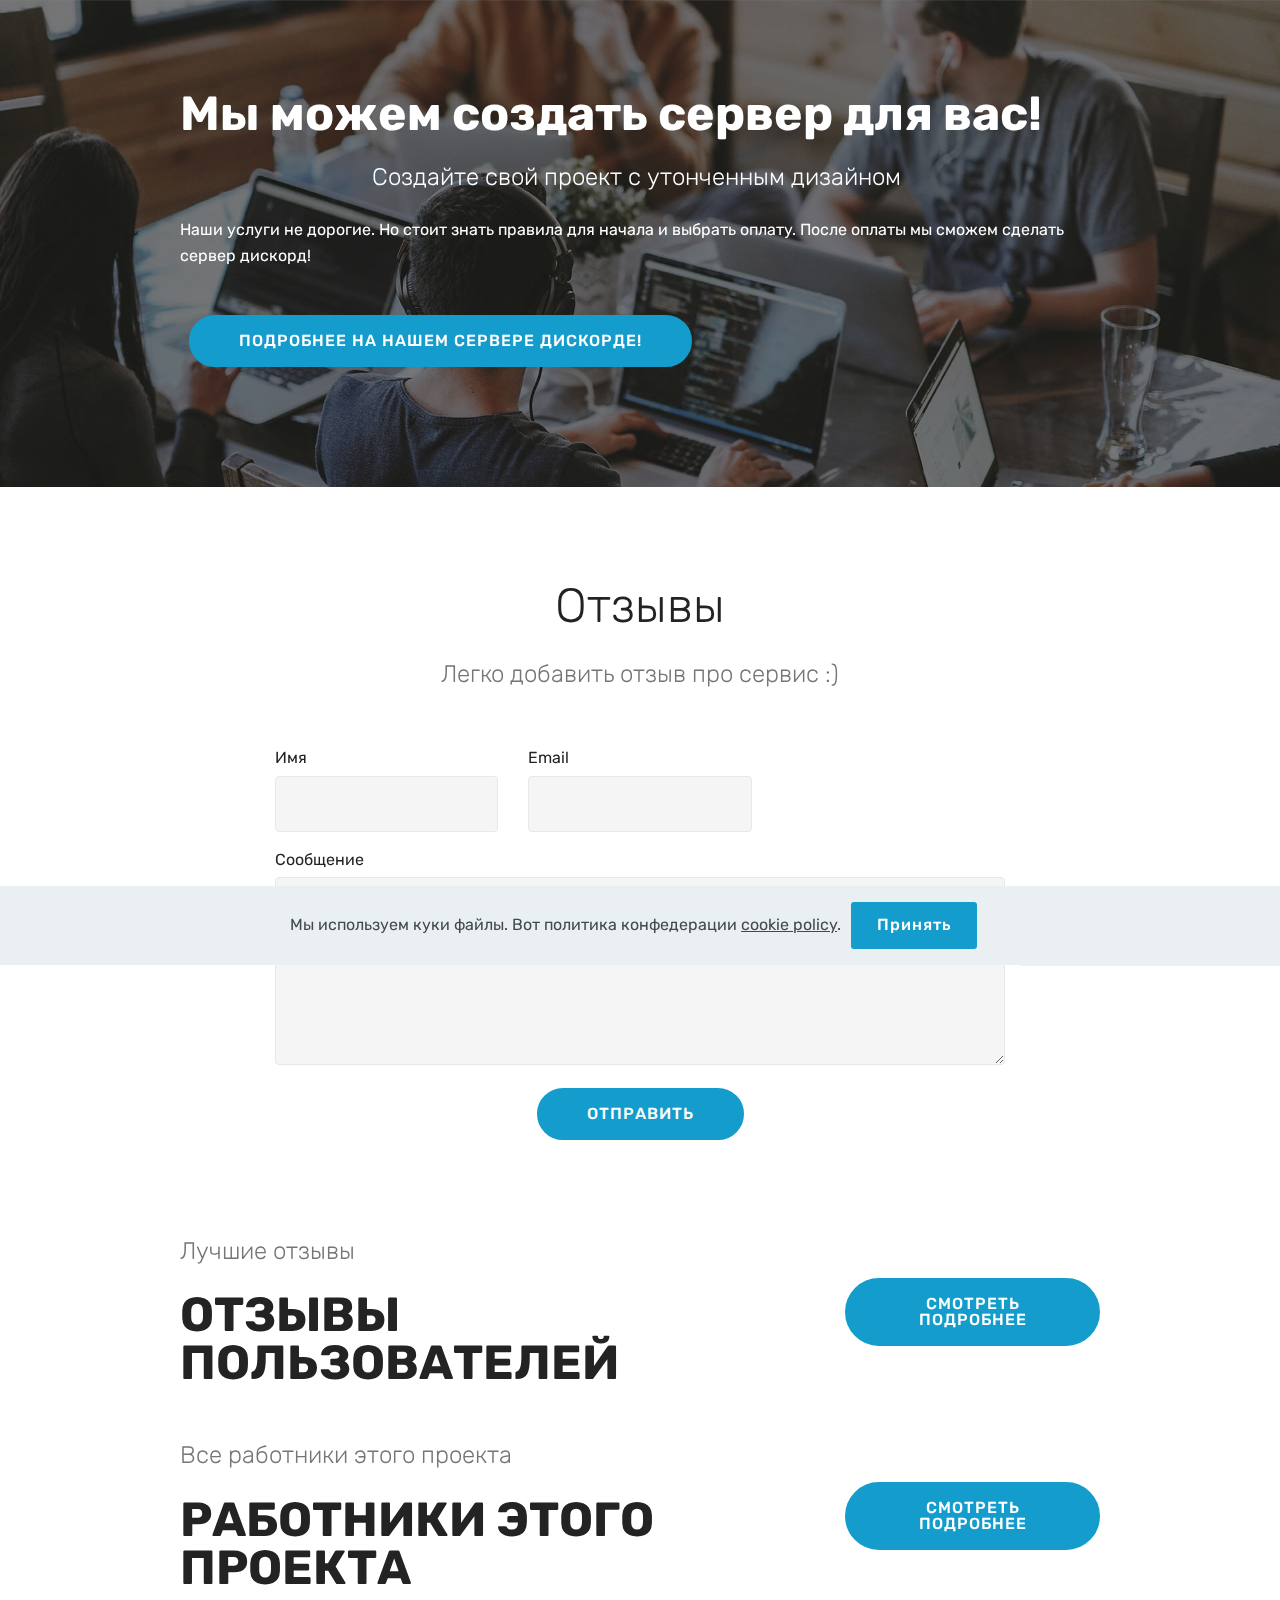
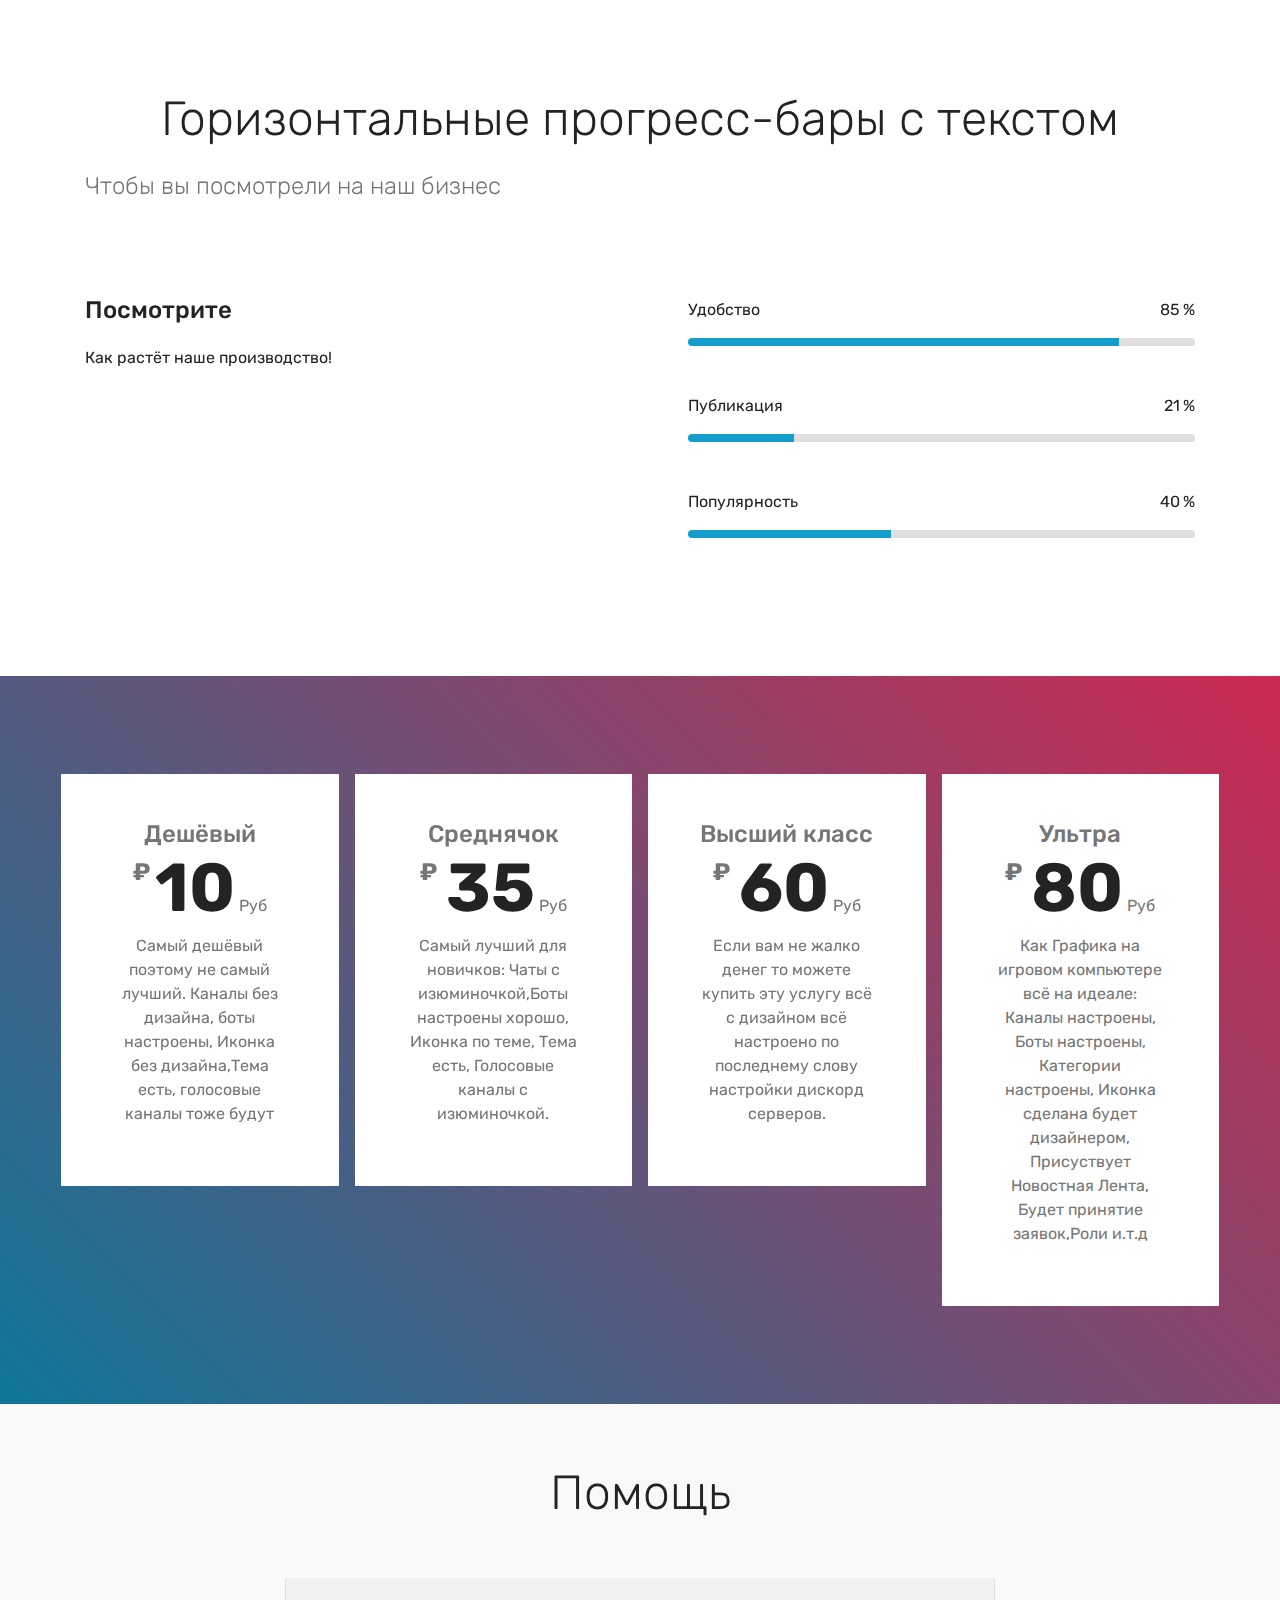
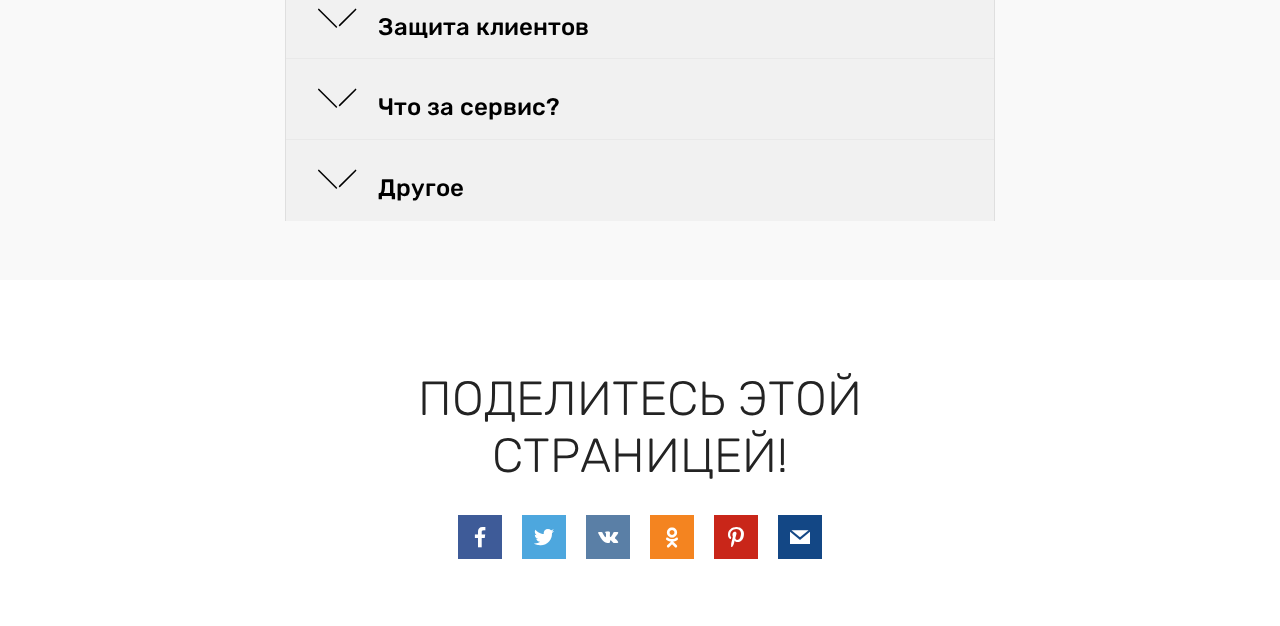
==== commit 628264b0: "create github pages" ====
--- a/index.html
+++ b/index.html
@@ -43,7 +43,7 @@
     </div>
 </section>
 
-<section class="engine"><a href="https://mobirise.info/c">web builder</a></section><section class="mbr-section form1 cid-rToAbCWeJ8" id="form1-16">
+<section class="engine"><a href="https://mobirise.info/f">simple web maker</a></section><section class="mbr-section form1 cid-rToAbCWeJ8" id="form1-16">
 
     
 
@@ -61,7 +61,7 @@
         <div class="row justify-content-center">
             <div class="media-container-column col-lg-8" data-form-type="formoid">
                 <!---Formbuilder Form--->
-                <form action="https://mobirise.com/" method="POST" class="mbr-form form-with-styler" data-form-title="Mobirise Form"><input type="hidden" name="email" data-form-email="true" value="IfkyHnmcuYlBKlwV8iArg5SBM5JYWbVPBQgtnC2XfgAurCJVMOrsyBv4yulcyAQWTF6wN2yxNB/DiOtCU8FKpEnpksUCjpTeWTxdhs/I36i3TPghED5kyER/7lEZsSUM">
+                <form action="https://mobirise.com/" method="POST" class="mbr-form form-with-styler" data-form-title="Mobirise Form"><input type="hidden" name="email" data-form-email="true" value="Mcb8zUWB/lSSBd8igWcbIlfbO4qpFCcUX/H0SJPH93WKWptBhXjrCVsqBQfqm3kVRFgfiGgQFdDpJIJMxPtUbt1871aRF8yC0AUunQ3w4oPfxNtK9gpTPugm+Vl2YXUY">
                     <div class="row">
                         <div hidden="hidden" data-form-alert="" class="alert alert-success col-12">Спасибо за заполнение анкеты!</div>
                         <div hidden="hidden" data-form-alert-danger="" class="alert alert-danger col-12">
@@ -216,7 +216,7 @@
                     <h3 class="plan-title mbr-fonts-style display-5">Дешёвый</h3>
                     <div class="plan-price">
                         <span class="price-value mbr-fonts-style display-5">
-                            $
+                            ₽
                         </span>
                         <span class="price-figure mbr-fonts-style display-1">10</span>
                         <small class="price-term mbr-fonts-style display-7">Руб</small>
@@ -236,9 +236,7 @@
                 <div class="plan-header text-center pt-5">
                     <h3 class="plan-title mbr-fonts-style display-5">Среднячок</h3>
                     <div class="plan-price">
-                        <span class="price-value mbr-fonts-style display-5">
-                            $
-                        </span>
+                        <span class="price-value mbr-fonts-style display-5">₽&nbsp;</span>
                         <span class="price-figure mbr-fonts-style display-1">35</span>
                         <small class="price-term mbr-fonts-style display-7">Руб</small>
                     </div>
@@ -257,9 +255,7 @@
                 <div class="plan-header text-center pt-5">
                     <h3 class="plan-title mbr-fonts-style display-5">Высший класс</h3>
                     <div class="plan-price">
-                        <span class="price-value mbr-fonts-style display-5">
-                            $
-                        </span>
+                        <span class="price-value mbr-fonts-style display-5">₽&nbsp;</span>
                         <span class="price-figure mbr-fonts-style display-1">
                             60</span>
                         <small class="price-term mbr-fonts-style display-7">Руб</small>
@@ -281,9 +277,7 @@
                         Ультра
                     </h3>
                     <div class="plan-price">
-                        <span class="price-value mbr-fonts-style display-5">
-                            $
-                        </span>
+                        <span class="price-value mbr-fonts-style display-5">₽&nbsp;</span>
                         <span class="price-figure mbr-fonts-style display-1">
                             80</span>
                         <small class="price-term mbr-fonts-style display-7">Руб</small>
@@ -314,15 +308,15 @@
                     <h2 class="mbr-section-title pb-5 mbr-fonts-style display-2">Помощь</h2>
                 </div>
                 <div class="clearfix"></div>
-                <div id="bootstrap-accordion_7" class="panel-group accordionStyles accordion" role="tablist" aria-multiselectable="true">
+                <div id="bootstrap-accordion_6" class="panel-group accordionStyles accordion" role="tablist" aria-multiselectable="true">
                     <div class="card">
                         <div class="card-header" role="tab" id="headingOne">
-                            <a role="button" class="panel-title collapsed text-black" data-toggle="collapse" data-core="" href="#collapse1_7" aria-expanded="false" aria-controls="collapse1">
+                            <a role="button" class="panel-title collapsed text-black" data-toggle="collapse" data-core="" href="#collapse1_6" aria-expanded="false" aria-controls="collapse1">
                                 <h4 class="mbr-fonts-style display-5">
                                     <span class="sign mbr-iconfont mbri-arrow-down inactive"></span>&nbsp;Защита клиентов</h4>
                             </a>
                         </div>
-                        <div id="collapse1_7" class="panel-collapse noScroll collapse " role="tabpanel" aria-labelledby="headingOne" data-parent="#bootstrap-accordion_7">
+                        <div id="collapse1_6" class="panel-collapse noScroll collapse " role="tabpanel" aria-labelledby="headingOne" data-parent="#bootstrap-accordion_6">
                             <div class="panel-body p-4">
                                 <p class="mbr-fonts-style panel-text display-7">Это вкладка где вы можете посмотреть что может сделать клиент а что не может
 <br>
@@ -350,14 +344,14 @@
                     </div>
                     <div class="card">
                         <div class="card-header" role="tab" id="headingTwo">
-                            <a role="button" class="collapsed panel-title text-black" data-toggle="collapse" data-core="" href="#collapse2_7" aria-expanded="false" aria-controls="collapse2">
+                            <a role="button" class="collapsed panel-title text-black" data-toggle="collapse" data-core="" href="#collapse2_6" aria-expanded="false" aria-controls="collapse2">
                                 <h4 class="mbr-fonts-style display-5">
                                     <span class="sign mbr-iconfont mbri-arrow-down inactive"></span>&nbsp;Что за сервис?
                                </h4>
                             </a>
                             
                         </div>
-                        <div id="collapse2_7" class="panel-collapse noScroll collapse" role="tabpanel" aria-labelledby="headingTwo" data-parent="#bootstrap-accordion_7">
+                        <div id="collapse2_6" class="panel-collapse noScroll collapse" role="tabpanel" aria-labelledby="headingTwo" data-parent="#bootstrap-accordion_6">
                             <div class="panel-body p-4">
                                 <p class="mbr-fonts-style panel-text display-7">
                                    Этот сервис создан для того чтобы вы могли купить наши услуги чтобы создать свой супер-проект</p>
@@ -366,12 +360,12 @@
                     </div>
                     <div class="card">
                         <div class="card-header" role="tab" id="headingThree">
-                            <a role="button" class="collapsed text-black panel-title" data-toggle="collapse" data-core="" href="#collapse3_7" aria-expanded="false" aria-controls="collapse3">
+                            <a role="button" class="collapsed text-black panel-title" data-toggle="collapse" data-core="" href="#collapse3_6" aria-expanded="false" aria-controls="collapse3">
                                 <h4 class="mbr-fonts-style display-5">
                                     <span class="sign mbr-iconfont mbri-arrow-down inactive"></span>&nbsp;Другое</h4>
                             </a>
                         </div>
-                        <div id="collapse3_7" class="panel-collapse noScroll collapse" role="tabpanel" aria-labelledby="headingThree" data-parent="#bootstrap-accordion_7">
+                        <div id="collapse3_6" class="panel-collapse noScroll collapse" role="tabpanel" aria-labelledby="headingThree" data-parent="#bootstrap-accordion_6">
                             <div class="panel-body p-4">
                                 <p class="mbr-fonts-style panel-text display-7">----------------------&nbsp;<br>Как оно работает?<br>--<br>Вы платите Мэйкерам определённое количество денег или переводите их в копилку https://qiwi.com/p/79632677228 в качестве доказательства в оплате надо обязательно отправить скриншот
 <br>
--- a/assets/mobirise/css/mbr-additional.css
+++ b/assets/mobirise/css/mbr-additional.css
@@ -1122,3 +1122,14 @@
     height: auto;
   }
 }
+.cid-rTzMzv2MDE {
+  padding-top: 90px;
+  padding-bottom: 90px;
+  background-color: #ffffff;
+}
+.cid-rTzMzv2MDE .mbr-section-subtitle {
+  color: #767676;
+}
+.cid-rTzMzv2MDE .btn {
+  margin: 0 0 .5rem 0;
+}
--- a/assets/mobirise/css/mbr-additional.css
+++ b/assets/mobirise/css/mbr-additional.css
@@ -1122,3 +1122,14 @@
     height: auto;
   }
 }
+.cid-rTzMzv2MDE {
+  padding-top: 90px;
+  padding-bottom: 90px;
+  background-color: #ffffff;
+}
+.cid-rTzMzv2MDE .mbr-section-subtitle {
+  color: #767676;
+}
+.cid-rTzMzv2MDE .btn {
+  margin: 0 0 .5rem 0;
+}
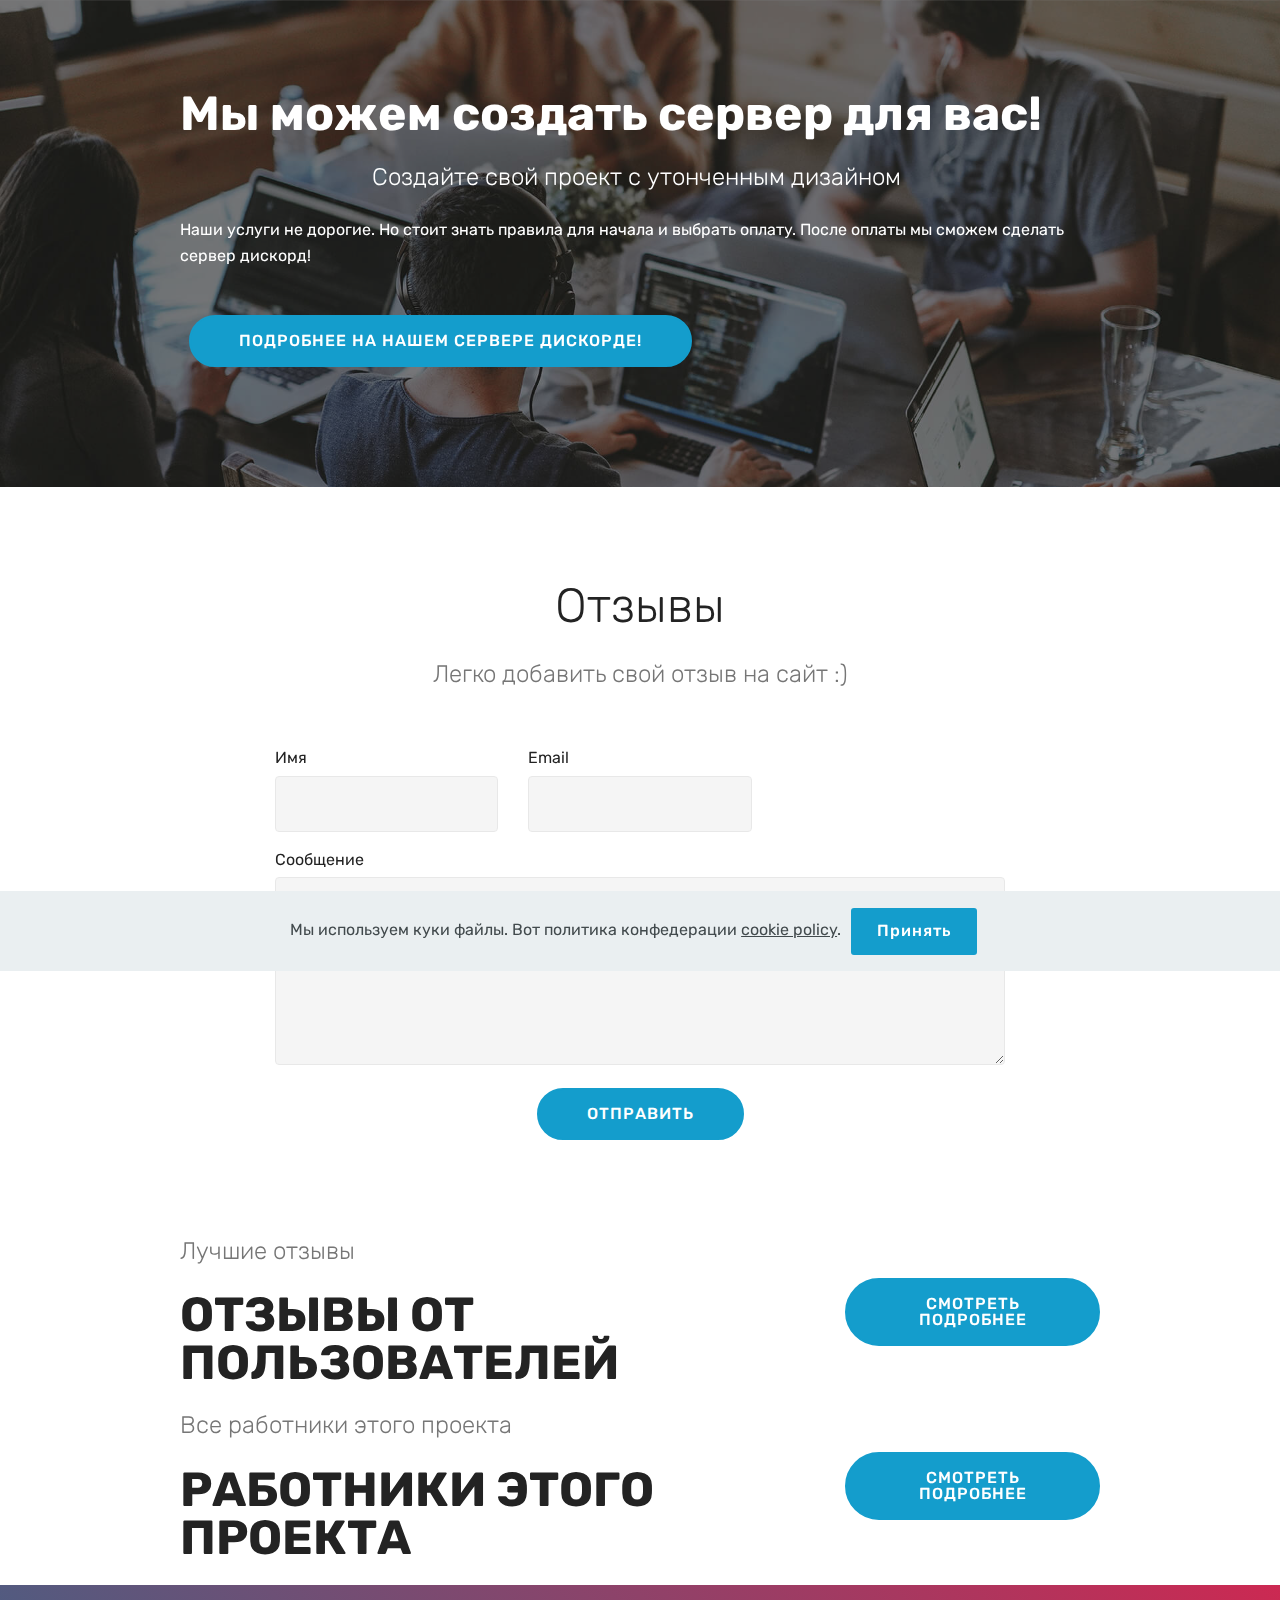
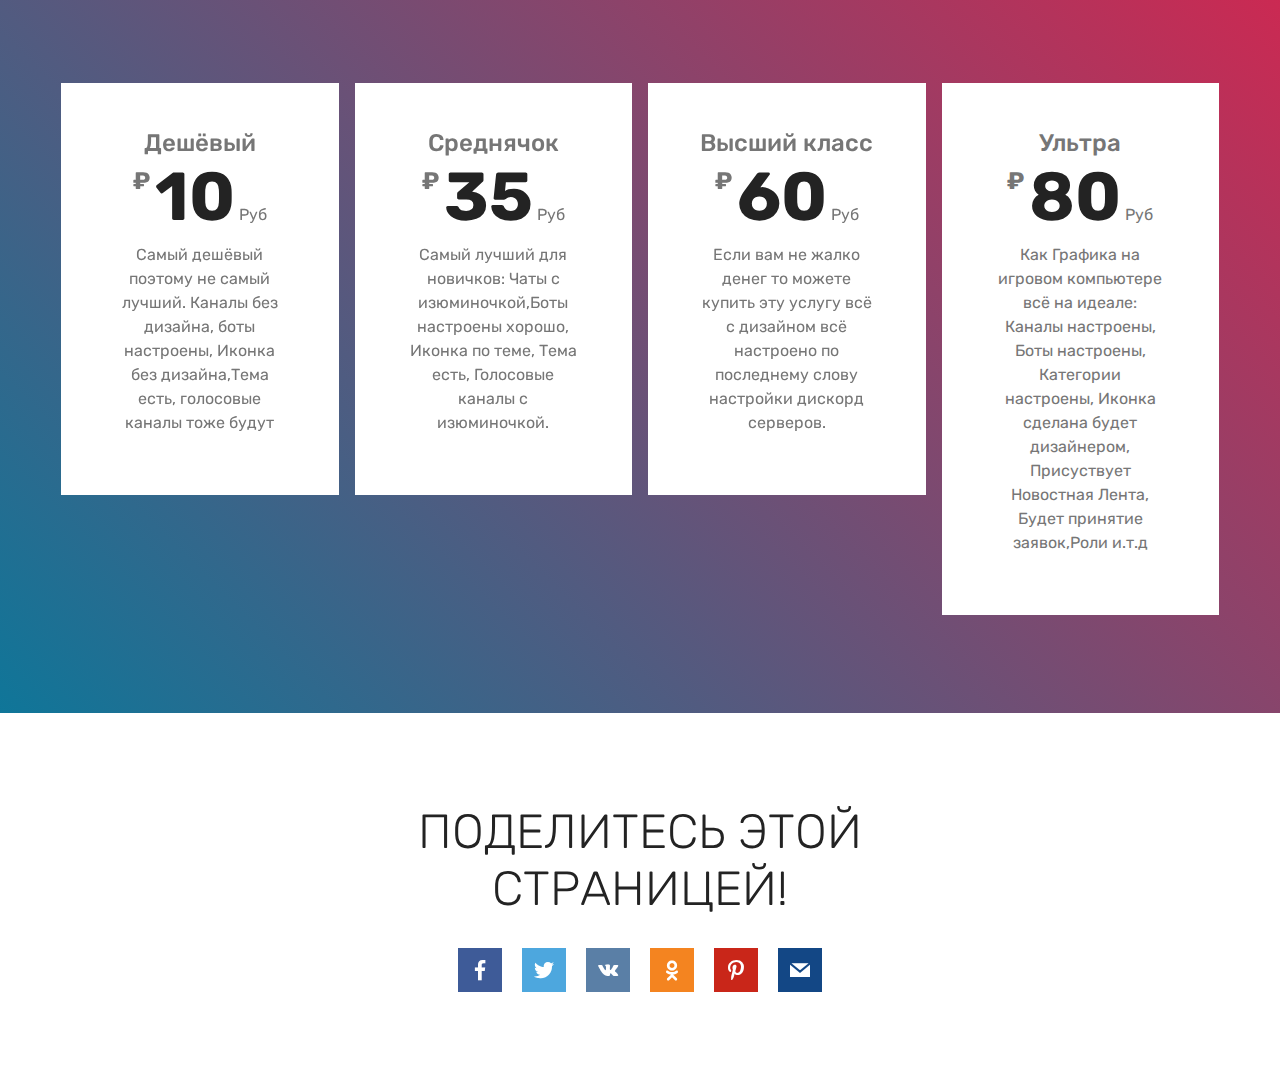
==== commit 11f7dffd: "create github pages" ====
--- a/index.html
+++ b/index.html
@@ -11,7 +11,6 @@
   
   
   <title>Главная</title>
-  <link rel="stylesheet" href="assets/web/assets/mobirise-icons/mobirise-icons.css">
   <link rel="stylesheet" href="assets/bootstrap/css/bootstrap.min.css">
   <link rel="stylesheet" href="assets/bootstrap/css/bootstrap-grid.min.css">
   <link rel="stylesheet" href="assets/bootstrap/css/bootstrap-reboot.min.css">
@@ -43,7 +42,7 @@
     </div>
 </section>
 
-<section class="engine"><a href="https://mobirise.info/f">simple web maker</a></section><section class="mbr-section form1 cid-rToAbCWeJ8" id="form1-16">
+<section class="engine"><a href="https://mobirise.info/j">website templates</a></section><section class="mbr-section form1 cid-rTGj47Zumb" id="form1-f">
 
     
 
@@ -52,8 +51,7 @@
         <div class="row justify-content-center">
             <div class="title col-12 col-lg-8">
                 <h2 class="mbr-section-title align-center pb-3 mbr-fonts-style display-2">Отзывы</h2>
-                <h3 class="mbr-section-subtitle align-center mbr-light pb-3 mbr-fonts-style display-5">
-                    Легко добавить отзыв про сервис :)</h3>
+                <h3 class="mbr-section-subtitle align-center mbr-light pb-3 mbr-fonts-style display-5">Легко добавить свой отзыв на сайт :)</h3>
             </div>
         </div>
     </div>
@@ -61,27 +59,29 @@
         <div class="row justify-content-center">
             <div class="media-container-column col-lg-8" data-form-type="formoid">
                 <!---Formbuilder Form--->
-                <form action="https://mobirise.com/" method="POST" class="mbr-form form-with-styler" data-form-title="Mobirise Form"><input type="hidden" name="email" data-form-email="true" value="Mcb8zUWB/lSSBd8igWcbIlfbO4qpFCcUX/H0SJPH93WKWptBhXjrCVsqBQfqm3kVRFgfiGgQFdDpJIJMxPtUbt1871aRF8yC0AUunQ3w4oPfxNtK9gpTPugm+Vl2YXUY">
+                <form action="https://mobirise.com/" method="POST" class="mbr-form form-with-styler" data-form-title="Mobirise Form"><input type="hidden" name="email" data-form-email="true" value="ej1MGuyYsOhpcQ9Yd7g6HMNPMp3KjnMkiJZO863q7ms1ZbYxHmMhXW1ahS4qVRzfuoC27kvMyF1jEuKKtv9VeFujaWi22ob8jN8hMQjf9bzU0LIDWqtH/CHt1qHHemZk">
                     <div class="row">
-                        <div hidden="hidden" data-form-alert="" class="alert alert-success col-12">Спасибо за заполнение анкеты!</div>
+                        <div hidden="hidden" data-form-alert="" class="alert alert-success col-12">Спасибо за заполнение отзыва!</div>
                         <div hidden="hidden" data-form-alert-danger="" class="alert alert-danger col-12">
                         </div>
                     </div>
                     <div class="dragArea row">
                         <div class="col-md-4  form-group" data-for="name">
-                            <label for="name-form1-16" class="form-control-label mbr-fonts-style display-7">Имя</label>
-                            <input type="text" name="name" data-form-field="Name" required="required" class="form-control display-7" id="name-form1-16">
+                            <label for="name-form1-f" class="form-control-label mbr-fonts-style display-7">Имя</label>
+                            <input type="text" name="name" data-form-field="Name" required="required" class="form-control display-7" id="name-form1-f">
                         </div>
                         <div class="col-md-4  form-group" data-for="email">
-                            <label for="email-form1-16" class="form-control-label mbr-fonts-style display-7">Email</label>
-                            <input type="email" name="email" data-form-field="Email" required="required" class="form-control display-7" id="email-form1-16">
+                            <label for="email-form1-f" class="form-control-label mbr-fonts-style display-7">Email</label>
+                            <input type="email" name="email" data-form-field="Email" required="required" class="form-control display-7" id="email-form1-f">
                         </div>
                         
                         <div data-for="message" class="col-md-12 form-group">
-                            <label for="message-form1-16" class="form-control-label mbr-fonts-style display-7">Сообщение</label>
-                            <textarea name="message" data-form-field="Message" class="form-control display-7" id="message-form1-16"></textarea>
-                        </div>
-                        <div class="col-md-12 input-group-btn align-center"><button type="submit" class="btn btn-primary btn-form display-4">ОТПРАВИТЬ</button></div>
+                            <label for="message-form1-f" class="form-control-label mbr-fonts-style display-7">Сообщение</label>
+                            <textarea name="message" data-form-field="Message" class="form-control display-7" id="message-form1-f"></textarea>
+                        </div>
+                        <div class="col-md-12 input-group-btn align-center">
+                            <button type="submit" class="btn btn-primary btn-form display-4">ОТПРАВИТЬ</button>
+                        </div>
                     </div>
                 </form><!---Formbuilder Form--->
             </div>
@@ -89,7 +89,7 @@
     </div>
 </section>
 
-<section class="mbr-section info1 cid-rTpicsbAvy" id="info1-19">
+<section class="mbr-section info1 cid-rTGjtvd2bs" id="info1-g">
 
     
 
@@ -98,7 +98,7 @@
         <div class="row justify-content-center content-row">
             <div class="media-container-column title col-12 col-lg-7 col-md-6">
                 <h3 class="mbr-section-subtitle align-left mbr-light pb-3 mbr-fonts-style display-5">Лучшие отзывы</h3>
-                <h2 class="align-left mbr-bold mbr-fonts-style display-2">ОТЗЫВЫ ПОЛЬЗОВАТЕЛЕЙ</h2>
+                <h2 class="align-left mbr-bold mbr-fonts-style display-2">ОТЗЫВЫ ОТ ПОЛЬЗОВАТЕЛЕЙ</h2>
             </div>
             <div class="media-container-column col-12 col-lg-3 col-md-4">
                 <div class="mbr-section-btn align-right py-4"><a class="btn btn-primary display-4" href="Отзывы.html">СМОТРЕТЬ ПОДРОБНЕЕ</a></div>
@@ -107,7 +107,7 @@
     </div>
 </section>
 
-<section class="mbr-section info1 cid-rTqoOQz10u" id="info1-1d">
+<section class="mbr-section info1 cid-rTGjubgY4A" id="info1-h">
 
     
 
@@ -125,84 +125,6 @@
     </div>
 </section>
 
-<section class="progress-bars2 cid-rTjLNJPj6W" id="progress-bars2-7">
-    
-     
-
-    
-
-    <div class="container">
-        <h2 class="mbr-section-title pb-3 align-center mbr-fonts-style display-2">
-            Горизонтальные прогресс-бары с текстом
-        </h2>
-
-        <h3 class="mbr-section-subtitle mbr-fonts-style display-5">Чтобы вы посмотрели на наш бизнес</h3>
-
-        <div class="row pt-5 mt-5">
-            <div class="col-md-6 text-elements">
-                <h4 class="section-content-title pb-3 align-left mbr-fonts-style display-5">Посмотрите</h4>
-                <p class="section-content-text align-left mbr-fonts-style display-7">Как растёт наше производство!</p>
-            </div>
-            <div class="progress_elements col-md-6">
-                <div class="progress1 pb-5">
-                    <div class="title-wrap">
-                        <div class="progressbar-title mbr-fonts-style display-7">
-                            <p>
-                                Удобство
-                            </p>
-                        </div>
-                        <div class="progress_value mbr-fonts-style display-7">
-                            <div class="progressbar-number">
-                            </div>
-                            <span>%</span>
-                        </div>
-                    </div>
-                    <progress class="progress progress-primary " max="100" value="85">
-                    </progress>
-                </div>
-                 
-                <div class="progress2 pb-5">
-                    <div class="title-wrap">
-                        <div class="progressbar-title mbr-fonts-style display-7">
-                            <p>
-                                Публикация
-                            </p>
-                        </div>
-                    <div class="progress_value mbr-fonts-style display-7">
-                        <div class="progressbar-number">
-                        </div>
-                        <span>%</span>
-                    </div>
-                    </div>
-                    <progress class="progress progress-primary" max="100" value="21">
-                    </progress>
-                </div>
-                
-                <div class="progress3 pb-5">
-                    <div class="title-wrap">
-                        <div class="progressbar-title mbr-fonts-style display-7">
-                            <p>
-                                Популярность
-                            </p>
-                        </div>
-                    <div class="progress_value mbr-fonts-style display-7">
-                        <div class="progressbar-number">
-                        </div>
-                        <span>%</span>
-                    </div>
-                    </div>
-                    <progress class="progress progress-primary" max="100" value="40">
-                    </progress>
-                </div>
-                
-                
-            
-                
-            </div>
-        </div>
-    </div>
-</section>
-
 <section class="pricing-table1 cid-rTjMysYLkg" id="pricing-tables1-8">
 
     
@@ -236,7 +158,9 @@
                 <div class="plan-header text-center pt-5">
                     <h3 class="plan-title mbr-fonts-style display-5">Среднячок</h3>
                     <div class="plan-price">
-                        <span class="price-value mbr-fonts-style display-5">₽&nbsp;</span>
+                        <span class="price-value mbr-fonts-style display-5">
+                            ₽
+                        </span>
                         <span class="price-figure mbr-fonts-style display-1">35</span>
                         <small class="price-term mbr-fonts-style display-7">Руб</small>
                     </div>
@@ -255,7 +179,9 @@
                 <div class="plan-header text-center pt-5">
                     <h3 class="plan-title mbr-fonts-style display-5">Высший класс</h3>
                     <div class="plan-price">
-                        <span class="price-value mbr-fonts-style display-5">₽&nbsp;</span>
+                        <span class="price-value mbr-fonts-style display-5">
+                            ₽
+                        </span>
                         <span class="price-figure mbr-fonts-style display-1">
                             60</span>
                         <small class="price-term mbr-fonts-style display-7">Руб</small>
@@ -277,7 +203,9 @@
                         Ультра
                     </h3>
                     <div class="plan-price">
-                        <span class="price-value mbr-fonts-style display-5">₽&nbsp;</span>
+                        <span class="price-value mbr-fonts-style display-5">
+                            ₽
+                        </span>
                         <span class="price-figure mbr-fonts-style display-1">
                             80</span>
                         <small class="price-term mbr-fonts-style display-7">Руб</small>
@@ -289,95 +217,6 @@
                             <li class="list-group-item">Как Графика на игровом компьютере всё на идеале: Каналы настроены, Боты настроены, Категории настроены, Иконка сделана будет дизайнером, Присуствует Новостная Лента, Будет принятие заявок,Роли и.т.д</li>
                         </ul>
                     </div>
-                    
-                </div>
-            </div>
-        </div>
-    </div>
-</section>
-
-<section class="accordion1 cid-rTkvJ2gvnu" id="accordion1-j">
-
-    
-
-    
-    <div class="container">
-        <div class="media-container-row">
-            <div class="col-12 col-md-8">
-                <div class="section-head text-center space30">
-                    <h2 class="mbr-section-title pb-5 mbr-fonts-style display-2">Помощь</h2>
-                </div>
-                <div class="clearfix"></div>
-                <div id="bootstrap-accordion_6" class="panel-group accordionStyles accordion" role="tablist" aria-multiselectable="true">
-                    <div class="card">
-                        <div class="card-header" role="tab" id="headingOne">
-                            <a role="button" class="panel-title collapsed text-black" data-toggle="collapse" data-core="" href="#collapse1_6" aria-expanded="false" aria-controls="collapse1">
-                                <h4 class="mbr-fonts-style display-5">
-                                    <span class="sign mbr-iconfont mbri-arrow-down inactive"></span>&nbsp;Защита клиентов</h4>
-                            </a>
-                        </div>
-                        <div id="collapse1_6" class="panel-collapse noScroll collapse " role="tabpanel" aria-labelledby="headingOne" data-parent="#bootstrap-accordion_6">
-                            <div class="panel-body p-4">
-                                <p class="mbr-fonts-style panel-text display-7">Это вкладка где вы можете посмотреть что может сделать клиент а что не может
-<br>
-<br>1. Клиент платит после завершения работы над сервером но если захочет может заплатить сразу
-<br>
-<br>2. Наш сервер не является серьёзной организацией поэтому если "Мэйкер" предлагает свой QiWi или другой кошелёк смело платите только учтите что это может быть мошенник
-<br>
-<br>3. Если вас обманут или наоборот ВЫ обманете вы будете забанены навсегда без шанса вернуться
-<br>
-<br>4. Если "Мэйкер" сделал ошибку и довольно значительную то цена может упасть от 5 руб до 75 руб
-<br>
-<br>5. Деньги за товар не возвращаем ;)
-<br>
-<br>6. "Мэйкер" Может отказаться от работы если он не может её выполнить но если деньги выслали заранее то он обязан их вернуть
-<br>
-<br>7. Мы не будем обслуживать хамов!!!
-<br>
-<br>8. Если вы хотите повысить цену пожалуйста повышайте это на ваше усмотрение
-<br>
-<br>9. Наш сервис наверно самый дешёвый но найдуться умники которые создадут точно такой же только полностью не рабочий
-<br>
-<br>Платя и пользуясь нашим сервисом вы помогаете нам своими деньгами</p>
-                            </div>
-                        </div>
-                    </div>
-                    <div class="card">
-                        <div class="card-header" role="tab" id="headingTwo">
-                            <a role="button" class="collapsed panel-title text-black" data-toggle="collapse" data-core="" href="#collapse2_6" aria-expanded="false" aria-controls="collapse2">
-                                <h4 class="mbr-fonts-style display-5">
-                                    <span class="sign mbr-iconfont mbri-arrow-down inactive"></span>&nbsp;Что за сервис?
-                               </h4>
-                            </a>
-                            
-                        </div>
-                        <div id="collapse2_6" class="panel-collapse noScroll collapse" role="tabpanel" aria-labelledby="headingTwo" data-parent="#bootstrap-accordion_6">
-                            <div class="panel-body p-4">
-                                <p class="mbr-fonts-style panel-text display-7">
-                                   Этот сервис создан для того чтобы вы могли купить наши услуги чтобы создать свой супер-проект</p>
-                            </div>
-                        </div>
-                    </div>
-                    <div class="card">
-                        <div class="card-header" role="tab" id="headingThree">
-                            <a role="button" class="collapsed text-black panel-title" data-toggle="collapse" data-core="" href="#collapse3_6" aria-expanded="false" aria-controls="collapse3">
-                                <h4 class="mbr-fonts-style display-5">
-                                    <span class="sign mbr-iconfont mbri-arrow-down inactive"></span>&nbsp;Другое</h4>
-                            </a>
-                        </div>
-                        <div id="collapse3_6" class="panel-collapse noScroll collapse" role="tabpanel" aria-labelledby="headingThree" data-parent="#bootstrap-accordion_6">
-                            <div class="panel-body p-4">
-                                <p class="mbr-fonts-style panel-text display-7">----------------------&nbsp;<br>Как оно работает?<br>--<br>Вы платите Мэйкерам определённое количество денег или переводите их в копилку https://qiwi.com/p/79632677228 в качестве доказательства в оплате надо обязательно отправить скриншот
-<br>
-----------------------<br>----------------------<br>Как в нём учавствовать?<br>--<br>Вы можете без проблем устроиться к нам как бы на подработку главное быть в сети и быстро отзываться на упоминание мы не будем вам платить зато вам будут платить необязательно отправлять ссылку с копилкой модно отправить и свою копилку,Qiwi,webmoney,моб.телефон и другой кошелек.
-<br>
-----------------------<br>----------------------<br>Как начать использовать?<br>--<br>Просто напишите в #общий-чат @Мэйкер я хочу сервер и Мэйкер через минуту должен будет вам написать.<br>
-----------------------<br>Что для этого нужно?<br>--<br>Нужен кошелёк QIWI или другой кошелёк (моб.телефон для этого врядли подойдёт) и актив,мозги,деньги (20-300)<br>----------------------<br></p>
-                            </div>
-                        </div>
-                    </div>
-                    
-                    
                     
                 </div>
             </div>
@@ -429,11 +268,10 @@
   <script src="assets/popper/popper.min.js"></script>
   <script src="assets/bootstrap/js/bootstrap.min.js"></script>
   <script src="assets/tether/tether.min.js"></script>
-  <script src="assets/smoothscroll/smooth-scroll.js"></script>
   <script src="assets/web/assets/cookies-alert-plugin/cookies-alert-core.js"></script>
   <script src="assets/web/assets/cookies-alert-plugin/cookies-alert-script.js"></script>
+  <script src="assets/smoothscroll/smooth-scroll.js"></script>
   <script src="assets/parallax/jarallax.min.js"></script>
-  <script src="assets/mbr-switch-arrow/mbr-switch-arrow.js"></script>
   <script src="assets/sociallikes/social-likes.js"></script>
   <script src="assets/theme/js/script.js"></script>
   <script src="assets/formoid/formoid.min.js"></script>
--- a/assets/mobirise/css/mbr-additional.css
+++ b/assets/mobirise/css/mbr-additional.css
@@ -710,207 +710,53 @@
 section.lazy-placeholder:after {
   opacity: 0.3;
 }
-.cid-rTpeaMP4DJ {
-  padding-top: 60px;
-  padding-bottom: 60px;
-  background-color: #3b3b3b;
-}
-.cid-rTpeaMP4DJ .carousel-item {
-  justify-content: center;
-  -webkit-justify-content: center;
-}
-.cid-rTpeaMP4DJ .carousel-item.active,
-.cid-rTpeaMP4DJ .carousel-item-next,
-.cid-rTpeaMP4DJ .carousel-item-prev {
-  display: flex;
-}
-.cid-rTpeaMP4DJ .carousel-controls a {
-  transition: opacity .5s;
-  font-size: 2rem;
-}
-.cid-rTpeaMP4DJ .carousel-controls a span {
-  position: absolute;
-  top: 180px;
-  padding: 10px;
-  border-radius: 50%;
-  color: #585858;
-  background: #c8c6c6;
-  opacity: .5;
-}
-.cid-rTpeaMP4DJ .carousel-controls a:hover span {
-  opacity: 1;
-}
-.cid-rTpeaMP4DJ .user_image {
-  width: 200px;
-  height: 200px;
-  margin-bottom: 1.6rem;
-  overflow: hidden;
-  border-radius: 50%;
-  margin: 0 auto 2rem auto;
-}
-.cid-rTpeaMP4DJ .user_image img {
-  width: 100%;
-  min-width: 100%;
-  min-height: 100%;
-}
-@media (max-width: 230px) {
-  .cid-rTpeaMP4DJ .user_image {
-    width: 100%;
-    height: auto;
-  }
-}
-.cid-rTpeaMP4DJ .user_text {
-  color: #149dcc;
-}
-.cid-rTpeaMP4DJ .user_name {
-  color: #149dcc;
-}
-.cid-rTpeaMP4DJ H2 {
-  color: #149dcc;
-}
-.cid-rTpjyifiuY {
-  padding-top: 90px;
-  padding-bottom: 90px;
-  background-color: #ffffff;
-}
-.cid-rTpjyifiuY .mbr-section-subtitle {
-  color: #767676;
-}
-.cid-rTpjyifiuY .btn {
-  margin: 0 0 .5rem 0;
-}
 .cid-rTjHKndqJS {
   padding-top: 90px;
   padding-bottom: 90px;
   background-image: url("../../../assets/images/background4.jpg");
 }
-.cid-rToAbCWeJ8 {
+.cid-rTGj47Zumb {
   padding-top: 90px;
   padding-bottom: 90px;
   background-color: #ffffff;
 }
-.cid-rToAbCWeJ8 .title {
+.cid-rTGj47Zumb .title {
   margin-bottom: 2rem;
 }
-.cid-rToAbCWeJ8 .mbr-section-subtitle {
+.cid-rTGj47Zumb .mbr-section-subtitle {
   color: #767676;
 }
-.cid-rToAbCWeJ8 a:not([href]):not([tabindex]) {
+.cid-rTGj47Zumb a:not([href]):not([tabindex]) {
   color: #fff;
   border-radius: 3px;
 }
-.cid-rToAbCWeJ8 a.btn-white:not([href]):not([tabindex]) {
+.cid-rTGj47Zumb a.btn-white:not([href]):not([tabindex]) {
   color: #333;
 }
-.cid-rToAbCWeJ8 textarea.form-control {
+.cid-rTGj47Zumb textarea.form-control {
   min-height: 188px;
 }
-.cid-rTpicsbAvy {
+.cid-rTGjtvd2bs {
   padding-top: 0px;
   padding-bottom: 0px;
   background-color: #ffffff;
 }
-.cid-rTpicsbAvy .mbr-section-subtitle {
+.cid-rTGjtvd2bs .mbr-section-subtitle {
   color: #767676;
 }
-.cid-rTpicsbAvy .btn {
+.cid-rTGjtvd2bs .btn {
   margin: 0 0 .5rem 0;
 }
-.cid-rTqoOQz10u {
-  padding-top: 45px;
-  padding-bottom: 0px;
+.cid-rTGjubgY4A {
+  padding-top: 15px;
+  padding-bottom: 15px;
   background-color: #ffffff;
 }
-.cid-rTqoOQz10u .mbr-section-subtitle {
+.cid-rTGjubgY4A .mbr-section-subtitle {
   color: #767676;
 }
-.cid-rTqoOQz10u .btn {
+.cid-rTGjubgY4A .btn {
   margin: 0 0 .5rem 0;
-}
-.cid-rTjLNJPj6W {
-  padding-top: 90px;
-  padding-bottom: 90px;
-  background-color: #ffffff;
-}
-.cid-rTjLNJPj6W h3 {
-  text-align: center;
-  font-weight: 300;
-}
-.cid-rTjLNJPj6W .progress {
-  width: 100%;
-}
-.cid-rTjLNJPj6W .title-wrap {
-  display: flex;
-  justify-content: space-between;
-  -webkit-justify-content: space-between;
-}
-.cid-rTjLNJPj6W progress {
-  height: 8px;
-}
-.cid-rTjLNJPj6W .progressbar-number {
-  display: inline-block;
-}
-.cid-rTjLNJPj6W .progress-primary {
-  background: rgba(206, 206, 206, 0.4);
-  border: none;
-  outline: none;
-}
-.cid-rTjLNJPj6W .progress-primary::-webkit-progress-bar {
-  background: rgba(206, 206, 206, 0.4);
-}
-.cid-rTjLNJPj6W .mbr-section-subtitle {
-  color: #767676;
-  text-align: left;
-}
-.cid-rTjLNJPj6W .section-content-title {
-  font-weight: 500;
-}
-.cid-rTjLNJPj6W .progress_value {
-  position: relative;
-}
-.cid-rTjLNJPj6W .progress1 .progressbar-number:before,
-.cid-rTjLNJPj6W .progress2 .progressbar-number:before,
-.cid-rTjLNJPj6W .progress3 .progressbar-number:before,
-.cid-rTjLNJPj6W .progress4 .progressbar-number:before,
-.cid-rTjLNJPj6W .progress5 .progressbar-number:before {
-  position: absolute;
-  right: 15px;
-  top: 0;
-}
-.cid-rTjLNJPj6W progress[value]::-webkit-progress-bar {
-  background: rgba(206, 206, 206, 0.4);
-}
-.cid-rTjLNJPj6W progress::-webkit-progress-value {
-  background: #149dcc;
-}
-.cid-rTjLNJPj6W progress[value]::-moz-progress-bar {
-  background: #149dcc;
-}
-.cid-rTjLNJPj6W progress::-ms-fill {
-  background: #149dcc;
-}
-.cid-rTjLNJPj6W .progress1 .progressbar-number:before {
-  content: '85';
-}
-.cid-rTjLNJPj6W .progress2 .progressbar-number:before {
-  content: '21';
-}
-.cid-rTjLNJPj6W .progress3 .progressbar-number:before {
-  content: '40';
-}
-.cid-rTjLNJPj6W .progress4 .progressbar-number:before {
-  content: '70';
-}
-.cid-rTjLNJPj6W .progress5 .progressbar-number:before {
-  content: '60';
-}
-@media (min-width: 768px) {
-  .cid-rTjLNJPj6W .text-elements {
-    padding-right: 3rem;
-  }
-  .cid-rTjLNJPj6W .progress_elements {
-    padding-left: 3rem;
-  }
 }
 .cid-rTjMysYLkg {
   padding-top: 90px;
@@ -970,47 +816,9 @@
 .cid-rTjMysYLkg .price-term {
   text-align: right;
 }
-.cid-rTkvJ2gvnu {
-  padding-top: 60px;
-  padding-bottom: 60px;
-  position: relative;
-  background-color: #f9f9f9;
-}
-.cid-rTkvJ2gvnu .card {
-  border-radius: 0px;
-  margin-bottom: -1px;
-}
-.cid-rTkvJ2gvnu .card .card-header {
-  border-radius: 0px;
-  border: 0px;
-  padding: 0;
-}
-.cid-rTkvJ2gvnu .card .card-header a.panel-title {
-  margin-bottom: 0;
-  font-style: normal;
-  font-weight: 500;
-  display: block;
-  text-decoration: none !important;
-  margin-top: -1px;
-  line-height: normal;
-}
-.cid-rTkvJ2gvnu .card .card-header a.panel-title:focus {
-  text-decoration: none !important;
-}
-.cid-rTkvJ2gvnu .card .card-header a.panel-title h4 {
-  padding: 1.3rem 2rem;
-  border: 1px solid #dfdfdf;
-  margin-bottom: 0;
-}
-.cid-rTkvJ2gvnu .card .card-header a.panel-title h4 .sign {
-  padding-right: 1rem;
-}
-.cid-rTkvJ2gvnu .card .panel-body {
-  color: #767676;
-}
 .cid-rTjOLp31xM {
   padding-top: 90px;
-  padding-bottom: 60px;
+  padding-bottom: 90px;
   background-color: #ffffff;
 }
 .cid-rTjOLp31xM .socicon-bg-facebook {
@@ -1073,63 +881,126 @@
     font-size: 20px !important;
   }
 }
-.cid-rTqn5rZFvz {
-  padding-top: 120px;
-  padding-bottom: 120px;
-  background-color: #465052;
-}
-.cid-rTqn5rZFvz .carousel-item {
+.cid-rTGk8MYYlZ {
+  padding-top: 60px;
+  padding-bottom: 60px;
+  background-image: url("../../../assets/images/mbr-1920x1117.jpg");
+}
+.cid-rTGk8MYYlZ .testimonials-container {
+  margin: 0 auto;
+}
+.cid-rTGk8MYYlZ .testimonials-container .testimonials-item {
   justify-content: center;
+  margin-top: 3rem;
   -webkit-justify-content: center;
 }
-.cid-rTqn5rZFvz .carousel-item.active,
-.cid-rTqn5rZFvz .carousel-item-next,
-.cid-rTqn5rZFvz .carousel-item-prev {
-  display: flex;
-}
-.cid-rTqn5rZFvz .carousel-controls a {
-  transition: opacity .5s;
-  font-size: 2rem;
-}
-.cid-rTqn5rZFvz .carousel-controls a span {
-  position: absolute;
-  top: 180px;
-  padding: 10px;
-  border-radius: 50%;
-  color: #585858;
-  background: #c8c6c6;
-  opacity: .5;
-}
-.cid-rTqn5rZFvz .carousel-controls a:hover span {
-  opacity: 1;
-}
-.cid-rTqn5rZFvz .user_image {
-  width: 200px;
-  height: 200px;
+.cid-rTGk8MYYlZ .testimonials-container .testimonials-item .user {
+  background: #ffffff;
+}
+.cid-rTGk8MYYlZ .testimonials-container .testimonials-item .user.row {
+  margin: 0;
+}
+.cid-rTGk8MYYlZ .testimonials-container .testimonials-item .user .user_image {
+  width: 150px;
+  height: 150px;
+  overflow: hidden;
+  margin: 2rem auto 2rem auto;
+}
+.cid-rTGk8MYYlZ .testimonials-container .testimonials-item .user .user_image img {
+  width: 100%;
+  min-width: 100%;
+  min-height: 100%;
+}
+.cid-rTGk8MYYlZ .testimonials-container .testimonials-item .user .testimonials-caption {
+  padding: 2rem;
+  padding: 2rem 2rem 2rem 0;
+}
+@media (max-width: 260px) {
+  .cid-rTGk8MYYlZ .user_image {
+    width: 100% !important;
+    height: auto !important;
+  }
+}
+@media (max-width: 767px) {
+  .cid-rTGk8MYYlZ .testimonials-caption {
+    padding: 0 2rem 2rem 2rem !important;
+  }
+}
+.cid-rTGkrtTWhW {
+  padding-top: 90px;
+  padding-bottom: 90px;
+  background-color: #ffffff;
+}
+.cid-rTGkrtTWhW .mbr-section-subtitle {
+  color: #767676;
+}
+.cid-rTGkrtTWhW .btn {
+  margin: 0 0 .5rem 0;
+}
+.cid-rTGlAxwPok {
+  padding-top: 90px;
+  padding-bottom: 90px;
+  background-image: url("../../../assets/images/background3.jpg");
+}
+.cid-rTGlAxwPok .media-container-column {
+  align-items: center;
+  -webkit-align-items: center;
+}
+.cid-rTGlAxwPok .mbr-author-desc {
+  display: block;
+}
+.cid-rTGlAxwPok .mbr-testimonial {
+  flex-basis: auto;
+  margin-top: 5rem;
+  -webkit-flex-basis: auto;
+}
+.cid-rTGlAxwPok .mbr-testimonial .panel-item {
+  background-color: #149dcc;
+  background: linear-gradient(#149dcc, transparent);
+}
+.cid-rTGlAxwPok .mbr-testimonial .card-block {
+  -webkit-flex-grow: 0;
+  flex-grow: 0;
+  padding: 2rem;
+}
+.cid-rTGlAxwPok .mbr-testimonial .card-block .testimonial-photo {
+  margin-top: -5rem;
+  display: inline-block;
+  width: 120px;
+  height: 120px;
   margin-bottom: 1.6rem;
   overflow: hidden;
   border-radius: 50%;
-  margin: 0 auto 2rem auto;
-}
-.cid-rTqn5rZFvz .user_image img {
+}
+.cid-rTGlAxwPok .mbr-testimonial .card-block .testimonial-photo img {
   width: 100%;
   min-width: 100%;
   min-height: 100%;
 }
-@media (max-width: 230px) {
-  .cid-rTqn5rZFvz .user_image {
-    width: 100%;
-    height: auto;
-  }
-}
-.cid-rTzMzv2MDE {
+.cid-rTGlAxwPok .mbr-testimonial .card-block p {
+  margin: 0;
+}
+.cid-rTGlAxwPok .mbr-testimonial .card-footer {
+  padding: 0 2rem 2rem 2rem;
+  border-top: 0;
+  word-wrap: break-word;
+  word-break: break-word;
+  background: none;
+}
+@media (max-width: 260px) {
+  .cid-rTGlAxwPok .testimonial-photo {
+    width: 100% !important;
+    height: auto !important;
+  }
+}
+.cid-rTGlBITgzv {
   padding-top: 90px;
   padding-bottom: 90px;
   background-color: #ffffff;
 }
-.cid-rTzMzv2MDE .mbr-section-subtitle {
+.cid-rTGlBITgzv .mbr-section-subtitle {
   color: #767676;
 }
-.cid-rTzMzv2MDE .btn {
+.cid-rTGlBITgzv .btn {
   margin: 0 0 .5rem 0;
 }
--- a/assets/mobirise/css/mbr-additional.css
+++ b/assets/mobirise/css/mbr-additional.css
@@ -710,207 +710,53 @@
 section.lazy-placeholder:after {
   opacity: 0.3;
 }
-.cid-rTpeaMP4DJ {
-  padding-top: 60px;
-  padding-bottom: 60px;
-  background-color: #3b3b3b;
-}
-.cid-rTpeaMP4DJ .carousel-item {
-  justify-content: center;
-  -webkit-justify-content: center;
-}
-.cid-rTpeaMP4DJ .carousel-item.active,
-.cid-rTpeaMP4DJ .carousel-item-next,
-.cid-rTpeaMP4DJ .carousel-item-prev {
-  display: flex;
-}
-.cid-rTpeaMP4DJ .carousel-controls a {
-  transition: opacity .5s;
-  font-size: 2rem;
-}
-.cid-rTpeaMP4DJ .carousel-controls a span {
-  position: absolute;
-  top: 180px;
-  padding: 10px;
-  border-radius: 50%;
-  color: #585858;
-  background: #c8c6c6;
-  opacity: .5;
-}
-.cid-rTpeaMP4DJ .carousel-controls a:hover span {
-  opacity: 1;
-}
-.cid-rTpeaMP4DJ .user_image {
-  width: 200px;
-  height: 200px;
-  margin-bottom: 1.6rem;
-  overflow: hidden;
-  border-radius: 50%;
-  margin: 0 auto 2rem auto;
-}
-.cid-rTpeaMP4DJ .user_image img {
-  width: 100%;
-  min-width: 100%;
-  min-height: 100%;
-}
-@media (max-width: 230px) {
-  .cid-rTpeaMP4DJ .user_image {
-    width: 100%;
-    height: auto;
-  }
-}
-.cid-rTpeaMP4DJ .user_text {
-  color: #149dcc;
-}
-.cid-rTpeaMP4DJ .user_name {
-  color: #149dcc;
-}
-.cid-rTpeaMP4DJ H2 {
-  color: #149dcc;
-}
-.cid-rTpjyifiuY {
-  padding-top: 90px;
-  padding-bottom: 90px;
-  background-color: #ffffff;
-}
-.cid-rTpjyifiuY .mbr-section-subtitle {
-  color: #767676;
-}
-.cid-rTpjyifiuY .btn {
-  margin: 0 0 .5rem 0;
-}
 .cid-rTjHKndqJS {
   padding-top: 90px;
   padding-bottom: 90px;
   background-image: url("../../../assets/images/background4.jpg");
 }
-.cid-rToAbCWeJ8 {
+.cid-rTGj47Zumb {
   padding-top: 90px;
   padding-bottom: 90px;
   background-color: #ffffff;
 }
-.cid-rToAbCWeJ8 .title {
+.cid-rTGj47Zumb .title {
   margin-bottom: 2rem;
 }
-.cid-rToAbCWeJ8 .mbr-section-subtitle {
+.cid-rTGj47Zumb .mbr-section-subtitle {
   color: #767676;
 }
-.cid-rToAbCWeJ8 a:not([href]):not([tabindex]) {
+.cid-rTGj47Zumb a:not([href]):not([tabindex]) {
   color: #fff;
   border-radius: 3px;
 }
-.cid-rToAbCWeJ8 a.btn-white:not([href]):not([tabindex]) {
+.cid-rTGj47Zumb a.btn-white:not([href]):not([tabindex]) {
   color: #333;
 }
-.cid-rToAbCWeJ8 textarea.form-control {
+.cid-rTGj47Zumb textarea.form-control {
   min-height: 188px;
 }
-.cid-rTpicsbAvy {
+.cid-rTGjtvd2bs {
   padding-top: 0px;
   padding-bottom: 0px;
   background-color: #ffffff;
 }
-.cid-rTpicsbAvy .mbr-section-subtitle {
+.cid-rTGjtvd2bs .mbr-section-subtitle {
   color: #767676;
 }
-.cid-rTpicsbAvy .btn {
+.cid-rTGjtvd2bs .btn {
   margin: 0 0 .5rem 0;
 }
-.cid-rTqoOQz10u {
-  padding-top: 45px;
-  padding-bottom: 0px;
+.cid-rTGjubgY4A {
+  padding-top: 15px;
+  padding-bottom: 15px;
   background-color: #ffffff;
 }
-.cid-rTqoOQz10u .mbr-section-subtitle {
+.cid-rTGjubgY4A .mbr-section-subtitle {
   color: #767676;
 }
-.cid-rTqoOQz10u .btn {
+.cid-rTGjubgY4A .btn {
   margin: 0 0 .5rem 0;
-}
-.cid-rTjLNJPj6W {
-  padding-top: 90px;
-  padding-bottom: 90px;
-  background-color: #ffffff;
-}
-.cid-rTjLNJPj6W h3 {
-  text-align: center;
-  font-weight: 300;
-}
-.cid-rTjLNJPj6W .progress {
-  width: 100%;
-}
-.cid-rTjLNJPj6W .title-wrap {
-  display: flex;
-  justify-content: space-between;
-  -webkit-justify-content: space-between;
-}
-.cid-rTjLNJPj6W progress {
-  height: 8px;
-}
-.cid-rTjLNJPj6W .progressbar-number {
-  display: inline-block;
-}
-.cid-rTjLNJPj6W .progress-primary {
-  background: rgba(206, 206, 206, 0.4);
-  border: none;
-  outline: none;
-}
-.cid-rTjLNJPj6W .progress-primary::-webkit-progress-bar {
-  background: rgba(206, 206, 206, 0.4);
-}
-.cid-rTjLNJPj6W .mbr-section-subtitle {
-  color: #767676;
-  text-align: left;
-}
-.cid-rTjLNJPj6W .section-content-title {
-  font-weight: 500;
-}
-.cid-rTjLNJPj6W .progress_value {
-  position: relative;
-}
-.cid-rTjLNJPj6W .progress1 .progressbar-number:before,
-.cid-rTjLNJPj6W .progress2 .progressbar-number:before,
-.cid-rTjLNJPj6W .progress3 .progressbar-number:before,
-.cid-rTjLNJPj6W .progress4 .progressbar-number:before,
-.cid-rTjLNJPj6W .progress5 .progressbar-number:before {
-  position: absolute;
-  right: 15px;
-  top: 0;
-}
-.cid-rTjLNJPj6W progress[value]::-webkit-progress-bar {
-  background: rgba(206, 206, 206, 0.4);
-}
-.cid-rTjLNJPj6W progress::-webkit-progress-value {
-  background: #149dcc;
-}
-.cid-rTjLNJPj6W progress[value]::-moz-progress-bar {
-  background: #149dcc;
-}
-.cid-rTjLNJPj6W progress::-ms-fill {
-  background: #149dcc;
-}
-.cid-rTjLNJPj6W .progress1 .progressbar-number:before {
-  content: '85';
-}
-.cid-rTjLNJPj6W .progress2 .progressbar-number:before {
-  content: '21';
-}
-.cid-rTjLNJPj6W .progress3 .progressbar-number:before {
-  content: '40';
-}
-.cid-rTjLNJPj6W .progress4 .progressbar-number:before {
-  content: '70';
-}
-.cid-rTjLNJPj6W .progress5 .progressbar-number:before {
-  content: '60';
-}
-@media (min-width: 768px) {
-  .cid-rTjLNJPj6W .text-elements {
-    padding-right: 3rem;
-  }
-  .cid-rTjLNJPj6W .progress_elements {
-    padding-left: 3rem;
-  }
 }
 .cid-rTjMysYLkg {
   padding-top: 90px;
@@ -970,47 +816,9 @@
 .cid-rTjMysYLkg .price-term {
   text-align: right;
 }
-.cid-rTkvJ2gvnu {
-  padding-top: 60px;
-  padding-bottom: 60px;
-  position: relative;
-  background-color: #f9f9f9;
-}
-.cid-rTkvJ2gvnu .card {
-  border-radius: 0px;
-  margin-bottom: -1px;
-}
-.cid-rTkvJ2gvnu .card .card-header {
-  border-radius: 0px;
-  border: 0px;
-  padding: 0;
-}
-.cid-rTkvJ2gvnu .card .card-header a.panel-title {
-  margin-bottom: 0;
-  font-style: normal;
-  font-weight: 500;
-  display: block;
-  text-decoration: none !important;
-  margin-top: -1px;
-  line-height: normal;
-}
-.cid-rTkvJ2gvnu .card .card-header a.panel-title:focus {
-  text-decoration: none !important;
-}
-.cid-rTkvJ2gvnu .card .card-header a.panel-title h4 {
-  padding: 1.3rem 2rem;
-  border: 1px solid #dfdfdf;
-  margin-bottom: 0;
-}
-.cid-rTkvJ2gvnu .card .card-header a.panel-title h4 .sign {
-  padding-right: 1rem;
-}
-.cid-rTkvJ2gvnu .card .panel-body {
-  color: #767676;
-}
 .cid-rTjOLp31xM {
   padding-top: 90px;
-  padding-bottom: 60px;
+  padding-bottom: 90px;
   background-color: #ffffff;
 }
 .cid-rTjOLp31xM .socicon-bg-facebook {
@@ -1073,63 +881,126 @@
     font-size: 20px !important;
   }
 }
-.cid-rTqn5rZFvz {
-  padding-top: 120px;
-  padding-bottom: 120px;
-  background-color: #465052;
-}
-.cid-rTqn5rZFvz .carousel-item {
+.cid-rTGk8MYYlZ {
+  padding-top: 60px;
+  padding-bottom: 60px;
+  background-image: url("../../../assets/images/mbr-1920x1117.jpg");
+}
+.cid-rTGk8MYYlZ .testimonials-container {
+  margin: 0 auto;
+}
+.cid-rTGk8MYYlZ .testimonials-container .testimonials-item {
   justify-content: center;
+  margin-top: 3rem;
   -webkit-justify-content: center;
 }
-.cid-rTqn5rZFvz .carousel-item.active,
-.cid-rTqn5rZFvz .carousel-item-next,
-.cid-rTqn5rZFvz .carousel-item-prev {
-  display: flex;
-}
-.cid-rTqn5rZFvz .carousel-controls a {
-  transition: opacity .5s;
-  font-size: 2rem;
-}
-.cid-rTqn5rZFvz .carousel-controls a span {
-  position: absolute;
-  top: 180px;
-  padding: 10px;
-  border-radius: 50%;
-  color: #585858;
-  background: #c8c6c6;
-  opacity: .5;
-}
-.cid-rTqn5rZFvz .carousel-controls a:hover span {
-  opacity: 1;
-}
-.cid-rTqn5rZFvz .user_image {
-  width: 200px;
-  height: 200px;
+.cid-rTGk8MYYlZ .testimonials-container .testimonials-item .user {
+  background: #ffffff;
+}
+.cid-rTGk8MYYlZ .testimonials-container .testimonials-item .user.row {
+  margin: 0;
+}
+.cid-rTGk8MYYlZ .testimonials-container .testimonials-item .user .user_image {
+  width: 150px;
+  height: 150px;
+  overflow: hidden;
+  margin: 2rem auto 2rem auto;
+}
+.cid-rTGk8MYYlZ .testimonials-container .testimonials-item .user .user_image img {
+  width: 100%;
+  min-width: 100%;
+  min-height: 100%;
+}
+.cid-rTGk8MYYlZ .testimonials-container .testimonials-item .user .testimonials-caption {
+  padding: 2rem;
+  padding: 2rem 2rem 2rem 0;
+}
+@media (max-width: 260px) {
+  .cid-rTGk8MYYlZ .user_image {
+    width: 100% !important;
+    height: auto !important;
+  }
+}
+@media (max-width: 767px) {
+  .cid-rTGk8MYYlZ .testimonials-caption {
+    padding: 0 2rem 2rem 2rem !important;
+  }
+}
+.cid-rTGkrtTWhW {
+  padding-top: 90px;
+  padding-bottom: 90px;
+  background-color: #ffffff;
+}
+.cid-rTGkrtTWhW .mbr-section-subtitle {
+  color: #767676;
+}
+.cid-rTGkrtTWhW .btn {
+  margin: 0 0 .5rem 0;
+}
+.cid-rTGlAxwPok {
+  padding-top: 90px;
+  padding-bottom: 90px;
+  background-image: url("../../../assets/images/background3.jpg");
+}
+.cid-rTGlAxwPok .media-container-column {
+  align-items: center;
+  -webkit-align-items: center;
+}
+.cid-rTGlAxwPok .mbr-author-desc {
+  display: block;
+}
+.cid-rTGlAxwPok .mbr-testimonial {
+  flex-basis: auto;
+  margin-top: 5rem;
+  -webkit-flex-basis: auto;
+}
+.cid-rTGlAxwPok .mbr-testimonial .panel-item {
+  background-color: #149dcc;
+  background: linear-gradient(#149dcc, transparent);
+}
+.cid-rTGlAxwPok .mbr-testimonial .card-block {
+  -webkit-flex-grow: 0;
+  flex-grow: 0;
+  padding: 2rem;
+}
+.cid-rTGlAxwPok .mbr-testimonial .card-block .testimonial-photo {
+  margin-top: -5rem;
+  display: inline-block;
+  width: 120px;
+  height: 120px;
   margin-bottom: 1.6rem;
   overflow: hidden;
   border-radius: 50%;
-  margin: 0 auto 2rem auto;
-}
-.cid-rTqn5rZFvz .user_image img {
+}
+.cid-rTGlAxwPok .mbr-testimonial .card-block .testimonial-photo img {
   width: 100%;
   min-width: 100%;
   min-height: 100%;
 }
-@media (max-width: 230px) {
-  .cid-rTqn5rZFvz .user_image {
-    width: 100%;
-    height: auto;
-  }
-}
-.cid-rTzMzv2MDE {
+.cid-rTGlAxwPok .mbr-testimonial .card-block p {
+  margin: 0;
+}
+.cid-rTGlAxwPok .mbr-testimonial .card-footer {
+  padding: 0 2rem 2rem 2rem;
+  border-top: 0;
+  word-wrap: break-word;
+  word-break: break-word;
+  background: none;
+}
+@media (max-width: 260px) {
+  .cid-rTGlAxwPok .testimonial-photo {
+    width: 100% !important;
+    height: auto !important;
+  }
+}
+.cid-rTGlBITgzv {
   padding-top: 90px;
   padding-bottom: 90px;
   background-color: #ffffff;
 }
-.cid-rTzMzv2MDE .mbr-section-subtitle {
+.cid-rTGlBITgzv .mbr-section-subtitle {
   color: #767676;
 }
-.cid-rTzMzv2MDE .btn {
+.cid-rTGlBITgzv .btn {
   margin: 0 0 .5rem 0;
 }
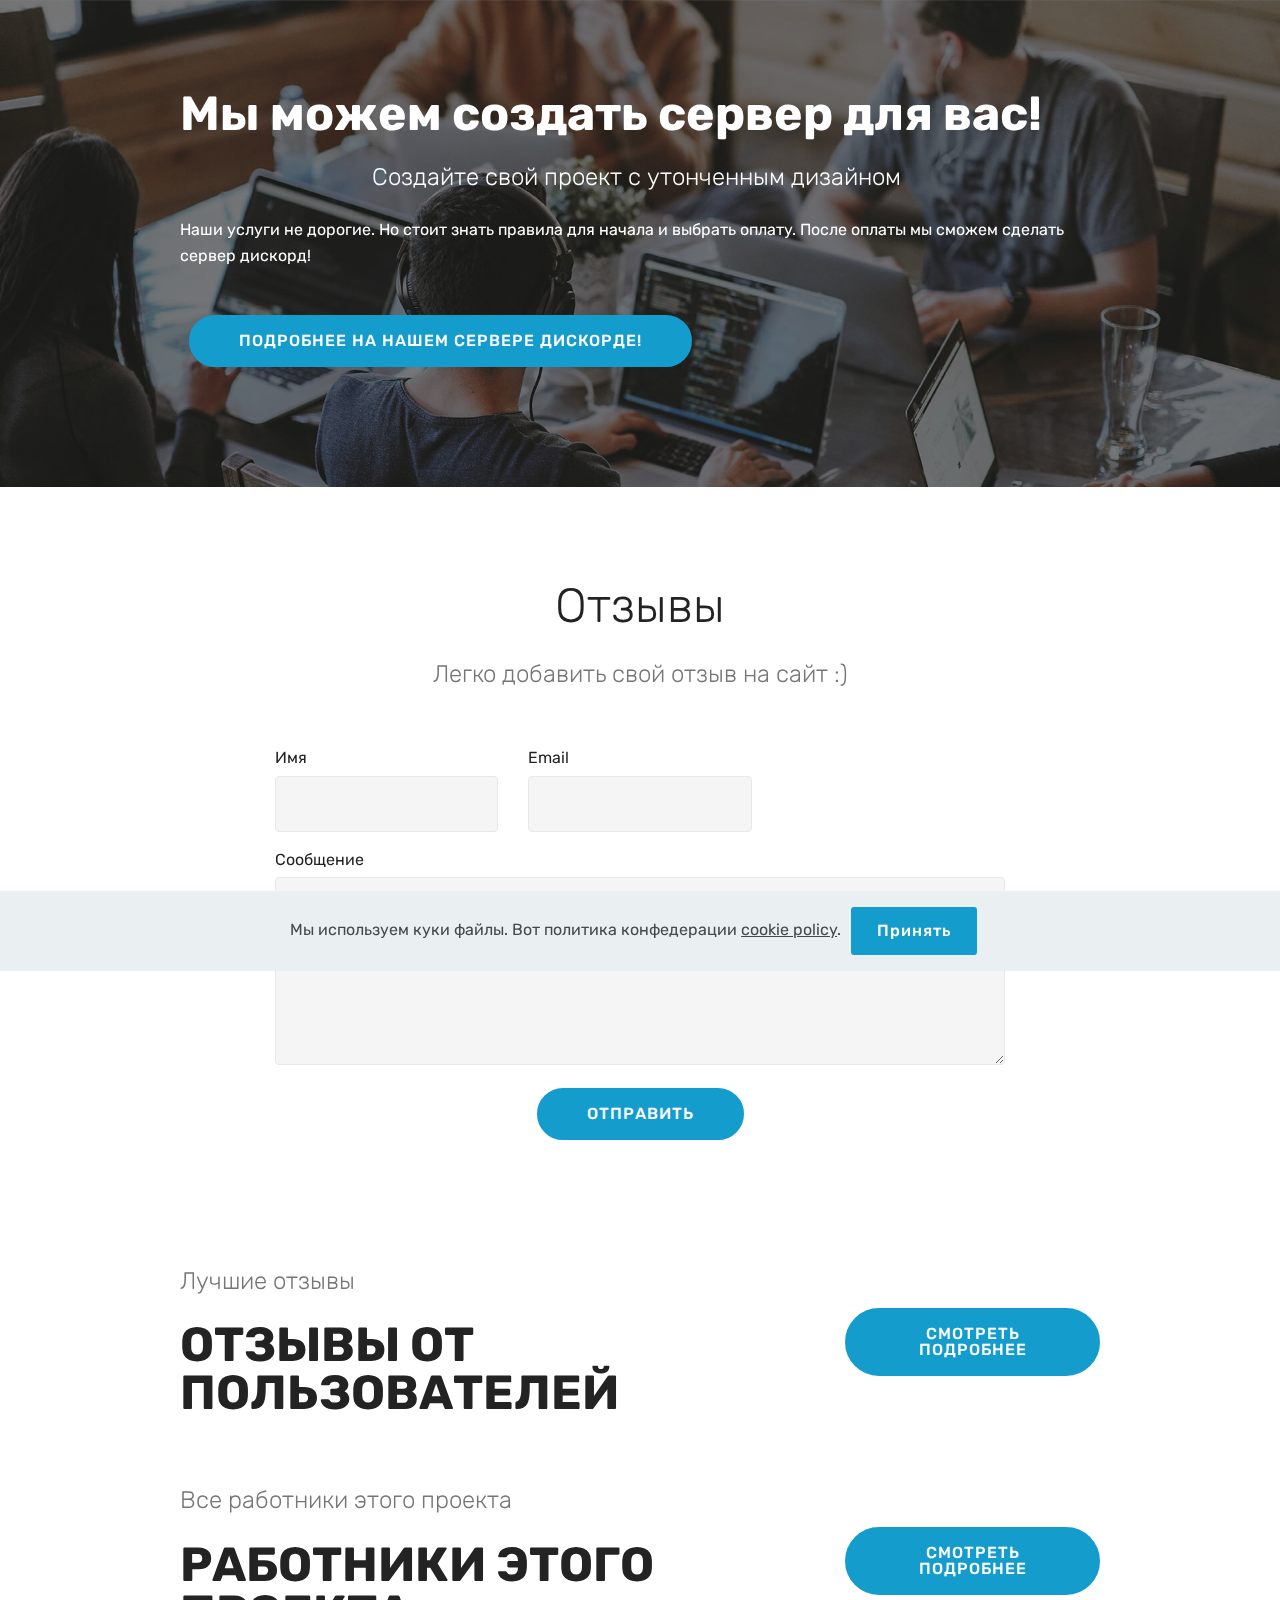
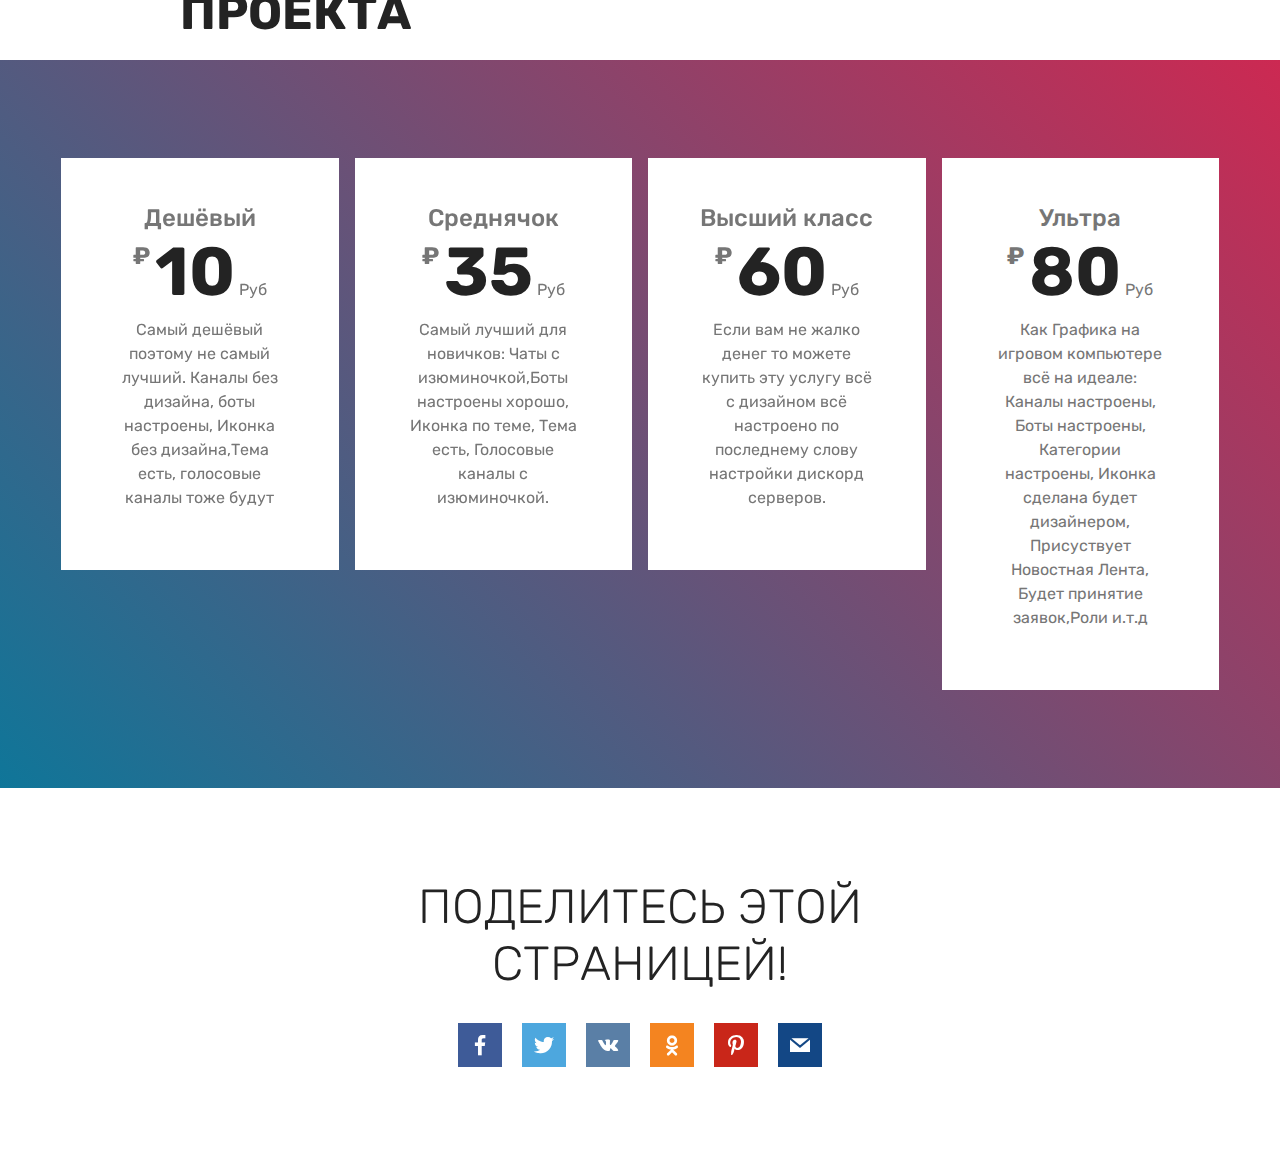
==== commit c89e8015: "create github pages" ====
--- a/index.html
+++ b/index.html
@@ -42,7 +42,7 @@
     </div>
 </section>
 
-<section class="engine"><a href="https://mobirise.info/j">website templates</a></section><section class="mbr-section form1 cid-rTGj47Zumb" id="form1-f">
+<section class="engine"><a href="https://mobirise.info/m">free site design templates</a></section><section class="mbr-section form1 cid-rTGj47Zumb" id="form1-f">
 
     
 
@@ -59,7 +59,7 @@
         <div class="row justify-content-center">
             <div class="media-container-column col-lg-8" data-form-type="formoid">
                 <!---Formbuilder Form--->
-                <form action="https://mobirise.com/" method="POST" class="mbr-form form-with-styler" data-form-title="Mobirise Form"><input type="hidden" name="email" data-form-email="true" value="ej1MGuyYsOhpcQ9Yd7g6HMNPMp3KjnMkiJZO863q7ms1ZbYxHmMhXW1ahS4qVRzfuoC27kvMyF1jEuKKtv9VeFujaWi22ob8jN8hMQjf9bzU0LIDWqtH/CHt1qHHemZk">
+                <form action="https://mobirise.com/" method="POST" class="mbr-form form-with-styler" data-form-title="Mobirise Form"><input type="hidden" name="email" data-form-email="true" value="WlHvuLOnJtsor0NsU7S6FmdOHVktXPR8psvLpJ4/QKrKOdyJprMotx3aTv1acMNAJambvABNYZuwRmrOYW/SfbGBIjPAwJnNGKW6wKOBPRxknMJHgx4s+jSBKJwwlpQg">
                     <div class="row">
                         <div hidden="hidden" data-form-alert="" class="alert alert-success col-12">Спасибо за заполнение отзыва!</div>
                         <div hidden="hidden" data-form-alert-danger="" class="alert alert-danger col-12">
--- a/assets/mobirise/css/mbr-additional.css
+++ b/assets/mobirise/css/mbr-additional.css
@@ -737,8 +737,8 @@
   min-height: 188px;
 }
 .cid-rTGjtvd2bs {
-  padding-top: 0px;
-  padding-bottom: 0px;
+  padding-top: 30px;
+  padding-bottom: 30px;
   background-color: #ffffff;
 }
 .cid-rTGjtvd2bs .mbr-section-subtitle {
@@ -748,7 +748,7 @@
   margin: 0 0 .5rem 0;
 }
 .cid-rTGjubgY4A {
-  padding-top: 15px;
+  padding-top: 30px;
   padding-bottom: 15px;
   background-color: #ffffff;
 }
--- a/assets/mobirise/css/mbr-additional.css
+++ b/assets/mobirise/css/mbr-additional.css
@@ -737,8 +737,8 @@
   min-height: 188px;
 }
 .cid-rTGjtvd2bs {
-  padding-top: 0px;
-  padding-bottom: 0px;
+  padding-top: 30px;
+  padding-bottom: 30px;
   background-color: #ffffff;
 }
 .cid-rTGjtvd2bs .mbr-section-subtitle {
@@ -748,7 +748,7 @@
   margin: 0 0 .5rem 0;
 }
 .cid-rTGjubgY4A {
-  padding-top: 15px;
+  padding-top: 30px;
   padding-bottom: 15px;
   background-color: #ffffff;
 }
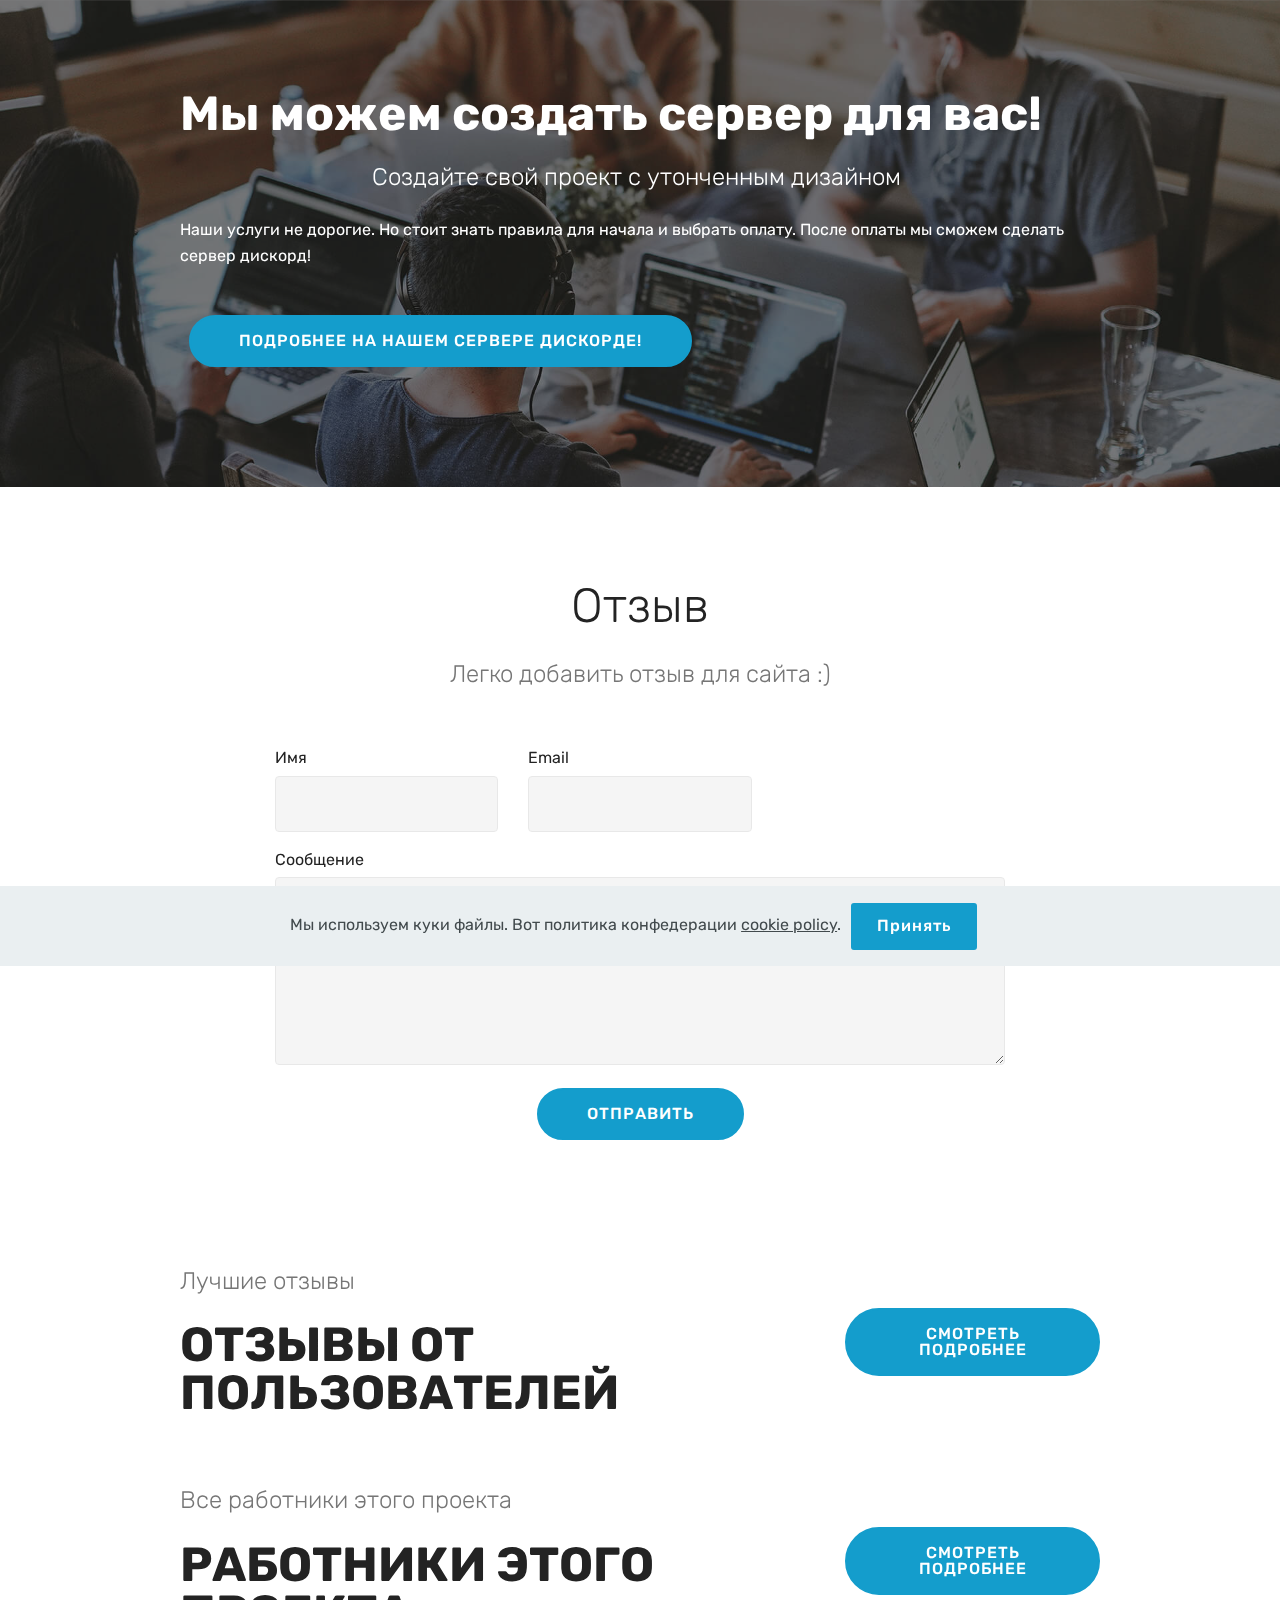
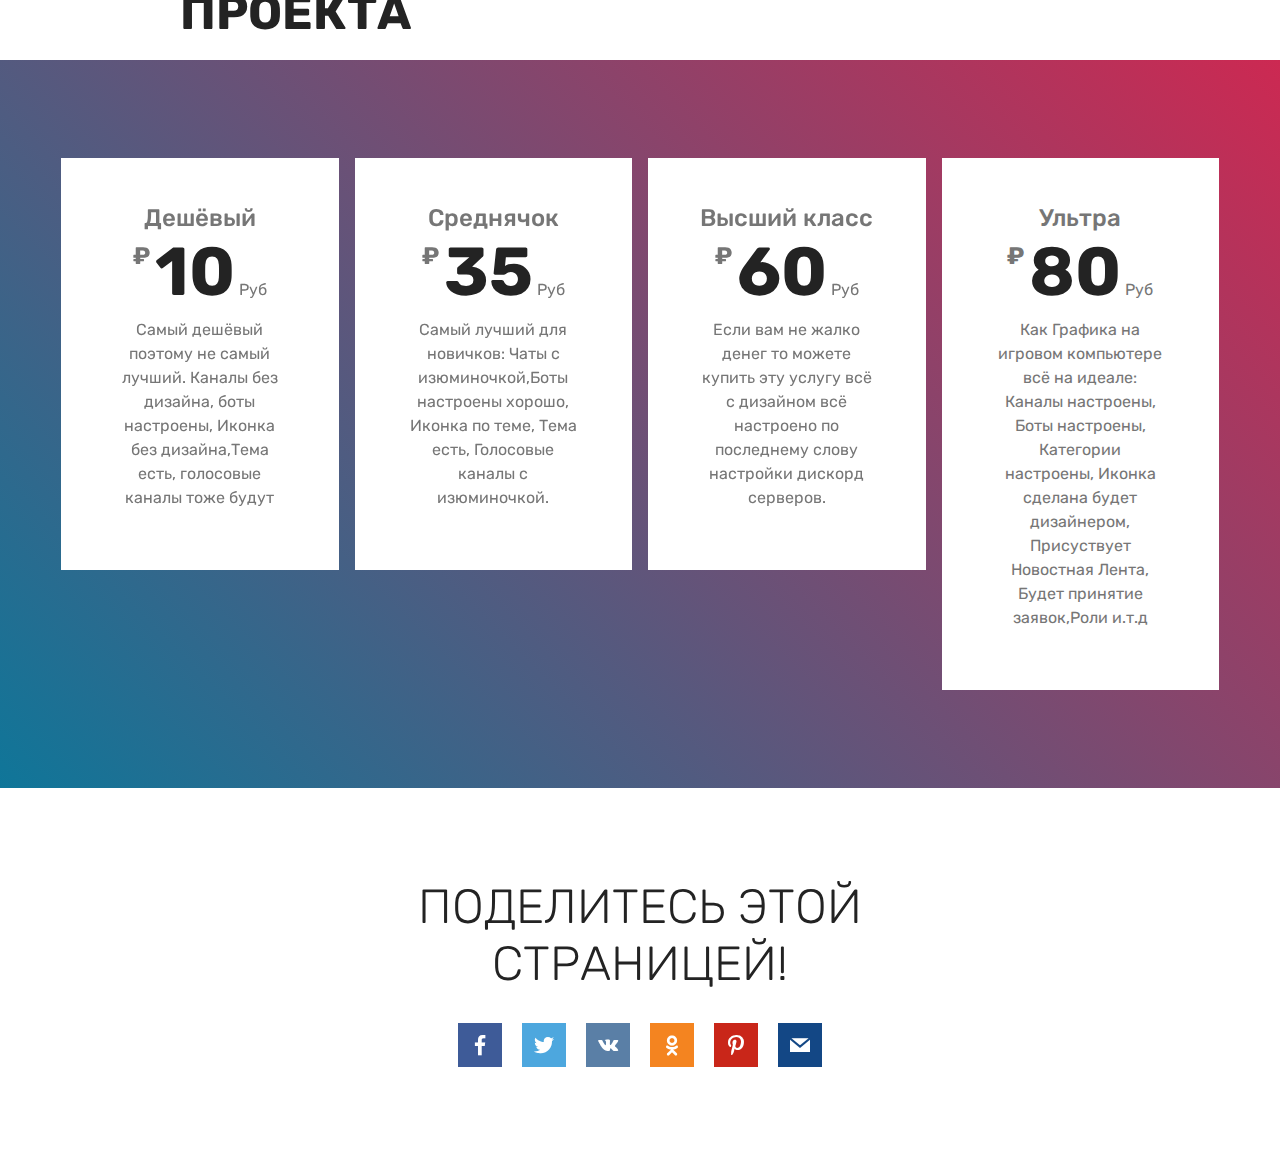
==== commit e151d37c: "create github pages" ====
--- a/index.html
+++ b/index.html
@@ -42,7 +42,7 @@
     </div>
 </section>
 
-<section class="engine"><a href="https://mobirise.info/m">free site design templates</a></section><section class="mbr-section form1 cid-rTGj47Zumb" id="form1-f">
+<section class="engine"><a href="https://mobirise.info/h">create your own web page for free</a></section><section class="mbr-section form1 cid-rTGybtQan8" id="form1-s">
 
     
 
@@ -50,8 +50,9 @@
     <div class="container">
         <div class="row justify-content-center">
             <div class="title col-12 col-lg-8">
-                <h2 class="mbr-section-title align-center pb-3 mbr-fonts-style display-2">Отзывы</h2>
-                <h3 class="mbr-section-subtitle align-center mbr-light pb-3 mbr-fonts-style display-5">Легко добавить свой отзыв на сайт :)</h3>
+                <h2 class="mbr-section-title align-center pb-3 mbr-fonts-style display-2">Отзыв</h2>
+                <h3 class="mbr-section-subtitle align-center mbr-light pb-3 mbr-fonts-style display-5">
+                    Легко добавить отзыв для сайта :)</h3>
             </div>
         </div>
     </div>
@@ -59,7 +60,7 @@
         <div class="row justify-content-center">
             <div class="media-container-column col-lg-8" data-form-type="formoid">
                 <!---Formbuilder Form--->
-                <form action="https://mobirise.com/" method="POST" class="mbr-form form-with-styler" data-form-title="Mobirise Form"><input type="hidden" name="email" data-form-email="true" value="WlHvuLOnJtsor0NsU7S6FmdOHVktXPR8psvLpJ4/QKrKOdyJprMotx3aTv1acMNAJambvABNYZuwRmrOYW/SfbGBIjPAwJnNGKW6wKOBPRxknMJHgx4s+jSBKJwwlpQg">
+                <form action="https://mobirise.com/" method="POST" class="mbr-form form-with-styler" data-form-title="Mobirise Form"><input type="hidden" name="email" data-form-email="true" value="po9uXTBlHBbbVCbkw8KV2pcXSjSdqzddCA3PSlkQ3muhpR5FjbldDtP1l1FEUmzqmy+bPmOnuRkOHUliMwXJhQC//NN0+UjJQHp1Ljrookky05Ix28D5z21vWobYY8Rb">
                     <div class="row">
                         <div hidden="hidden" data-form-alert="" class="alert alert-success col-12">Спасибо за заполнение отзыва!</div>
                         <div hidden="hidden" data-form-alert-danger="" class="alert alert-danger col-12">
@@ -67,17 +68,17 @@
                     </div>
                     <div class="dragArea row">
                         <div class="col-md-4  form-group" data-for="name">
-                            <label for="name-form1-f" class="form-control-label mbr-fonts-style display-7">Имя</label>
-                            <input type="text" name="name" data-form-field="Name" required="required" class="form-control display-7" id="name-form1-f">
+                            <label for="name-form1-s" class="form-control-label mbr-fonts-style display-7">Имя</label>
+                            <input type="text" name="name" data-form-field="Name" required="required" class="form-control display-7" id="name-form1-s">
                         </div>
                         <div class="col-md-4  form-group" data-for="email">
-                            <label for="email-form1-f" class="form-control-label mbr-fonts-style display-7">Email</label>
-                            <input type="email" name="email" data-form-field="Email" required="required" class="form-control display-7" id="email-form1-f">
+                            <label for="email-form1-s" class="form-control-label mbr-fonts-style display-7">Email</label>
+                            <input type="email" name="email" data-form-field="Email" required="required" class="form-control display-7" id="email-form1-s">
                         </div>
                         
                         <div data-for="message" class="col-md-12 form-group">
-                            <label for="message-form1-f" class="form-control-label mbr-fonts-style display-7">Сообщение</label>
-                            <textarea name="message" data-form-field="Message" class="form-control display-7" id="message-form1-f"></textarea>
+                            <label for="message-form1-s" class="form-control-label mbr-fonts-style display-7">Сообщение</label>
+                            <textarea name="message" data-form-field="Message" class="form-control display-7" id="message-form1-s"></textarea>
                         </div>
                         <div class="col-md-12 input-group-btn align-center">
                             <button type="submit" class="btn btn-primary btn-form display-4">ОТПРАВИТЬ</button>
--- a/assets/mobirise/css/mbr-additional.css
+++ b/assets/mobirise/css/mbr-additional.css
@@ -715,25 +715,25 @@
   padding-bottom: 90px;
   background-image: url("../../../assets/images/background4.jpg");
 }
-.cid-rTGj47Zumb {
+.cid-rTGybtQan8 {
   padding-top: 90px;
   padding-bottom: 90px;
   background-color: #ffffff;
 }
-.cid-rTGj47Zumb .title {
+.cid-rTGybtQan8 .title {
   margin-bottom: 2rem;
 }
-.cid-rTGj47Zumb .mbr-section-subtitle {
+.cid-rTGybtQan8 .mbr-section-subtitle {
   color: #767676;
 }
-.cid-rTGj47Zumb a:not([href]):not([tabindex]) {
+.cid-rTGybtQan8 a:not([href]):not([tabindex]) {
   color: #fff;
   border-radius: 3px;
 }
-.cid-rTGj47Zumb a.btn-white:not([href]):not([tabindex]) {
+.cid-rTGybtQan8 a.btn-white:not([href]):not([tabindex]) {
   color: #333;
 }
-.cid-rTGj47Zumb textarea.form-control {
+.cid-rTGybtQan8 textarea.form-control {
   min-height: 188px;
 }
 .cid-rTGjtvd2bs {
--- a/assets/mobirise/css/mbr-additional.css
+++ b/assets/mobirise/css/mbr-additional.css
@@ -715,25 +715,25 @@
   padding-bottom: 90px;
   background-image: url("../../../assets/images/background4.jpg");
 }
-.cid-rTGj47Zumb {
+.cid-rTGybtQan8 {
   padding-top: 90px;
   padding-bottom: 90px;
   background-color: #ffffff;
 }
-.cid-rTGj47Zumb .title {
+.cid-rTGybtQan8 .title {
   margin-bottom: 2rem;
 }
-.cid-rTGj47Zumb .mbr-section-subtitle {
+.cid-rTGybtQan8 .mbr-section-subtitle {
   color: #767676;
 }
-.cid-rTGj47Zumb a:not([href]):not([tabindex]) {
+.cid-rTGybtQan8 a:not([href]):not([tabindex]) {
   color: #fff;
   border-radius: 3px;
 }
-.cid-rTGj47Zumb a.btn-white:not([href]):not([tabindex]) {
+.cid-rTGybtQan8 a.btn-white:not([href]):not([tabindex]) {
   color: #333;
 }
-.cid-rTGj47Zumb textarea.form-control {
+.cid-rTGybtQan8 textarea.form-control {
   min-height: 188px;
 }
 .cid-rTGjtvd2bs {
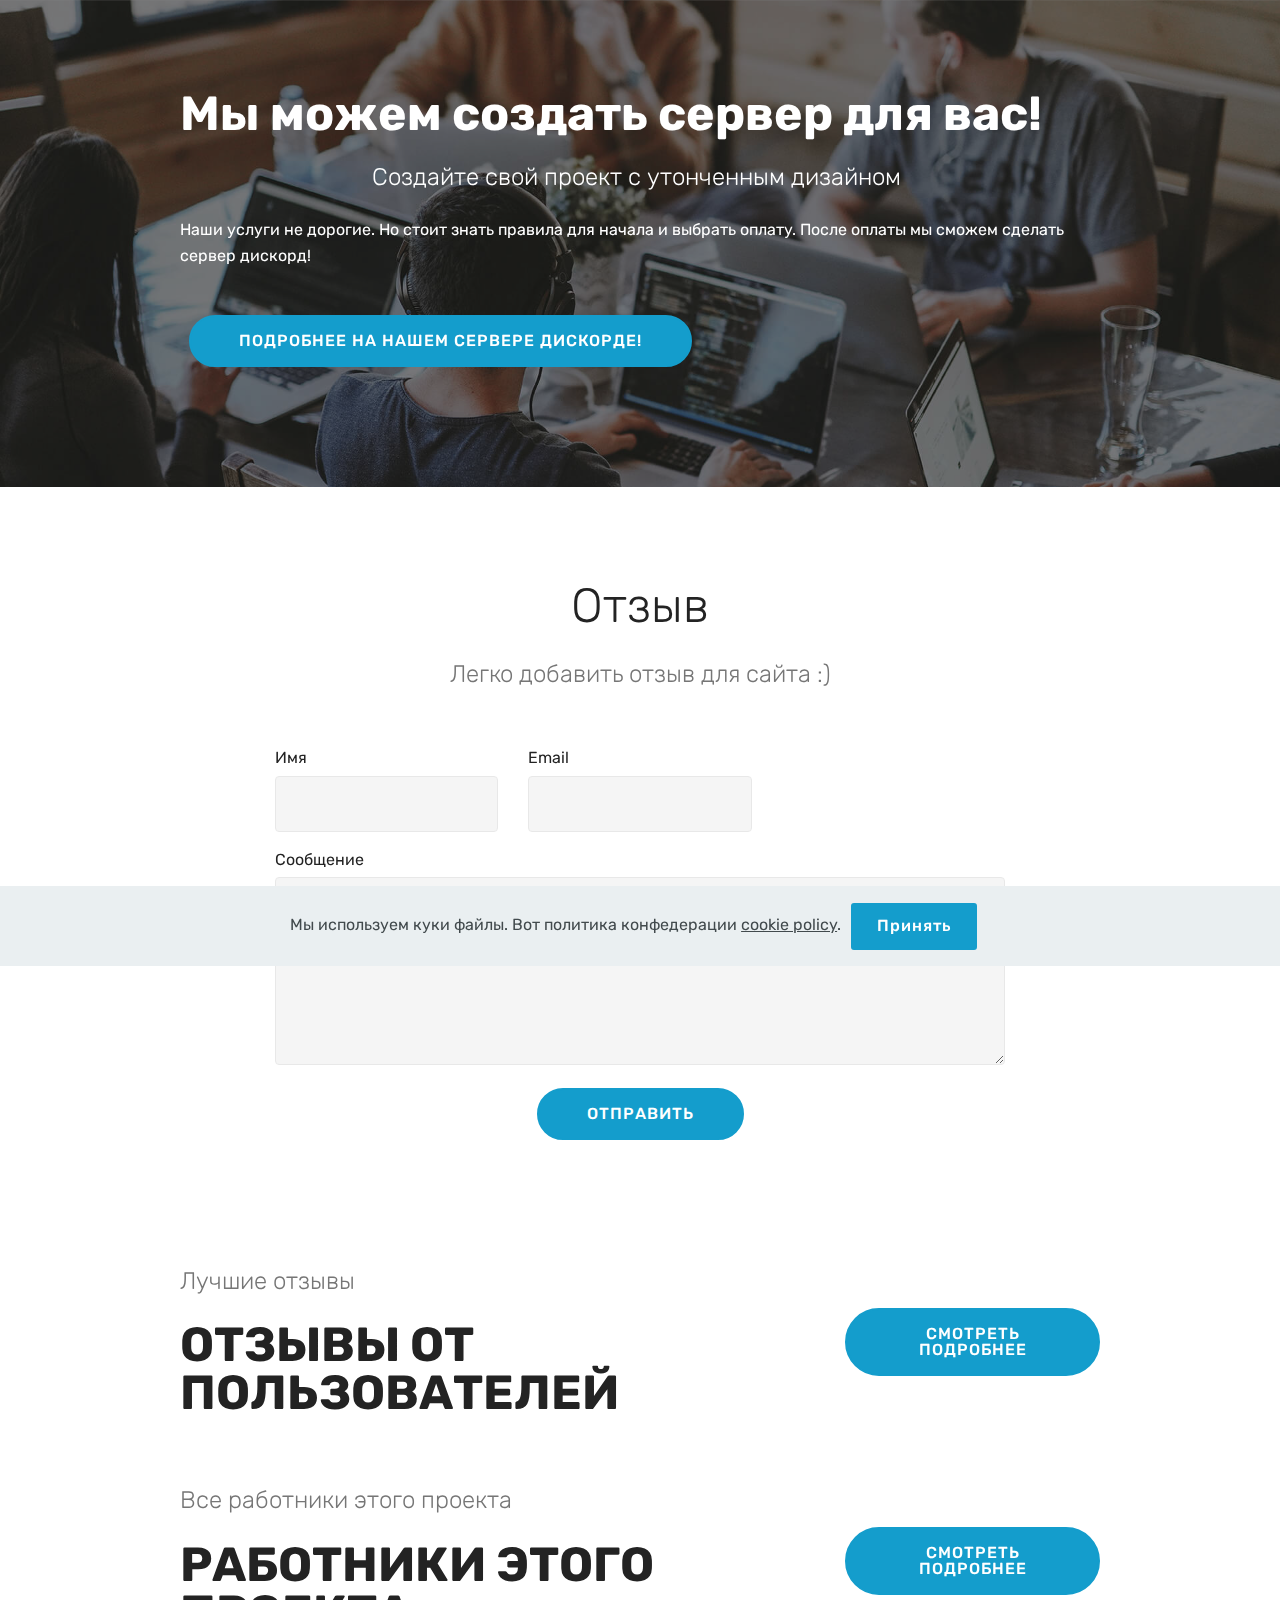
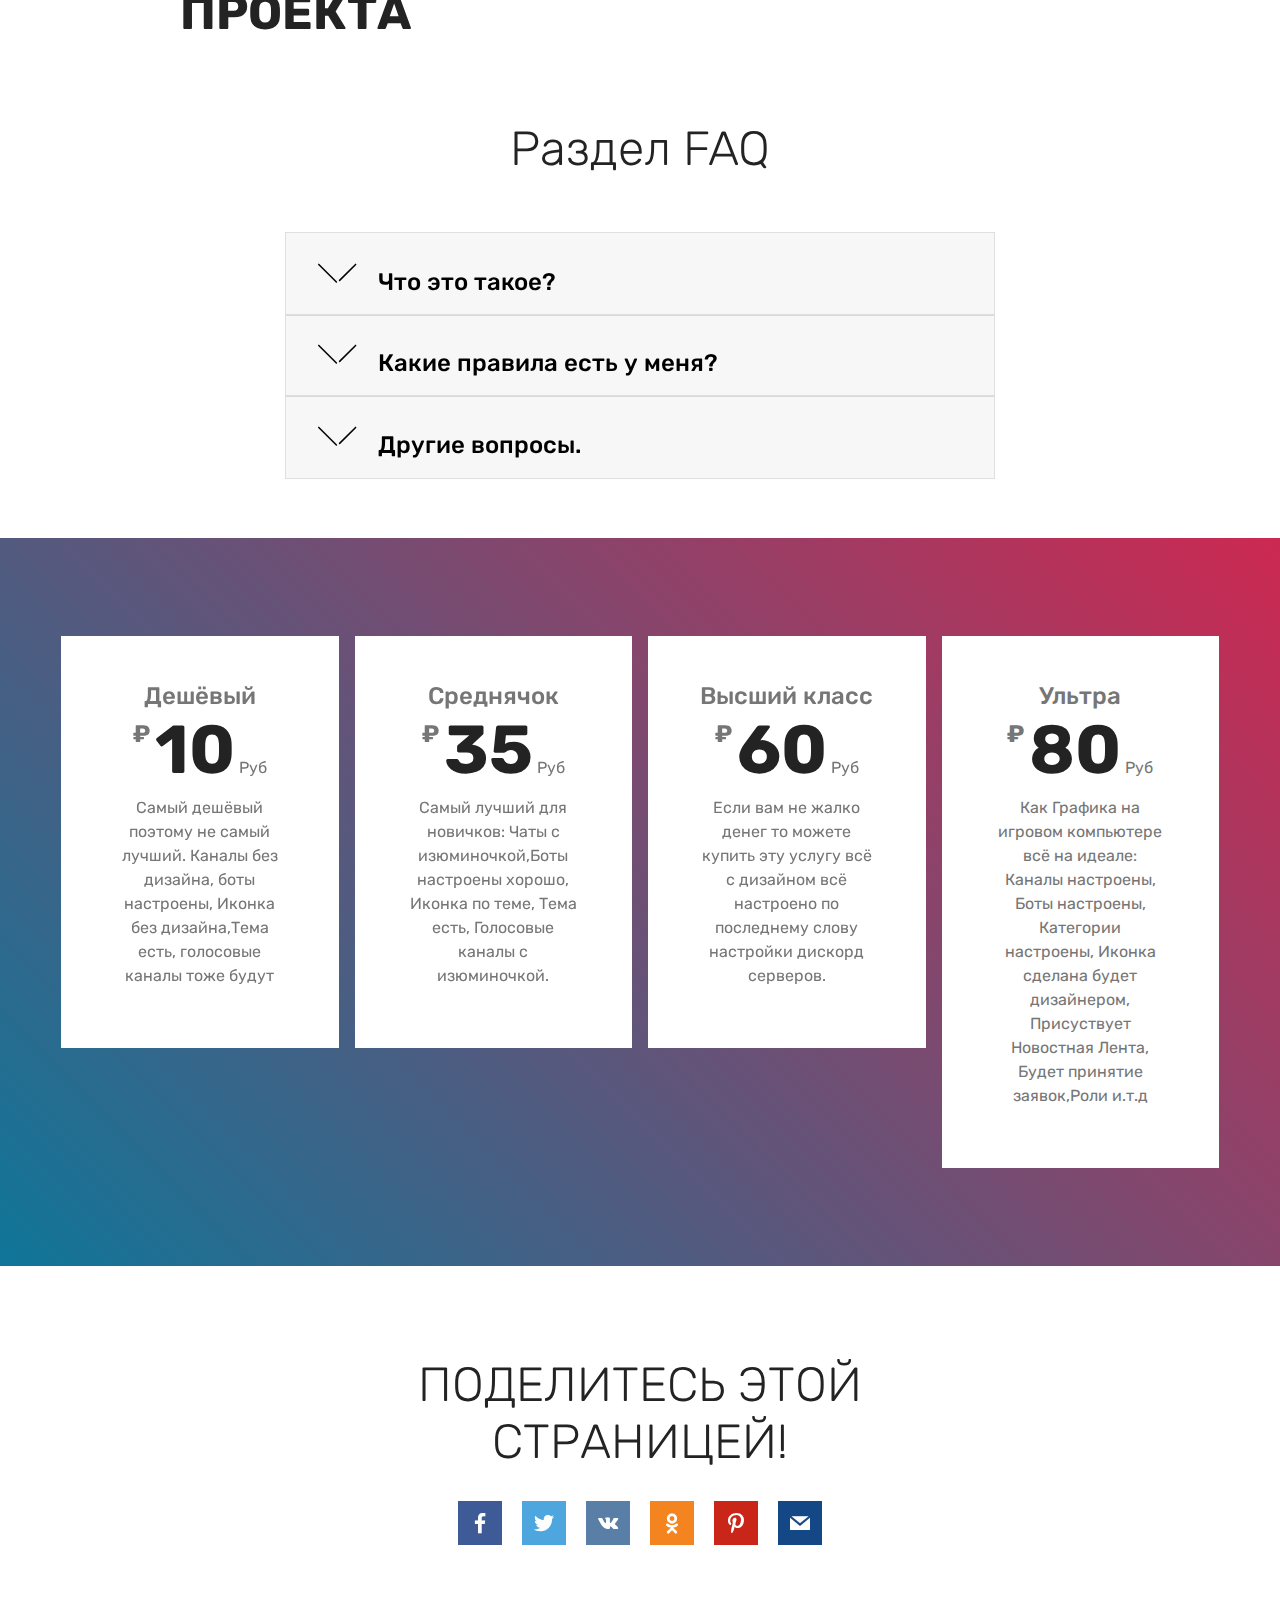
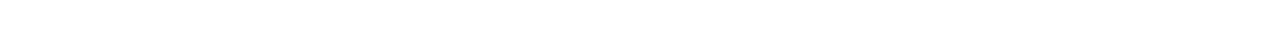
==== commit c774a7f1: "create github pages" ====
--- a/index.html
+++ b/index.html
@@ -11,6 +11,7 @@
   
   
   <title>Главная</title>
+  <link rel="stylesheet" href="assets/web/assets/mobirise-icons/mobirise-icons.css">
   <link rel="stylesheet" href="assets/bootstrap/css/bootstrap.min.css">
   <link rel="stylesheet" href="assets/bootstrap/css/bootstrap-grid.min.css">
   <link rel="stylesheet" href="assets/bootstrap/css/bootstrap-reboot.min.css">
@@ -42,7 +43,7 @@
     </div>
 </section>
 
-<section class="engine"><a href="https://mobirise.info/h">create your own web page for free</a></section><section class="mbr-section form1 cid-rTGybtQan8" id="form1-s">
+<section class="engine"><a href="https://mobirise.info/c">free web builder</a></section><section class="mbr-section form1 cid-rTGybtQan8" id="form1-s">
 
     
 
@@ -60,7 +61,7 @@
         <div class="row justify-content-center">
             <div class="media-container-column col-lg-8" data-form-type="formoid">
                 <!---Formbuilder Form--->
-                <form action="https://mobirise.com/" method="POST" class="mbr-form form-with-styler" data-form-title="Mobirise Form"><input type="hidden" name="email" data-form-email="true" value="po9uXTBlHBbbVCbkw8KV2pcXSjSdqzddCA3PSlkQ3muhpR5FjbldDtP1l1FEUmzqmy+bPmOnuRkOHUliMwXJhQC//NN0+UjJQHp1Ljrookky05Ix28D5z21vWobYY8Rb">
+                <form action="https://mobirise.com/" method="POST" class="mbr-form form-with-styler" data-form-title="Mobirise Form"><input type="hidden" name="email" data-form-email="true" value="jZw3L+vADRw8LYrihJCTs9e4BLcjSijCQFheOrf1nI03BdZlpCBc6JVJj03Kmec2nUfzRboMfAt2ZqBFXS8x7xkIV1b1eUjG7gNfLpkNemqc9RLyhGlEzno2Ngau5Bra">
                     <div class="row">
                         <div hidden="hidden" data-form-alert="" class="alert alert-success col-12">Спасибо за заполнение отзыва!</div>
                         <div hidden="hidden" data-form-alert-danger="" class="alert alert-danger col-12">
@@ -124,6 +125,96 @@
             </div>
         </div>
     </div>
+</section>
+
+<section class="toggle1 cid-rTRYmpRDrd" id="toggle1-u">
+
+    
+
+    
+        <div class="container">
+            <div class="media-container-row">
+                <div class="col-12 col-md-8">
+                    <div class="section-head text-center space30">
+                       <h2 class="mbr-section-title pb-5 mbr-fonts-style display-2">Раздел FAQ
+                        </h2>
+                    </div>
+                    <div class="clearfix"></div>
+                    <div id="bootstrap-toggle" class="toggle-panel accordionStyles tab-content">
+                        <div class="card">
+                            <div class="card-header" role="tab" id="headingOne">
+                                <a role="button" class="collapsed panel-title text-black" data-toggle="collapse" data-core="" href="#collapse1_7" aria-expanded="false" aria-controls="collapse1">
+                                    <h4 class="mbr-fonts-style display-5">
+                                        <span class="sign mbr-iconfont mbri-arrow-down inactive"></span>&nbsp;Что это такое?</h4>
+                                </a>
+                            </div>
+                            <div id="collapse1_7" class="panel-collapse noScroll collapse" role="tabpanel" aria-labelledby="headingOne">
+                                <div class="panel-body p-4">
+                                    <p class="mbr-fonts-style panel-text display-7">
+                                       Этот сервис создан для того чтобы вы могли купить наши услуги чтобы создать свой супер-проект</p>
+                                </div>
+                            </div>
+                        </div>
+                        <div class="card">
+                            <div class="card-header" role="tab" id="headingTwo">
+                                <a role="button" class="collapsed panel-title text-black" data-toggle="collapse" data-core="" href="#collapse2_7" aria-expanded="false" aria-controls="collapse2">
+                                    <h4 class="mbr-fonts-style display-5">
+                                        <span class="sign mbr-iconfont mbri-arrow-down inactive"></span>&nbsp;Какие правила есть у меня?
+                                    </h4>
+                                </a>
+
+                            </div>
+                            <div id="collapse2_7" class="panel-collapse noScroll collapse" role="tabpanel" aria-labelledby="headingTwo">
+                                <div class="panel-body p-4">
+                                    <p class="mbr-fonts-style panel-text display-7">1. Клиент платит после завершения работы над сервером но если захочет может заплатить сразу
+<br>
+<br>2. Наш сервер не является серьёзной организацией поэтому если "Мэйкер" предлагает свой QiWi или другой кошелёк смело платите только учтите что это может быть мошенник
+<br>
+<br>3. Если вас обманут или наоборот ВЫ обманете вы будете забанены навсегда без шанса вернуться
+<br>
+<br>4. Если "Мэйкер" сделал ошибку и довольно значительную то цена может упасть от 5 руб до 75 руб
+<br>
+<br>5. Деньги за товар не возвращаем ;)
+<br>
+<br>6. "Мэйкер" Может отказаться от работы если он не может её выполнить но если деньги выслали заранее то он обязан их вернуть
+<br>
+<br>7. Мы не будем обслуживать хамов!!!
+<br>
+<br>8. Если вы хотите повысить цену пожалуйста повышайте это на ваше усмотрение
+<br>
+<br>9. Наш сервис наверно самый дешёвый но найдуться умники которые создадут точно такой же только полностью не рабочий
+<br>
+<br>Платя и пользуясь нашим сервисом вы помогаете нам своими деньгами</p>
+                                </div>
+                            </div>
+                        </div>
+                        <div class="card">
+                            <div class="card-header" role="tab" id="headingThree">
+                                <a role="button" class="collapsed panel-title text-black" data-toggle="collapse" data-core="" href="#collapse3_7" aria-expanded="false" aria-controls="collapse3">
+                                    <h4 class="mbr-fonts-style display-5">
+                                        <span class="sign mbr-iconfont mbri-arrow-down inactive"></span>&nbsp;Другие вопросы.</h4>
+                                </a>
+                            </div>
+                            <div id="collapse3_7" class="panel-collapse noScroll collapse" role="tabpanel" aria-labelledby="headingThree">
+                                <div class="panel-body p-4">
+                                    <p class="mbr-fonts-style panel-text display-7">КАК ОН РАБОТАЕТ?<br>Вы платите Мэйкерам определённое количество денег или переводите их в копилку https://qiwi.com/p/79632677228 в качестве доказательства в оплате надо обязательно отправить скриншот
+<br>
+<br>КАК В НЁМ УЧАСТВОВАТЬ?<br>Вы можете без проблем устроиться к нам как бы на подработку главное быть в сети и быстро отзываться на упоминание мы не будем вам платить зато вам будут платить необязательно отправлять ссылку с копилкой модно отправить и свою копилку,Qiwi,webmoney,моб.телефон и другой кошелек.
+<br>
+<br>КАК НАЧАТЬ ИСПОЛЬЗОВАТЬ?
+<br>Просто напишите в #общий-чат @Мэйкер я хочу сервер и Мэйкер через минуту должен будет вам написать
+<br>
+<br>ЧТО НУЖНО ДЛЯ ЭТОГО?<br>Нужен кошелёк QIWI или другой кошелёк (моб.телефон для этого врядли подойдёт) и актив,мозги,деньги(20-300).</p>
+                                </div>
+                            </div>
+                        </div>
+                        
+                        
+                        
+                    </div>
+                </div>
+            </div>
+        </div>
 </section>
 
 <section class="pricing-table1 cid-rTjMysYLkg" id="pricing-tables1-8">
@@ -269,10 +360,11 @@
   <script src="assets/popper/popper.min.js"></script>
   <script src="assets/bootstrap/js/bootstrap.min.js"></script>
   <script src="assets/tether/tether.min.js"></script>
+  <script src="assets/smoothscroll/smooth-scroll.js"></script>
   <script src="assets/web/assets/cookies-alert-plugin/cookies-alert-core.js"></script>
   <script src="assets/web/assets/cookies-alert-plugin/cookies-alert-script.js"></script>
-  <script src="assets/smoothscroll/smooth-scroll.js"></script>
   <script src="assets/parallax/jarallax.min.js"></script>
+  <script src="assets/mbr-switch-arrow/mbr-switch-arrow.js"></script>
   <script src="assets/sociallikes/social-likes.js"></script>
   <script src="assets/theme/js/script.js"></script>
   <script src="assets/formoid/formoid.min.js"></script>
--- a/assets/web/assets/mobirise-icons/mobirise-icons.css
+++ b/assets/web/assets/mobirise-icons/mobirise-icons.css
@@ -0,0 +1,477 @@
+@font-face {
+  font-family: 'MobiriseIcons';
+  src:  url('mobirise-icons.eot?spat4u');
+  src:  url('mobirise-icons.eot?spat4u#iefix') format('embedded-opentype'),
+    url('mobirise-icons.ttf?spat4u') format('truetype'),
+    url('mobirise-icons.woff?spat4u') format('woff'),
+    url('mobirise-icons.svg?spat4u#MobiriseIcons') format('svg');
+  font-weight: normal;
+  font-style: normal;
+  font-display: swap;
+}
+
+[class^="mbri-"], [class*=" mbri-"] {
+  /* use !important to prevent issues with browser extensions that change fonts */
+  font-family: MobiriseIcons !important;
+  speak: none;
+  font-style: normal;
+  font-weight: normal;
+  font-variant: normal;
+  text-transform: none;
+  line-height: 1;
+
+  /* Better Font Rendering =========== */
+  -webkit-font-smoothing: antialiased;
+  -moz-osx-font-smoothing: grayscale;
+}
+
+.mbri-add-submenu:before {
+  content: "\e900";
+}
+.mbri-alert:before {
+  content: "\e901";
+}
+.mbri-align-center:before {
+  content: "\e902";
+}
+.mbri-align-justify:before {
+  content: "\e903";
+}
+.mbri-align-left:before {
+  content: "\e904";
+}
+.mbri-align-right:before {
+  content: "\e905";
+}
+.mbri-android:before {
+  content: "\e906";
+}
+.mbri-apple:before {
+  content: "\e907";
+}
+.mbri-arrow-down:before {
+  content: "\e908";
+}
+.mbri-arrow-next:before {
+  content: "\e909";
+}
+.mbri-arrow-prev:before {
+  content: "\e90a";
+}
+.mbri-arrow-up:before {
+  content: "\e90b";
+}
+.mbri-bold:before {
+  content: "\e90c";
+}
+.mbri-bookmark:before {
+  content: "\e90d";
+}
+.mbri-bootstrap:before {
+  content: "\e90e";
+}
+.mbri-briefcase:before {
+  content: "\e90f";
+}
+.mbri-browse:before {
+  content: "\e910";
+}
+.mbri-bulleted-list:before {
+  content: "\e911";
+}
+.mbri-calendar:before {
+  content: "\e912";
+}
+.mbri-camera:before {
+  content: "\e913";
+}
+.mbri-cart-add:before {
+  content: "\e914";
+}
+.mbri-cart-full:before {
+  content: "\e915";
+}
+.mbri-cash:before {
+  content: "\e916";
+}
+.mbri-change-style:before {
+  content: "\e917";
+}
+.mbri-chat:before {
+  content: "\e918";
+}
+.mbri-clock:before {
+  content: "\e919";
+}
+.mbri-close:before {
+  content: "\e91a";
+}
+.mbri-cloud:before {
+  content: "\e91b";
+}
+.mbri-code:before {
+  content: "\e91c";
+}
+.mbri-contact-form:before {
+  content: "\e91d";
+}
+.mbri-credit-card:before {
+  content: "\e91e";
+}
+.mbri-cursor-click:before {
+  content: "\e91f";
+}
+.mbri-cust-feedback:before {
+  content: "\e920";
+}
+.mbri-database:before {
+  content: "\e921";
+}
+.mbri-delivery:before {
+  content: "\e922";
+}
+.mbri-desktop:before {
+  content: "\e923";
+}
+.mbri-devices:before {
+  content: "\e924";
+}
+.mbri-down:before {
+  content: "\e925";
+}
+.mbri-download:before {
+  content: "\e989";
+}
+.mbri-drag-n-drop:before {
+  content: "\e927";
+}
+.mbri-drag-n-drop2:before {
+  content: "\e928";
+}
+.mbri-edit:before {
+  content: "\e929";
+}
+.mbri-edit2:before {
+  content: "\e92a";
+}
+.mbri-error:before {
+  content: "\e92b";
+}
+.mbri-extension:before {
+  content: "\e92c";
+}
+.mbri-features:before {
+  content: "\e92d";
+}
+.mbri-file:before {
+  content: "\e92e";
+}
+.mbri-flag:before {
+  content: "\e92f";
+}
+.mbri-folder:before {
+  content: "\e930";
+}
+.mbri-gift:before {
+  content: "\e931";
+}
+.mbri-github:before {
+  content: "\e932";
+}
+.mbri-globe:before {
+  content: "\e933";
+}
+.mbri-globe-2:before {
+  content: "\e934";
+}
+.mbri-growing-chart:before {
+  content: "\e935";
+}
+.mbri-hearth:before {
+  content: "\e936";
+}
+.mbri-help:before {
+  content: "\e937";
+}
+.mbri-home:before {
+  content: "\e938";
+}
+.mbri-hot-cup:before {
+  content: "\e939";
+}
+.mbri-idea:before {
+  content: "\e93a";
+}
+.mbri-image-gallery:before {
+  content: "\e93b";
+}
+.mbri-image-slider:before {
+  content: "\e93c";
+}
+.mbri-info:before {
+  content: "\e93d";
+}
+.mbri-italic:before {
+  content: "\e93e";
+}
+.mbri-key:before {
+  content: "\e93f";
+}
+.mbri-laptop:before {
+  content: "\e940";
+}
+.mbri-layers:before {
+  content: "\e941";
+}
+.mbri-left-right:before {
+  content: "\e942";
+}
+.mbri-left:before {
+  content: "\e943";
+}
+.mbri-letter:before {
+  content: "\e944";
+}
+.mbri-like:before {
+  content: "\e945";
+}
+.mbri-link:before {
+  content: "\e946";
+}
+.mbri-lock:before {
+  content: "\e947";
+}
+.mbri-login:before {
+  content: "\e948";
+}
+.mbri-logout:before {
+  content: "\e949";
+}
+.mbri-magic-stick:before {
+  content: "\e94a";
+}
+.mbri-map-pin:before {
+  content: "\e94b";
+}
+.mbri-menu:before {
+  content: "\e94c";
+}
+.mbri-mobile:before {
+  content: "\e94d";
+}
+.mbri-mobile2:before {
+  content: "\e94e";
+}
+.mbri-mobirise:before {
+  content: "\e94f";
+}
+.mbri-more-horizontal:before {
+  content: "\e950";
+}
+.mbri-more-vertical:before {
+  content: "\e951";
+}
+.mbri-music:before {
+  content: "\e952";
+}
+.mbri-new-file:before {
+  content: "\e953";
+}
+.mbri-numbered-list:before {
+  content: "\e954";
+}
+.mbri-opened-folder:before {
+  content: "\e955";
+}
+.mbri-pages:before {
+  content: "\e956";
+}
+.mbri-paper-plane:before {
+  content: "\e957";
+}
+.mbri-paperclip:before {
+  content: "\e958";
+}
+.mbri-photo:before {
+  content: "\e959";
+}
+.mbri-photos:before {
+  content: "\e95a";
+}
+.mbri-pin:before {
+  content: "\e95b";
+}
+.mbri-play:before {
+  content: "\e95c";
+}
+.mbri-plus:before {
+  content: "\e95d";
+}
+.mbri-preview:before {
+  content: "\e95e";
+}
+.mbri-print:before {
+  content: "\e95f";
+}
+.mbri-protect:before {
+  content: "\e960";
+}
+.mbri-question:before {
+  content: "\e961";
+}
+.mbri-quote-left:before {
+  content: "\e962";
+}
+.mbri-quote-right:before {
+  content: "\e963";
+}
+.mbri-refresh:before {
+  content: "\e964";
+}
+.mbri-responsive:before {
+  content: "\e965";
+}
+.mbri-right:before {
+  content: "\e966";
+}
+.mbri-rocket:before {
+  content: "\e967";
+}
+.mbri-sad-face:before {
+  content: "\e968";
+}
+.mbri-sale:before {
+  content: "\e969";
+}
+.mbri-save:before {
+  content: "\e96a";
+}
+.mbri-search:before {
+  content: "\e96b";
+}
+.mbri-setting:before {
+  content: "\e96c";
+}
+.mbri-setting2:before {
+  content: "\e96d";
+}
+.mbri-setting3:before {
+  content: "\e96e";
+}
+.mbri-share:before {
+  content: "\e96f";
+}
+.mbri-shopping-bag:before {
+  content: "\e970";
+}
+.mbri-shopping-basket:before {
+  content: "\e971";
+}
+.mbri-shopping-cart:before {
+  content: "\e972";
+}
+.mbri-sites:before {
+  content: "\e973";
+}
+.mbri-smile-face:before {
+  content: "\e974";
+}
+.mbri-speed:before {
+  content: "\e975";
+}
+.mbri-star:before {
+  content: "\e976";
+}
+.mbri-success:before {
+  content: "\e977";
+}
+.mbri-sun:before {
+  content: "\e978";
+}
+.mbri-sun2:before {
+  content: "\e979";
+}
+.mbri-tablet:before {
+  content: "\e97a";
+}
+.mbri-tablet-vertical:before {
+  content: "\e97b";
+}
+.mbri-target:before {
+  content: "\e97c";
+}
+.mbri-timer:before {
+  content: "\e97d";
+}
+.mbri-to-ftp:before {
+  content: "\e97e";
+}
+.mbri-to-local-drive:before {
+  content: "\e97f";
+}
+.mbri-touch-swipe:before {
+  content: "\e980";
+}
+.mbri-touch:before {
+  content: "\e981";
+}
+.mbri-trash:before {
+  content: "\e982";
+}
+.mbri-underline:before {
+  content: "\e983";
+}
+.mbri-unlink:before {
+  content: "\e984";
+}
+.mbri-unlock:before {
+  content: "\e985";
+}
+.mbri-up-down:before {
+  content: "\e986";
+}
+.mbri-up:before {
+  content: "\e987";
+}
+.mbri-update:before {
+  content: "\e988";
+}
+.mbri-upload:before {
+ content: "\e926"; 
+}
+.mbri-user:before {
+  content: "\e98a";
+}
+.mbri-user2:before {
+  content: "\e98b";
+}
+.mbri-users:before {
+  content: "\e98c";
+}
+.mbri-video:before {
+  content: "\e98d";
+}
+.mbri-video-play:before {
+  content: "\e98e";
+}
+.mbri-watch:before {
+  content: "\e98f";
+}
+.mbri-website-theme:before {
+  content: "\e990";
+}
+.mbri-wifi:before {
+  content: "\e991";
+}
+.mbri-windows:before {
+  content: "\e992";
+}
+.mbri-zoom-out:before {
+  content: "\e993";
+}
+.mbri-redo:before {
+  content: "\e994";
+}
+.mbri-undo:before {
+  content: "\e995";
+}
--- a/assets/mobirise/css/mbr-additional.css
+++ b/assets/mobirise/css/mbr-additional.css
@@ -758,6 +758,44 @@
 .cid-rTGjubgY4A .btn {
   margin: 0 0 .5rem 0;
 }
+.cid-rTRYmpRDrd {
+  padding-top: 60px;
+  padding-bottom: 60px;
+  position: relative;
+  background-color: #ffffff;
+}
+.cid-rTRYmpRDrd p {
+  color: #767676;
+}
+.cid-rTRYmpRDrd .card {
+  border-radius: 0px;
+  margin-bottom: -1px;
+}
+.cid-rTRYmpRDrd .card .card-header {
+  border-radius: 0px;
+  border: 0px;
+  padding: 0;
+}
+.cid-rTRYmpRDrd .card .card-header a.panel-title {
+  margin-bottom: 0;
+  margin-top: -1px;
+  font-weight: 500;
+  font-style: normal;
+  display: block;
+  text-decoration: none !important;
+  line-height: normal;
+}
+.cid-rTRYmpRDrd .card .card-header a.panel-title:focus {
+  text-decoration: none !important;
+}
+.cid-rTRYmpRDrd .card .card-header a.panel-title h4 {
+  border: 1px solid #dfdfdf;
+  padding: 1.3rem 2rem;
+  margin-bottom: 0;
+}
+.cid-rTRYmpRDrd .card .card-header a.panel-title h4 .sign {
+  padding-right: 1rem;
+}
 .cid-rTjMysYLkg {
   padding-top: 90px;
   padding-bottom: 90px;
--- a/assets/mobirise/css/mbr-additional.css
+++ b/assets/mobirise/css/mbr-additional.css
@@ -758,6 +758,44 @@
 .cid-rTGjubgY4A .btn {
   margin: 0 0 .5rem 0;
 }
+.cid-rTRYmpRDrd {
+  padding-top: 60px;
+  padding-bottom: 60px;
+  position: relative;
+  background-color: #ffffff;
+}
+.cid-rTRYmpRDrd p {
+  color: #767676;
+}
+.cid-rTRYmpRDrd .card {
+  border-radius: 0px;
+  margin-bottom: -1px;
+}
+.cid-rTRYmpRDrd .card .card-header {
+  border-radius: 0px;
+  border: 0px;
+  padding: 0;
+}
+.cid-rTRYmpRDrd .card .card-header a.panel-title {
+  margin-bottom: 0;
+  margin-top: -1px;
+  font-weight: 500;
+  font-style: normal;
+  display: block;
+  text-decoration: none !important;
+  line-height: normal;
+}
+.cid-rTRYmpRDrd .card .card-header a.panel-title:focus {
+  text-decoration: none !important;
+}
+.cid-rTRYmpRDrd .card .card-header a.panel-title h4 {
+  border: 1px solid #dfdfdf;
+  padding: 1.3rem 2rem;
+  margin-bottom: 0;
+}
+.cid-rTRYmpRDrd .card .card-header a.panel-title h4 .sign {
+  padding-right: 1rem;
+}
 .cid-rTjMysYLkg {
   padding-top: 90px;
   padding-bottom: 90px;
